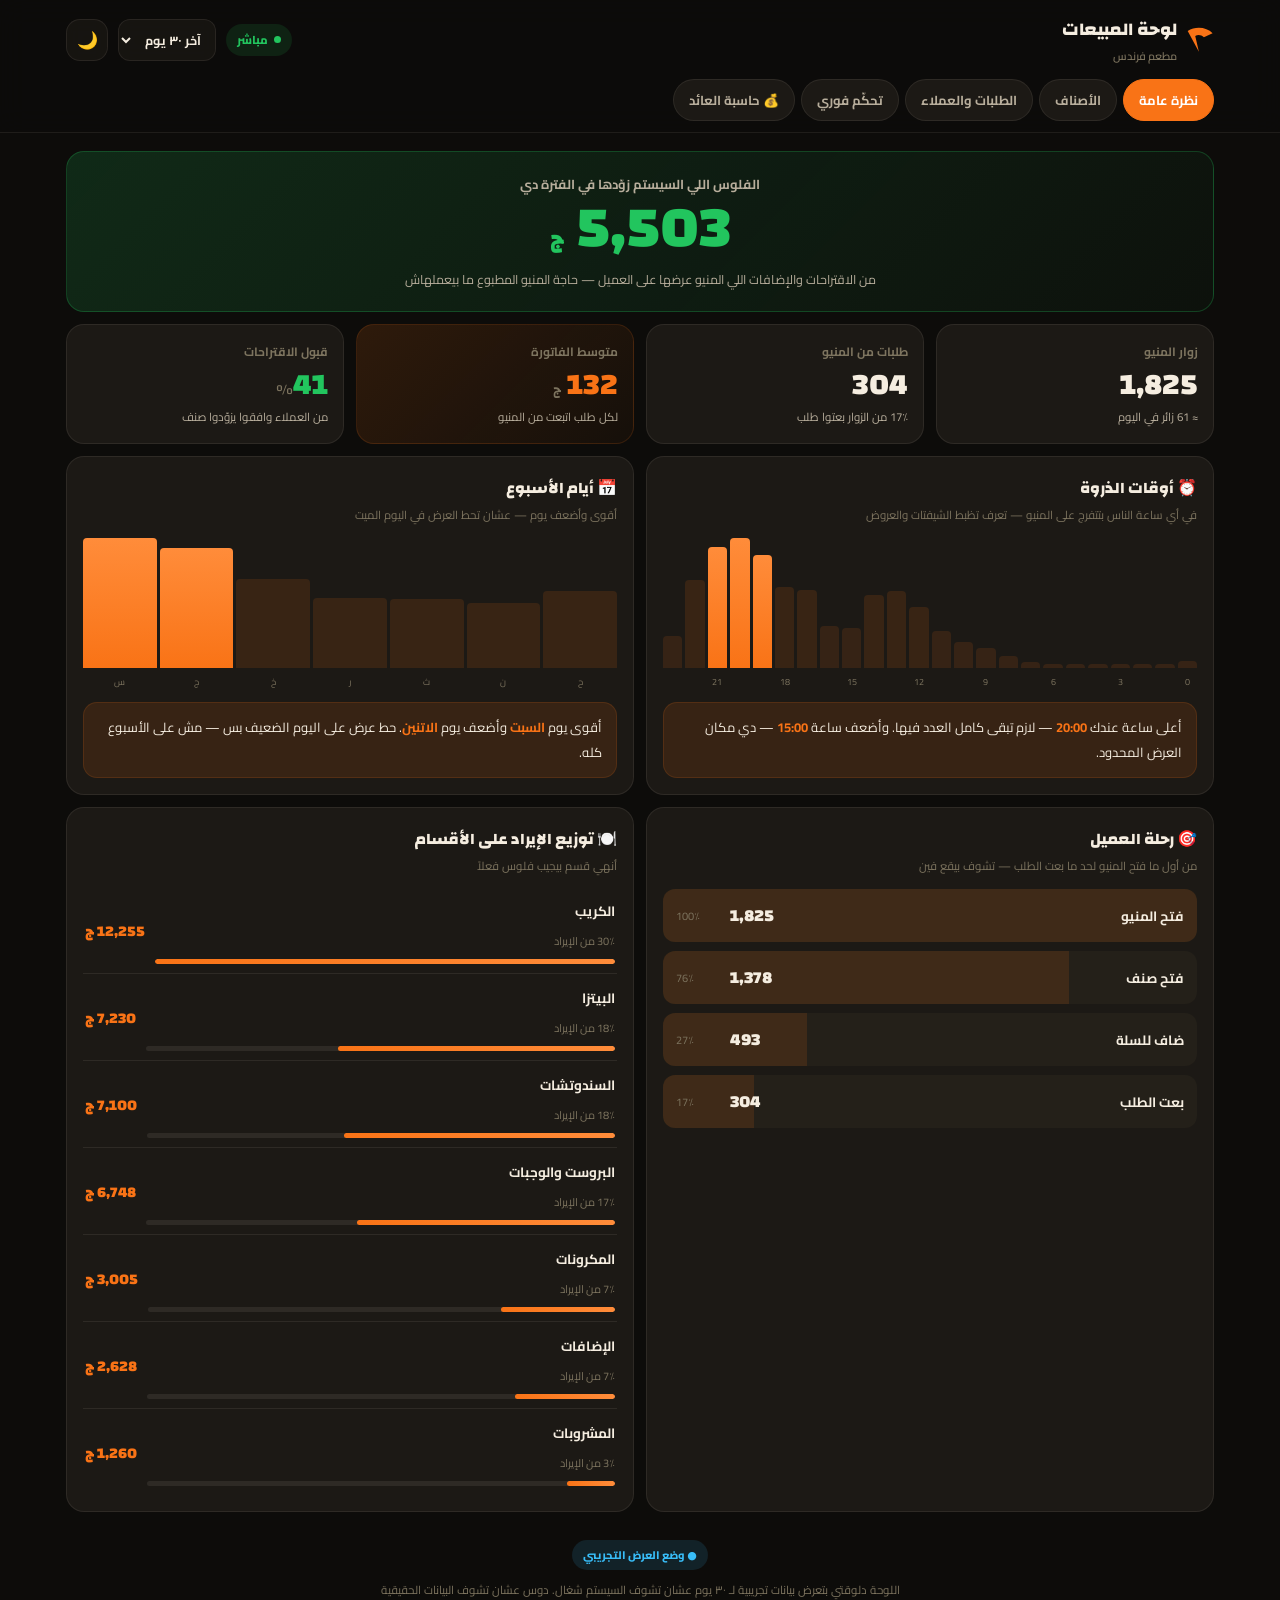
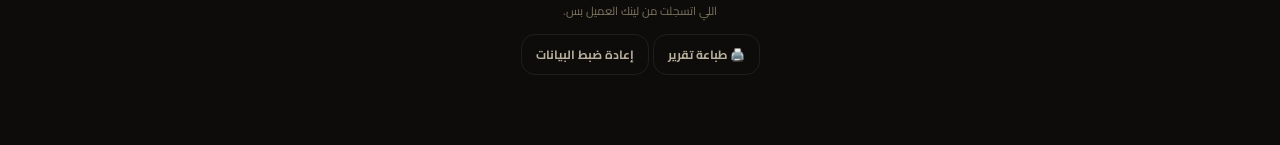
==== owner.html @ 40025d06 "سيستم مبيعات المطاعم — نسخة عرض بهوية مطعم فرندس منيو العميل (اقتراحات + إضافات + كومبو + طلب واتساب" ====
<!DOCTYPE html>
<html lang="ar" dir="rtl">
<head>
<meta charset="UTF-8">
<meta name="viewport" content="width=device-width, initial-scale=1.0, viewport-fit=cover">
<meta name="robots" content="noindex,nofollow">
<title>لوحة المبيعات — مطعم فرندس</title>
<meta name="theme-color" content="#0D0C0A">
<link rel="icon" href="data:image/svg+xml,%3Csvg xmlns='http://www.w3.org/2000/svg' viewBox='0 0 100 92'%3E%3Cpath d='M6 14 C34 -4 74 0 95 22 L64 36 C54 27 42 26 33 32 L46 88 Z' fill='%2322C55E'/%3E%3C/svg%3E">
<link rel="preconnect" href="https://fonts.googleapis.com">
<link rel="preconnect" href="https://fonts.gstatic.com" crossorigin>
<link href="https://fonts.googleapis.com/css2?family=Changa:wght@400;600;700;800&family=Cairo:wght@400;600;700;900&display=swap" rel="stylesheet">
<link rel="stylesheet" href="assets/core.css">
<link rel="stylesheet" href="assets/owner.css">
</head>
<body>

<div id="ohead">
  <div class="wrap">
    <div class="in">
      <div class="lg">
        <svg viewBox="0 0 100 92"><path d="M6 14 C34 -4 74 0 95 22 L64 36 C54 27 42 26 33 32 L46 88 Z" fill="#F97316"/></svg>
        <div><b>لوحة المبيعات</b><span id="brandName">مطعم فرندس</span></div>
      </div>
      <div class="sp"></div>
      <span class="live"><i></i> مباشر</span>
      <select id="range" class="iconbtn" style="width:auto;padding:0 10px;font-size:12.5px;font-weight:700;border-radius:12px">
        <option value="7">آخر ٧ أيام</option>
        <option value="30" selected>آخر ٣٠ يوم</option>
        <option value="90">آخر ٩٠ يوم</option>
      </select>
      <button class="iconbtn" onclick="Own.theme()">🌙</button>
    </div>
    <div id="tabs2">
      <button class="on" onclick="Own.tab('ov',this)">نظرة عامة</button>
      <button onclick="Own.tab('it',this)">الأصناف</button>
      <button onclick="Own.tab('or',this)">الطلبات والعملاء</button>
      <button onclick="Own.tab('ct',this)">تحكّم فوري</button>
      <button onclick="Own.tab('roi',this)">💰 حاسبة العائد</button>
    </div>
  </div>
</div>

<div class="wrap">

<!-- ============ نظرة عامة ============ -->
<div class="pane on" id="pane-ov">

  <div class="hero-num" style="margin-bottom:12px">
    <div class="lb">الفلوس اللي السيستم زوّدها في الفترة دي</div>
    <div class="v"><span id="hAdd" class="mono">0</span> <small style="font-size:.4em">ج</small></div>
    <div class="d">من الاقتراحات والإضافات اللي المنيو عرضها على العميل —
      حاجة المنيو المطبوع ما بيعملهاش</div>
  </div>

  <div class="grid g4" style="margin-bottom:12px">
    <div class="kpi"><div class="lb">زوار المنيو</div><div class="v mono" id="kVis">0</div><div class="d" id="kVisD"></div></div>
    <div class="kpi"><div class="lb">طلبات من المنيو</div><div class="v mono" id="kOrd">0</div><div class="d" id="kOrdD"></div></div>
    <div class="kpi acc"><div class="lb">متوسط الفاتورة</div><div class="v"><span id="kAvg" class="mono">0</span> <small>ج</small></div><div class="d">لكل طلب اتبعت من المنيو</div></div>
    <div class="kpi gr"><div class="lb">قبول الاقتراحات</div><div class="v"><span id="kUp" class="mono">0</span><small>٪</small></div><div class="d">من العملاء وافقوا يزوّدوا صنف</div></div>
  </div>

  <div class="grid g2" style="margin-bottom:12px">
    <div class="card">
      <h3>⏰ أوقات الذروة</h3>
      <div class="sub">في أي ساعة الناس بتتفرج على المنيو — تعرف تظبط الشيفتات والعروض</div>
      <div class="bars" id="hourBars"></div>
      <div class="axis" id="hourAxis"></div>
      <div class="tagline" style="margin-top:12px" id="peakMsg"></div>
    </div>
    <div class="card">
      <h3>📅 أيام الأسبوع</h3>
      <div class="sub">أقوى وأضعف يوم — عشان تحط العرض في اليوم الميت</div>
      <div class="bars" id="dowBars"></div>
      <div class="axis" id="dowAxis"></div>
      <div class="tagline" style="margin-top:12px" id="dowMsg"></div>
    </div>
  </div>

  <div class="grid g2">
    <div class="card">
      <h3>🎯 رحلة العميل</h3>
      <div class="sub">من أول ما فتح المنيو لحد ما بعت الطلب — تشوف بيقع فين</div>
      <div class="funnel" id="funnel"></div>
    </div>
    <div class="card">
      <h3>🍽️ توزيع الإيراد على الأقسام</h3>
      <div class="sub">أنهي قسم بيجيب فلوس فعلاً</div>
      <div class="rowlist" id="secRev"></div>
    </div>
  </div>
</div>

<!-- ============ الأصناف ============ -->
<div class="pane" id="pane-it">
  <div class="grid g2" style="margin-bottom:12px">
    <div class="card">
      <h3>🔝 أكتر ١٢ صنف اتشاف</h3>
      <div class="sub">دي اللي تستاهل صورة أحسن ومكان أعلى في المنيو</div>
      <div class="rowlist" id="topItems"></div>
    </div>
    <div class="card">
      <h3>💸 أكتر ١٢ صنف جاب فلوس</h3>
      <div class="sub">مش دايمًا نفس اللي بيتشاف — الفرق بينهم فرصة</div>
      <div class="rowlist" id="topRev"></div>
    </div>
  </div>

  <div class="card" style="margin-bottom:12px">
    <h3>⚠️ اتشاف كتير… ومحدش طلبه</h3>
    <div class="sub">الصنف ده جاذب في الاسم بس بيخسر عند لحظة القرار — يعني السعر عالي أو الوصف/الصورة ضعيفة</div>
    <div class="rowlist" id="leak"></div>
  </div>

  <div class="card">
    <h3>🪦 الأصناف الميتة — <span id="deadN" style="color:var(--red)">0</span> صنف</h3>
    <div class="sub">ولا حد فتحها ولا مرة في الفترة دي. دي بتاكل مخزون ومساحة في المنيو وذهن العميل.</div>
    <div class="dead" id="deadList"></div>
    <div class="tagline" style="margin-top:13px">
      قرار سريع: <b>شيل نص دول</b> من المنيو، والمنيو يقصر ← العميل بيقرر أسرع ومتوسط الفاتورة بيعلى.
    </div>
  </div>
</div>

<!-- ============ الطلبات والعملاء ============ -->
<div class="pane" id="pane-or">
  <div class="grid g4" style="margin-bottom:12px">
    <div class="kpi"><div class="lb">إجمالي مبيعات المنيو</div><div class="v"><span id="kRev" class="mono">0</span> <small>ج</small></div></div>
    <div class="kpi"><div class="lb">إيراد الاقتراحات</div><div class="v"><span id="kUpRev" class="mono">0</span> <small>ج</small></div></div>
    <div class="kpi"><div class="lb">إيراد الإضافات</div><div class="v"><span id="kAdRev" class="mono">0</span> <small>ج</small></div></div>
    <div class="kpi gr"><div class="lb">متوسط التقييم</div><div class="v"><span id="kStars" class="mono">0</span><small>/5</small></div><div class="d" id="kStarsD"></div></div>
  </div>

  <div class="grid g2" style="margin-bottom:12px">
    <div class="card">
      <h3>🧾 آخر الطلبات</h3>
      <div class="sub">كل طلب اتبعت من المنيو — بالترابيزة والقيمة</div>
      <div id="orders"></div>
    </div>
    <div class="card">
      <h3>⭐ التقييمات</h3>
      <div class="sub">اللي فوق ٤ نجوم بيروح لجوجل — واللي تحت كده بيوصلك انت بس قبل ما يتنشر</div>
      <div id="reviews"></div>
    </div>
  </div>

  <div class="card">
    <h3>📇 قاعدة عملائك <span id="cusN" style="color:var(--orange)"></span></h3>
    <div class="sub">أرقام اتجمعت من المنيو — دي أصل بيملكه المطعم، تقدر تبعتلهم عروض في أي وقت</div>
    <div id="customers"></div>
    <button class="btn btn-s no-print" style="margin-top:12px" onclick="Own.exportCsv()">⬇️ تنزيل الأرقام (CSV)</button>
  </div>
</div>

<!-- ============ تحكّم فوري ============ -->
<div class="pane" id="pane-ct">
  <div class="grid g2" style="margin-bottom:12px">
    <div class="card">
      <h3>🔴 خلص الصنف</h3>
      <div class="sub">اقفل أي صنف نفد — بيختفي من منيو العميل في ثانية، من غير ما تعيد طباعة حاجة</div>
      <input class="searchbox" id="soSearch" placeholder="دوّر على الصنف…">
      <div id="soList" style="max-height:330px;overflow-y:auto"></div>
    </div>
    <div>
      <div class="card" style="margin-bottom:12px">
        <h3>🔥 عرض النهاردة</h3>
        <div class="sub">بيظهر فوق المنيو بعدّاد وقت — الاستعجال بيرفع الطلب</div>
        <div class="ctlrow"><div class="nm">تشغيل العرض</div><div class="sw" id="swOffer" onclick="Own.tglOffer()"><i></i></div></div>
        <div style="margin-top:12px">
          <label style="font-size:12px;color:var(--txt3);font-weight:700">عنوان العرض</label>
          <input class="searchbox" id="offT2" style="margin-top:6px">
          <label style="font-size:12px;color:var(--txt3);font-weight:700">تفاصيل العرض</label>
          <input class="searchbox" id="offB2" style="margin-top:6px">
          <button class="btn btn-p" style="width:100%" onclick="Own.saveOffer()">حفظ وتحديث المنيو</button>
        </div>
      </div>
      <div class="card">
        <h3>💵 تغيير سعر</h3>
        <div class="sub">السعر بيتغيّر عند العميل فورًا</div>
        <input class="searchbox" id="prSearch" placeholder="دوّر على الصنف…">
        <div id="prList" style="max-height:230px;overflow-y:auto"></div>
      </div>
    </div>
  </div>
  <div class="card no-print">
    <h3>🔗 اللينكات</h3>
    <div class="sub">لينك واحد للعميل على الترابيزة، ولينك تاني ليك انت بس</div>
    <div class="rowlist" id="links"></div>
  </div>
</div>

<!-- ============ حاسبة العائد ============ -->
<div class="pane" id="pane-roi">
  <div class="card" style="margin-bottom:12px">
    <h3>💰 السيستم ده بيرجّع فلوسه في كام يوم؟</h3>
    <div class="sub">غيّر الأرقام بأرقام مطعمك انت — الحساب بيتظبط لحظيًا</div>
    <div class="calcrow"><label>عدد الطلبات في اليوم</label><input id="rOrd" type="number" value="60"></div>
    <div class="calcrow"><label>متوسط الفاتورة الحالي (ج)</label><input id="rAvg" type="number" value="118"></div>
    <div class="calcrow"><label>الزيادة المتوقعة في الفاتورة (ج)</label><input id="rUp" type="number" value="14"></div>
    <div class="calcrow"><label>سعر السيستم في السنة (ج)</label><input id="rPrice" type="number" value="7900"></div>

    <div class="calcout">
      <div class="lb">الزيادة في المبيعات شهريًا</div>
      <div class="v"><span id="oMonth" class="mono">0</span> ج</div>
      <div class="d">
        سنويًا: <b id="oYear" class="mono">0</b> ج ·
        بيرجّع تكلفته في <b id="oDays" class="mono">0</b> يوم ·
        العائد <b id="oRoi" class="mono">0</b>×
      </div>
      <div class="d" style="border-top:1px solid rgba(255,255,255,.09);margin-top:12px;padding-top:10px">
        وحتى لو الزيادة طلعت <b>نص</b> الرقم ده بس:
        <b id="oHalf" class="mono">0</b> ج شهريًا — وبرضه بترجّع تكلفته في <b id="oHalfD" class="mono">0</b> يوم
      </div>
    </div>
    <div class="note">الحساب مبني على زيادة متوسط الفاتورة فقط. مش محسوب فيه: الأصناف الميتة اللي هتوفّرها،
      ولا العملاء اللي هيرجعوا بالكوبون والولاء، ولا تقييمات جوجل اللي هتجيب زباين جدد.</div>
  </div>

  <div class="grid g3">
    <div class="card"><h3>📉 قبل السيستم</h3>
      <div class="rowlist">
        <div class="rw"><div class="nm"><b>الأصناف الميتة</b><span>مش معروفة</span></div></div>
        <div class="rw"><div class="nm"><b>أوقات الذروة</b><span>بالإحساس</span></div></div>
        <div class="rw"><div class="nm"><b>الاقتراح للعميل</b><span>على مزاج الويتر</span></div></div>
        <div class="rw"><div class="nm"><b>أرقام العملاء</b><span>صفر</span></div></div>
        <div class="rw"><div class="nm"><b>الشكوى</b><span>بتروح جوجل على طول</span></div></div>
        <div class="rw"><div class="nm"><b>تغيير سعر</b><span>إعادة طباعة</span></div></div>
      </div>
    </div>
    <div class="card"><h3>📈 بعد السيستم</h3>
      <div class="rowlist">
        <div class="rw"><div class="nm"><b>الأصناف الميتة</b><span style="color:var(--green)">بالاسم والرقم</span></div></div>
        <div class="rw"><div class="nm"><b>أوقات الذروة</b><span style="color:var(--green)">رسم بياني بالساعة</span></div></div>
        <div class="rw"><div class="nm"><b>الاقتراح للعميل</b><span style="color:var(--green)">تلقائي مع كل صنف</span></div></div>
        <div class="rw"><div class="nm"><b>أرقام العملاء</b><span style="color:var(--green)">قاعدة بيانات بتكبر</span></div></div>
        <div class="rw"><div class="nm"><b>الشكوى</b><span style="color:var(--green)">بتوصلك انت الأول</span></div></div>
        <div class="rw"><div class="nm"><b>تغيير سعر</b><span style="color:var(--green)">ثانية واحدة</span></div></div>
      </div>
    </div>
    <div class="card"><h3>🧾 اللي بتاخده</h3>
      <div class="rowlist">
        <div class="rw"><div class="nm"><b>منيو QR كامل</b><span>بهوية مطعمك</span></div></div>
        <div class="rw"><div class="nm"><b>لوحة أرقام</b><span>الصفحة اللي انت فيها</span></div></div>
        <div class="rw"><div class="nm"><b>محرّك اقتراحات</b><span>أب-سيل + إضافات + كومبو</span></div></div>
        <div class="rw"><div class="nm"><b>استقبال الطلبات</b><span>واتساب برقم الترابيزة</span></div></div>
        <div class="rw"><div class="nm"><b>فلتر تقييمات</b><span>يحمي تقييمك على جوجل</span></div></div>
        <div class="rw"><div class="nm"><b>ولاء وكوبونات</b><span>بترجّع العميل</span></div></div>
      </div>
    </div>
  </div>
</div>

<div style="text-align:center;padding:26px 0 10px" class="no-print">
  <span class="demo-chip" id="demoChip" onclick="Own.tglDemo()">● وضع العرض التجريبي</span>
  <div class="note" style="max-width:520px;margin:10px auto 0" id="demoNote"></div>
  <button class="btn btn-ghost" style="margin-top:12px;font-size:12px;padding:8px 14px" onclick="Own.print()">🖨️ طباعة تقرير</button>
  <button class="btn btn-ghost" style="margin-top:12px;font-size:12px;padding:8px 14px" onclick="Own.reset()">إعادة ضبط البيانات</button>
</div>
</div>

<script src="data/menu.js"></script>
<script src="data/sales.js"></script>
<script src="assets/sys.js"></script>
<script src="assets/owner.js"></script>
</body>
</html>
---- assets/core.css ----
/* ===== توكنز الهوية — مشتركة بين المنيو ولوحة الأونر ===== */
:root{
  --bg:#0D0C0A; --bg2:#161411; --card:#1C1915; --card2:#242019;
  --line:rgba(249,115,22,.14); --line2:rgba(245,237,224,.08);
  --txt:#F5EDE0; --txt2:#B8AE9C; --txt3:#7d745f;
  --orange:#F97316; --orange2:#FF8C3A; --orange-soft:rgba(249,115,22,.12);
  --green:#22C55E; --green-soft:rgba(34,197,94,.12);
  --red:#EF4444; --red-soft:rgba(239,68,68,.12);
  --blue:#38BDF8; --blue-soft:rgba(56,189,248,.12);
  --gold:#FACC15;
  --ink:#141210;
  --r:18px; --r2:14px;
  --shadow:0 10px 30px rgba(0,0,0,.4);
  --glow:0 0 40px rgba(249,115,22,.25);
}
html[data-theme="light"]{
  --bg:#FAF5EC; --bg2:#F3ECDE; --card:#FFFFFF; --card2:#FFF8EE;
  --line:rgba(234,88,12,.18); --line2:rgba(20,18,16,.08);
  --txt:#1E1A14; --txt2:#6B6250; --txt3:#9a8f78;
  --orange:#EA580C; --orange2:#F97316; --orange-soft:rgba(234,88,12,.09);
  --green:#16A34A; --red:#DC2626; --blue:#0284C7;
  --shadow:0 10px 30px rgba(160,120,60,.14);
  --glow:0 0 40px rgba(234,88,12,.12);
}
*{margin:0;padding:0;box-sizing:border-box;-webkit-tap-highlight-color:transparent}
html{scroll-behavior:smooth}
body{
  font-family:'Cairo',system-ui,sans-serif;background:var(--bg);color:var(--txt);
  min-height:100vh;overflow-x:hidden;transition:background .4s,color .4s;
}
h1,h2,h3,h4,.display{font-family:'Changa',sans-serif}
button,input,select,textarea{font-family:inherit;color:inherit}
::-webkit-scrollbar{width:8px;height:8px}
::-webkit-scrollbar-thumb{background:var(--line);border-radius:9px}

.iconbtn{
  width:42px;height:42px;border-radius:14px;border:1px solid var(--line2);
  background:color-mix(in srgb,var(--card) 70%,transparent);backdrop-filter:blur(8px);
  color:var(--txt);display:grid;place-items:center;cursor:pointer;font-size:17px;
  transition:transform .15s,border-color .2s,background .2s;position:relative;flex:none;
}
.iconbtn:active{transform:scale(.92)}
.iconbtn:hover{border-color:var(--orange)}

.btn{
  border:none;border-radius:14px;padding:13px 20px;font-weight:700;font-size:15px;
  cursor:pointer;transition:transform .15s,filter .2s,box-shadow .2s;
  display:inline-flex;align-items:center;justify-content:center;gap:8px;
}
.btn:active{transform:scale(.97)}
.btn-p{background:linear-gradient(135deg,var(--orange),var(--orange2));color:#fff;box-shadow:0 8px 22px rgba(249,115,22,.3)}
.btn-g{background:linear-gradient(135deg,#16A34A,#22C55E);color:#fff;box-shadow:0 8px 22px rgba(34,197,94,.25)}
.btn-s{background:var(--card2);color:var(--txt);border:1px solid var(--line2)}
.btn-ghost{background:transparent;color:var(--txt2);border:1px solid var(--line2)}
.btn:disabled{opacity:.45;pointer-events:none}

.chip{
  display:inline-flex;align-items:center;gap:5px;border-radius:999px;padding:4px 10px;
  font-size:11px;font-weight:700;line-height:1.6;white-space:nowrap;
}
.chip-hot{background:var(--red-soft);color:#F87171}
.chip-chef{background:var(--orange-soft);color:var(--orange2)}
.chip-new{background:var(--green-soft);color:var(--green)}
.chip-off{background:var(--blue-soft);color:var(--blue)}
.chip-out{background:rgba(120,120,120,.16);color:var(--txt3)}

.sheet-back{
  position:fixed;inset:0;z-index:90;background:rgba(0,0,0,.62);backdrop-filter:blur(3px);
  opacity:0;pointer-events:none;transition:opacity .28s;
}
.sheet-back.show{opacity:1;pointer-events:auto}
.sheet{
  position:fixed;z-index:91;left:0;right:0;bottom:0;max-height:92vh;overflow-y:auto;
  background:var(--bg2);border-radius:24px 24px 0 0;border-top:1px solid var(--line);
  transform:translateY(102%);transition:transform .34s cubic-bezier(.4,1.2,.4,1);
  padding-bottom:calc(18px + env(safe-area-inset-bottom));
}
.sheet.show{transform:none}
.sheet .grab{width:44px;height:4px;border-radius:9px;background:var(--line2);margin:10px auto 4px}
@media(min-width:760px){
  .sheet{max-width:560px;margin:0 auto;border-radius:24px;bottom:auto;top:50%;
    transform:translateY(-42%) scale(.96);opacity:0;pointer-events:none;max-height:86vh}
  .sheet.show{transform:translateY(-50%) scale(1);opacity:1;pointer-events:auto}
}
.hidden{display:none !important}
.mono{font-variant-numeric:tabular-nums;direction:ltr;display:inline-block}
---- assets/owner.css ----
/* ===== لوحة الأونر ===== */
body{background:var(--bg);padding-bottom:60px}
.wrap{max-width:1180px;margin:0 auto;padding:0 16px}

#ohead{position:sticky;top:0;z-index:40;background:color-mix(in srgb,var(--bg) 90%,transparent);
  backdrop-filter:blur(14px);border-bottom:1px solid var(--line2)}
#ohead .in{display:flex;align-items:center;gap:10px;padding:13px 0}
#ohead .lg{display:flex;align-items:center;gap:9px}
#ohead .lg svg{width:28px;height:26px}
#ohead .lg b{font-family:'Changa';font-size:18px;font-weight:800}
#ohead .lg span{font-size:11px;color:var(--txt3);display:block;font-weight:600}
#ohead .sp{flex:1}
.live{display:inline-flex;align-items:center;gap:6px;background:var(--green-soft);color:var(--green);
  border-radius:99px;padding:5px 11px;font-size:11.5px;font-weight:800}
.live i{width:7px;height:7px;border-radius:50%;background:var(--green);animation:blink 1.6s infinite}
@keyframes blink{0%,100%{opacity:1}50%{opacity:.25}}

#tabs2{display:flex;gap:6px;overflow-x:auto;padding:0 0 11px;scrollbar-width:none}
#tabs2::-webkit-scrollbar{display:none}
#tabs2 button{flex:none;border:1px solid var(--line2);background:var(--card);border-radius:99px;
  padding:8px 15px;font-size:13px;font-weight:700;cursor:pointer;color:var(--txt2);transition:all .2s}
#tabs2 button.on{background:var(--orange);border-color:var(--orange);color:#fff}

.pane{display:none;padding-top:18px}
.pane.on{display:block}

.grid{display:grid;gap:12px}
.g4{grid-template-columns:repeat(2,1fr)}
.g3{grid-template-columns:1fr}
.g2{grid-template-columns:1fr}
@media(min-width:780px){.g4{grid-template-columns:repeat(4,1fr)}.g3{grid-template-columns:repeat(3,1fr)}.g2{grid-template-columns:repeat(2,1fr)}}

.card{background:var(--card);border:1px solid var(--line2);border-radius:var(--r);padding:16px}
.card h3{font-size:16px;font-weight:800;margin-bottom:3px;display:flex;align-items:center;gap:8px}
.card .sub{font-size:11.5px;color:var(--txt3);margin-bottom:13px;line-height:1.7}

.kpi{background:var(--card);border:1px solid var(--line2);border-radius:var(--r);padding:15px}
.kpi .lb{font-size:12px;color:var(--txt3);font-weight:700}
.kpi .v{font-family:'Changa';font-size:30px;font-weight:800;line-height:1.25;margin-top:3px}
.kpi .v small{font-size:14px;color:var(--txt3);font-weight:600}
.kpi .d{font-size:11.5px;margin-top:2px;color:var(--txt2)}
.kpi.acc{background:linear-gradient(135deg,rgba(249,115,22,.14),rgba(249,115,22,.04));border-color:var(--line)}
.kpi.acc .v{color:var(--orange)}
.kpi.gr .v{color:var(--green)}

.hero-num{background:linear-gradient(135deg,rgba(34,197,94,.16),rgba(34,197,94,.03));
  border:1px solid rgba(34,197,94,.25);border-radius:var(--r);padding:20px;text-align:center}
.hero-num .lb{font-size:13px;color:var(--txt2);font-weight:700}
.hero-num .v{font-family:'Changa';font-size:clamp(38px,10vw,58px);font-weight:800;color:var(--green);line-height:1.15}
.hero-num .d{font-size:12.5px;color:var(--txt2);margin-top:6px;line-height:1.8}

/* bars */
.bars{display:flex;align-items:flex-end;gap:3px;height:130px;margin-top:6px}
.bars .b{flex:1;background:var(--orange-soft);border-radius:4px 4px 0 0;position:relative;min-height:3px;
  transition:height .5s}
.bars .b.pk{background:linear-gradient(to top,var(--orange),var(--orange2))}
.bars .b:hover::after{content:attr(data-v);position:absolute;bottom:100%;right:50%;transform:translateX(50%);
  background:var(--ink);color:#F5EDE0;font-size:10px;padding:3px 6px;border-radius:6px;white-space:nowrap}
.axis{display:flex;gap:3px;margin-top:5px}
.axis span{flex:1;text-align:center;font-size:9px;color:var(--txt3);direction:ltr}

.rowlist{display:flex;flex-direction:column;gap:2px}
.rw{display:flex;align-items:center;gap:10px;padding:9px 2px;border-bottom:1px solid var(--line2)}
.rw:last-child{border:none}
.rw .rk{width:22px;font-family:'Changa';font-weight:800;color:var(--txt3);font-size:13px}
.rw .nm{flex:1;min-width:0}
.rw .nm b{font-size:13.5px;font-weight:700;display:block}
.rw .nm span{font-size:11px;color:var(--txt3)}
.rw .mt{text-align:left;font-family:'Changa';font-weight:800;font-size:15px;color:var(--orange);white-space:nowrap}
.rw .mt small{display:block;font-size:10px;color:var(--txt3);font-weight:600;font-family:'Cairo'}
.trk{height:5px;background:var(--line2);border-radius:9px;overflow:hidden;margin-top:5px}
.trk i{display:block;height:100%;background:linear-gradient(90deg,var(--orange),var(--orange2));border-radius:9px}

.funnel{display:flex;flex-direction:column;gap:9px}
.fst{background:var(--card2);border-radius:12px;padding:11px 13px;position:relative;overflow:hidden}
.fst .fill{position:absolute;inset:0 auto 0 0;background:var(--orange-soft);transition:width .6s}
.fst .ct{position:relative;display:flex;align-items:center;gap:10px}
.fst .ct b{font-size:13.5px;flex:1}
.fst .ct .n{font-family:'Changa';font-weight:800;font-size:17px}
.fst .ct .pc{font-size:11px;color:var(--txt3);width:44px;text-align:left}

.tagline{background:var(--orange-soft);border:1px solid var(--line);border-radius:14px;padding:12px 14px;
  font-size:13px;line-height:1.9;color:var(--txt)}
.tagline b{color:var(--orange)}

.dead{display:flex;flex-wrap:wrap;gap:6px;max-height:210px;overflow-y:auto}
.dead span{background:var(--card2);border:1px solid var(--line2);border-radius:9px;padding:6px 10px;font-size:12px;color:var(--txt2)}

.ordrow{display:flex;align-items:center;gap:10px;padding:11px 0;border-bottom:1px solid var(--line2)}
.ordrow .id{font-family:'Changa';font-weight:800;font-size:13px;color:var(--txt3);width:60px;direction:ltr}
.ordrow .nm{flex:1;min-width:0;font-size:12.5px;color:var(--txt2);line-height:1.7}
.ordrow .nm b{color:var(--txt);font-size:13.5px;display:block}
.ordrow .v{font-family:'Changa';font-weight:800;color:var(--orange);font-size:15px}

.stars-s{color:var(--gold);font-size:13px;direction:ltr}
.revrow{display:flex;gap:10px;align-items:flex-start;padding:10px 0;border-bottom:1px solid var(--line2)}
.revrow .bd{flex:1;font-size:12.5px;color:var(--txt2);line-height:1.7}
.revrow .tg{font-size:10px;font-weight:800;border-radius:7px;padding:3px 7px;white-space:nowrap}
.tg.g{background:var(--green-soft);color:var(--green)}
.tg.o{background:var(--red-soft);color:#F87171}

.ctlrow{display:flex;align-items:center;gap:10px;padding:9px 0;border-bottom:1px solid var(--line2)}
.ctlrow .nm{flex:1;font-size:13.5px}
.sw{width:46px;height:26px;border-radius:99px;background:var(--line2);position:relative;cursor:pointer;flex:none;transition:background .25s}
.sw i{position:absolute;top:3px;right:3px;width:20px;height:20px;border-radius:50%;background:var(--txt3);transition:all .25s}
.sw.on{background:var(--orange)}
.sw.on i{right:23px;background:#fff}
.searchbox{width:100%;background:var(--card2);border:1px solid var(--line2);border-radius:12px;padding:11px 13px;
  font-size:14px;outline:none;margin-bottom:10px}
.searchbox:focus{border-color:var(--orange)}

.calcrow{display:flex;align-items:center;gap:12px;margin-bottom:12px}
.calcrow label{flex:1;font-size:13.5px;font-weight:600}
.calcrow input{width:110px;background:var(--card2);border:1px solid var(--line2);border-radius:11px;
  padding:10px;font-size:15px;text-align:center;font-family:'Changa';font-weight:800;outline:none;direction:ltr}
.calcrow input:focus{border-color:var(--orange)}
.calcout{background:var(--ink);border-radius:16px;padding:18px;text-align:center;margin-top:6px}
html[data-theme="light"] .calcout{background:#241C15}
.calcout .lb{font-size:12.5px;color:#B8AE9C}
.calcout .v{font-family:'Changa';font-size:clamp(32px,9vw,50px);font-weight:800;color:#4ADE80;line-height:1.2}
.calcout .d{font-size:12px;color:#B8AE9C;margin-top:6px;line-height:1.9}

.note{font-size:11.5px;color:var(--txt3);line-height:1.8;margin-top:10px}
.demo-chip{display:inline-flex;align-items:center;gap:6px;background:var(--blue-soft);color:var(--blue);
  border-radius:99px;padding:5px 11px;font-size:11px;font-weight:800;cursor:pointer}
@media print{
  #ohead,#tabs2,.no-print{display:none!important}
  .pane{display:block!important}
  body{background:#fff;color:#000}
}
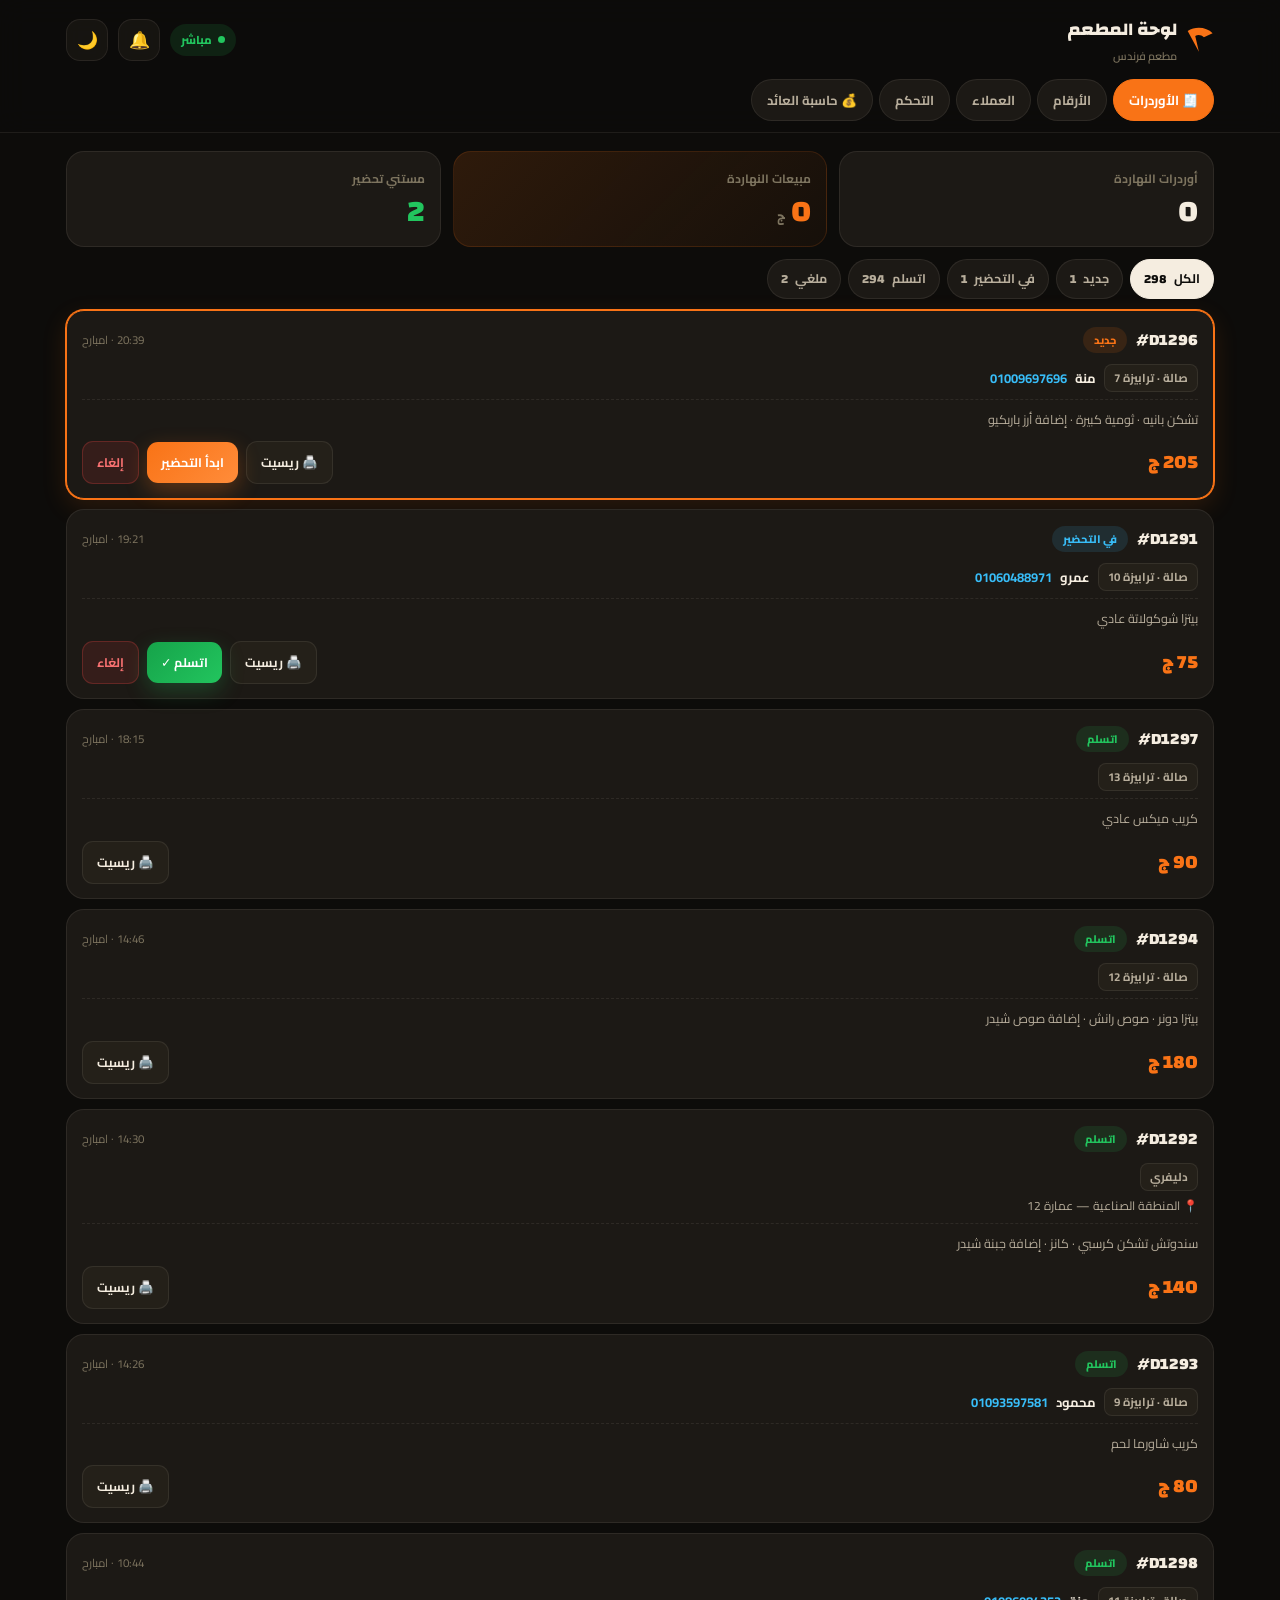
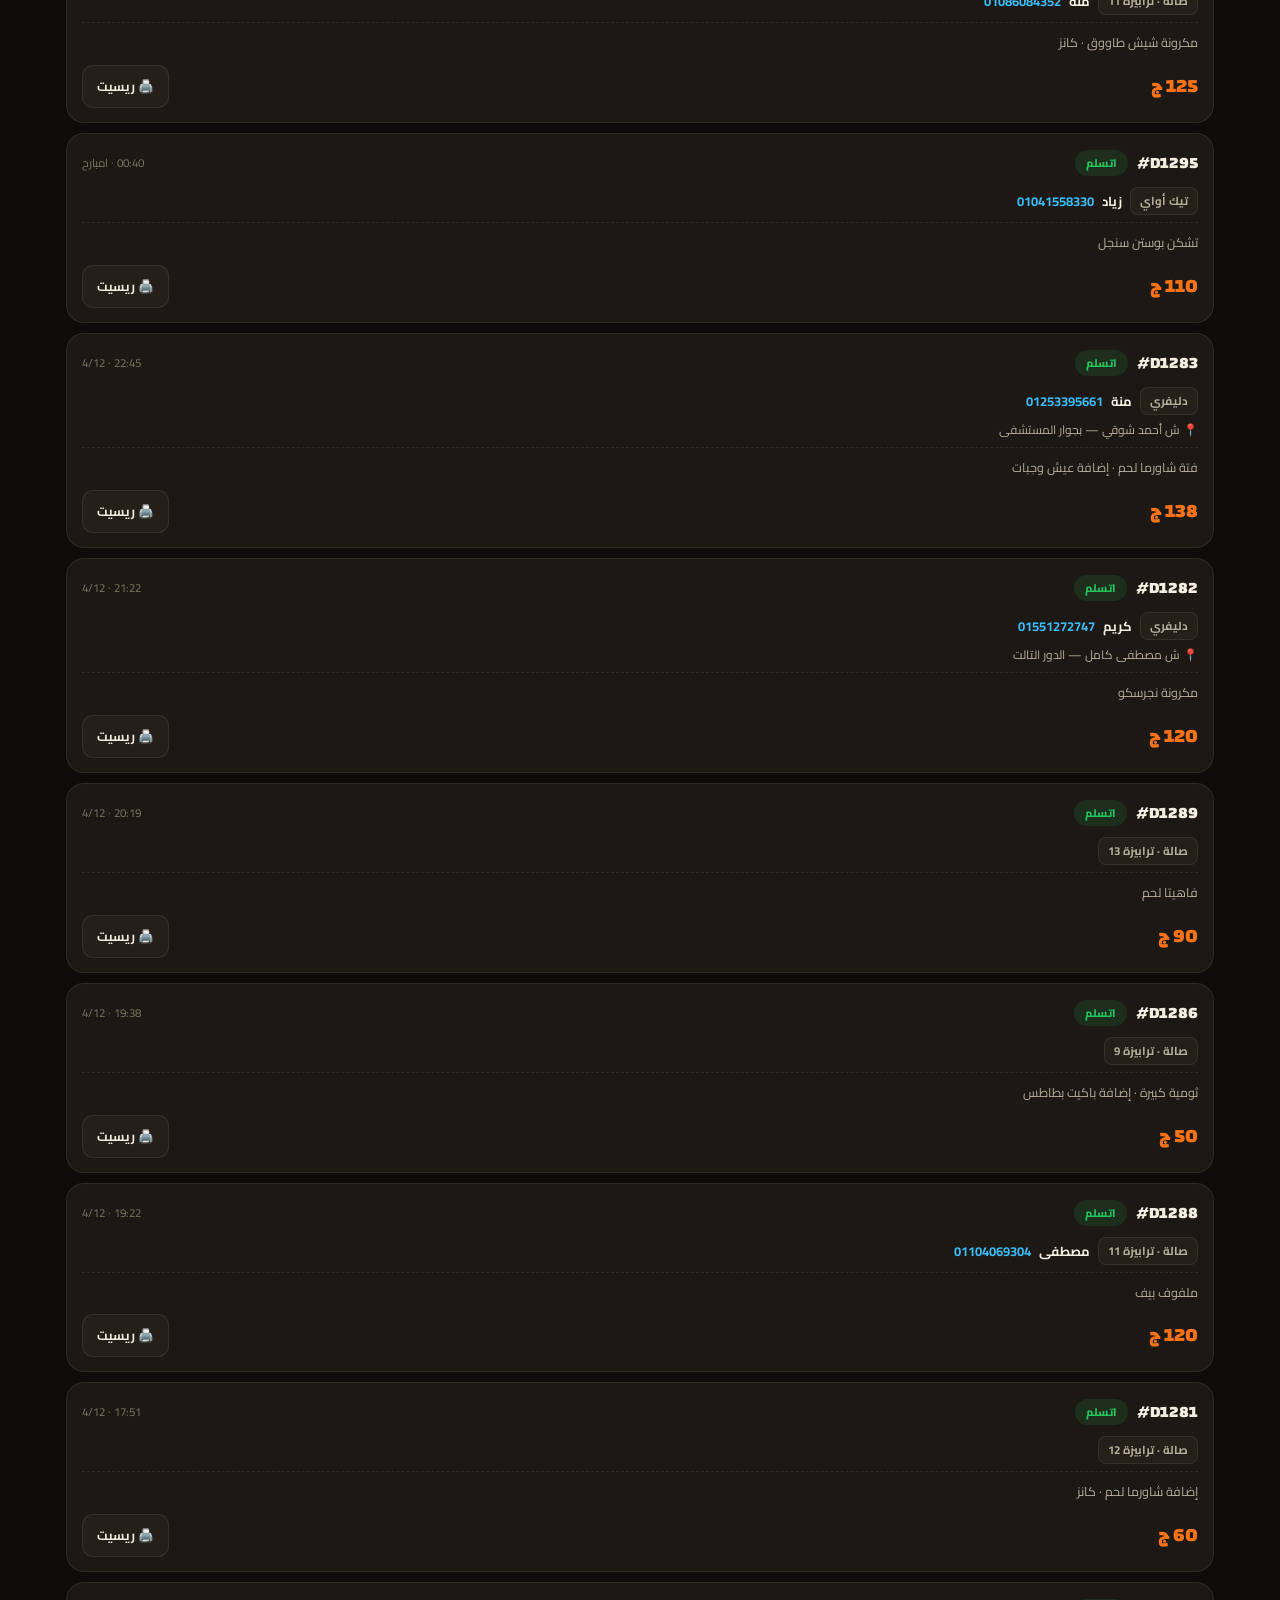
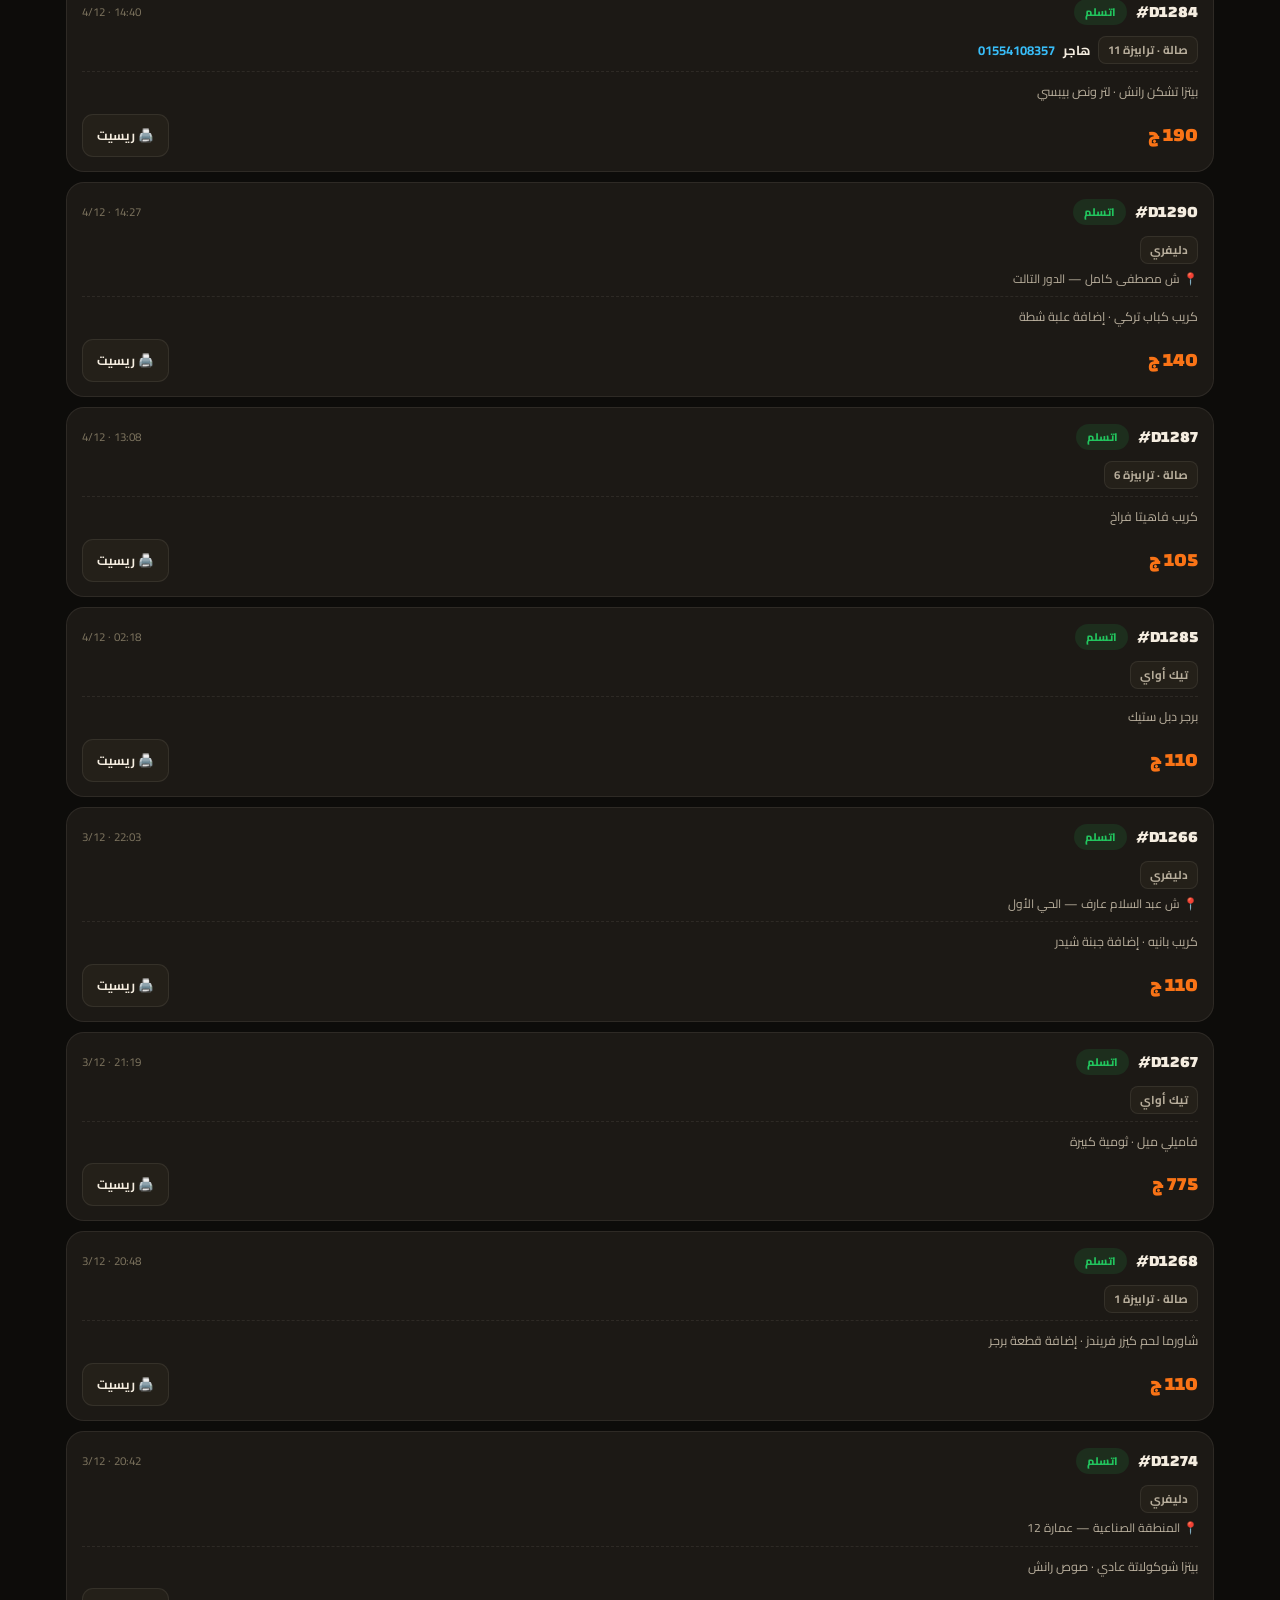
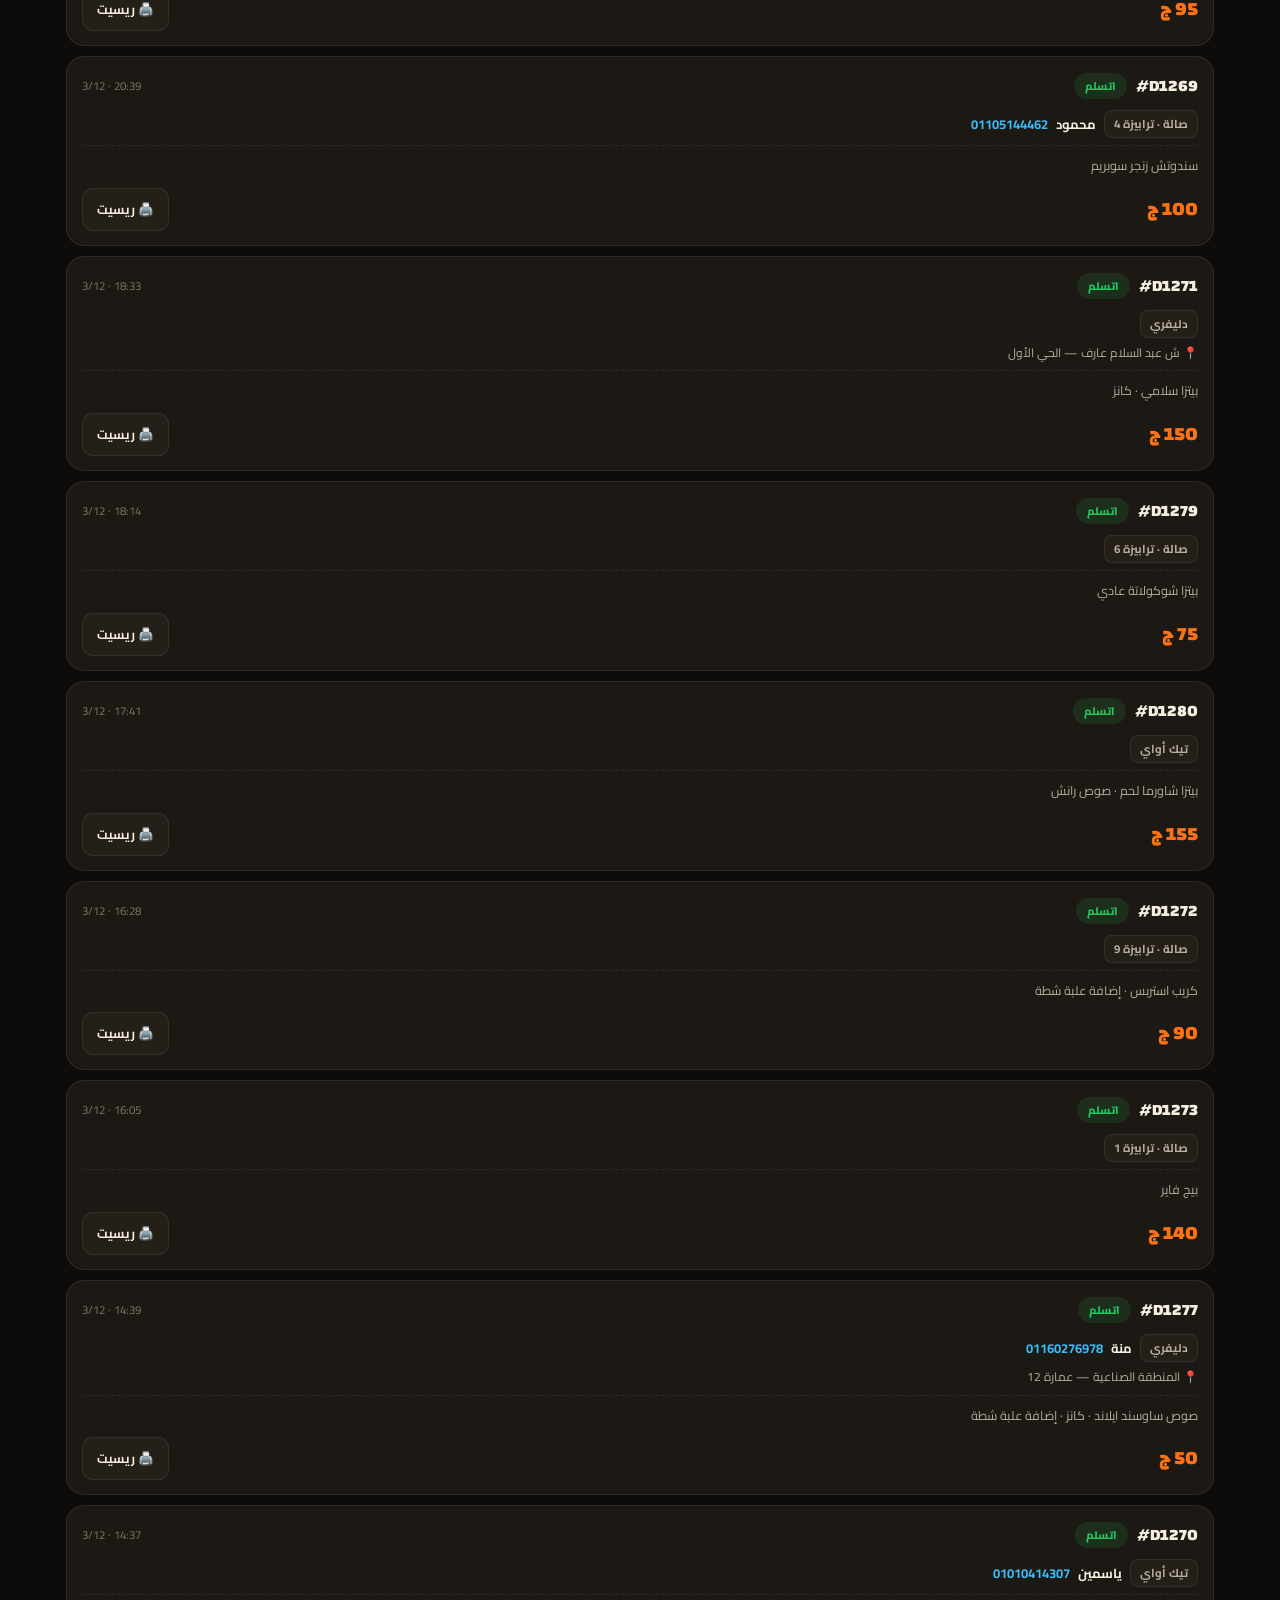
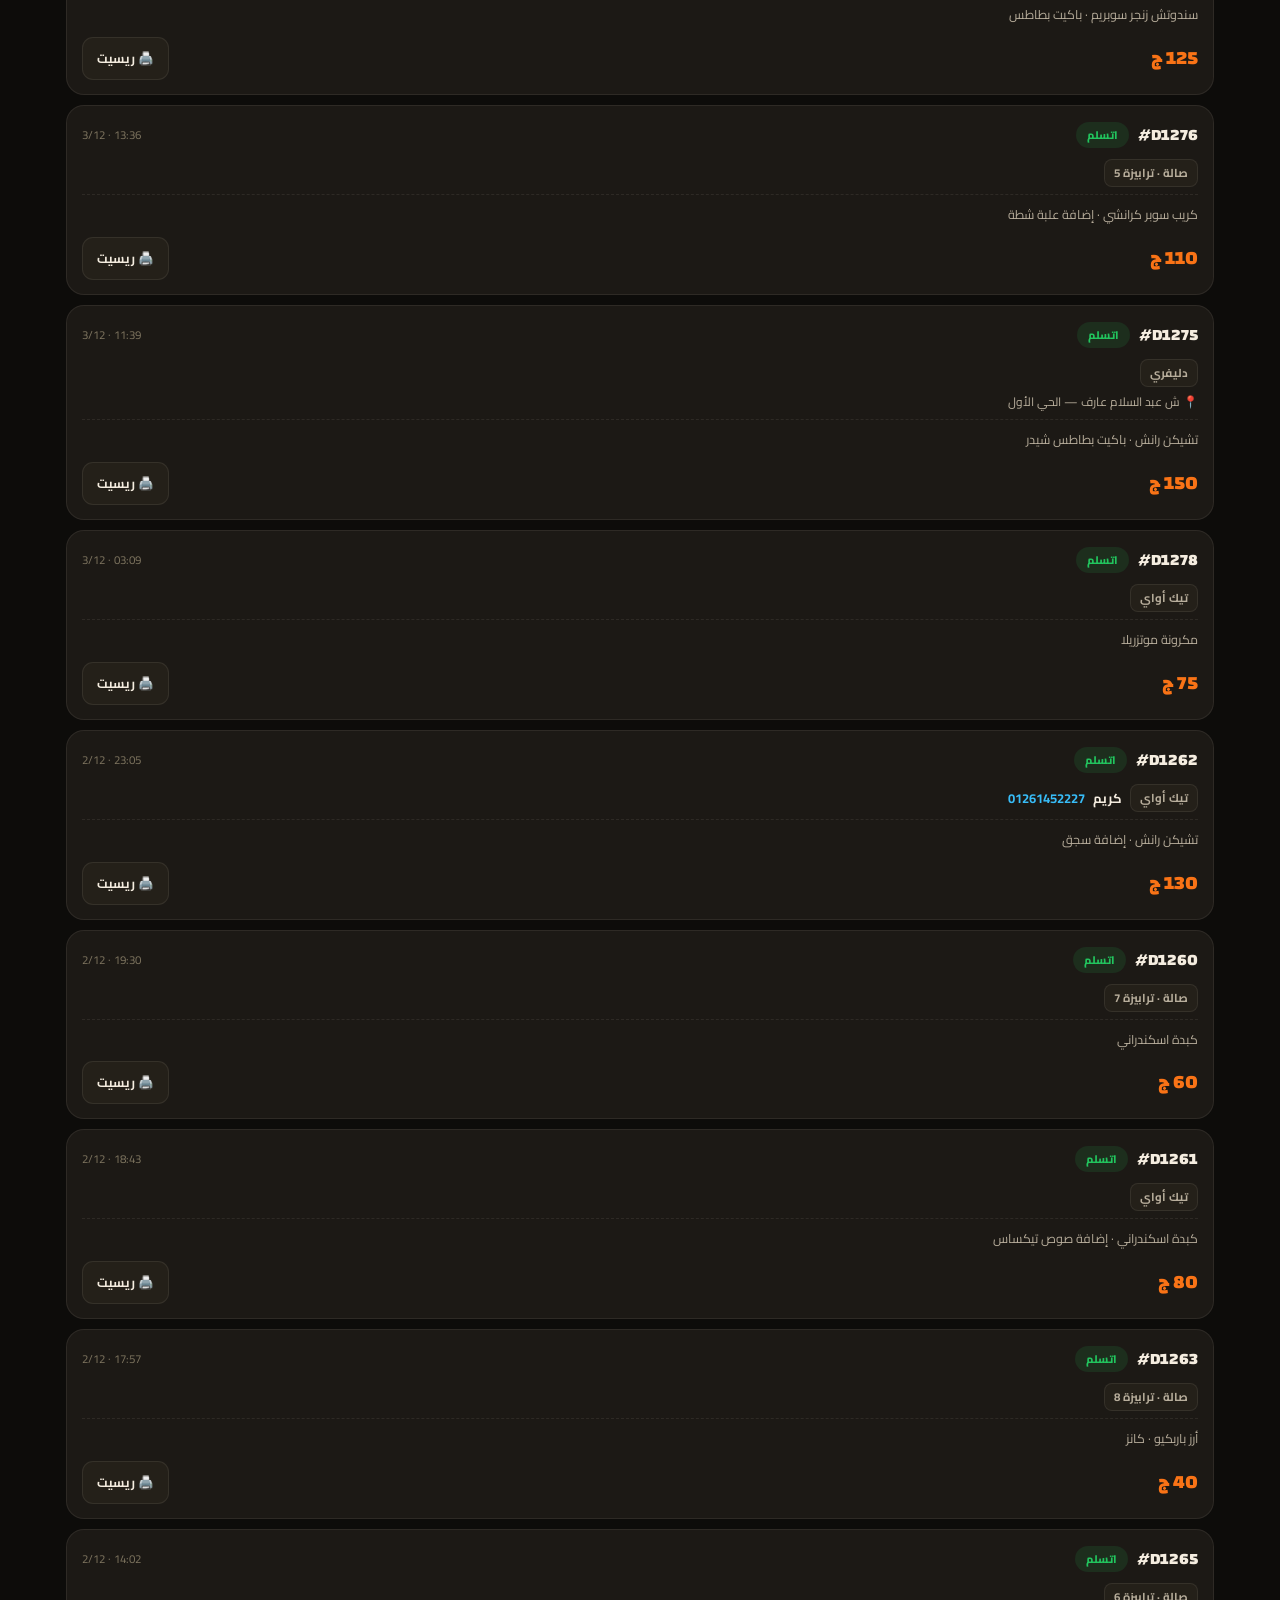
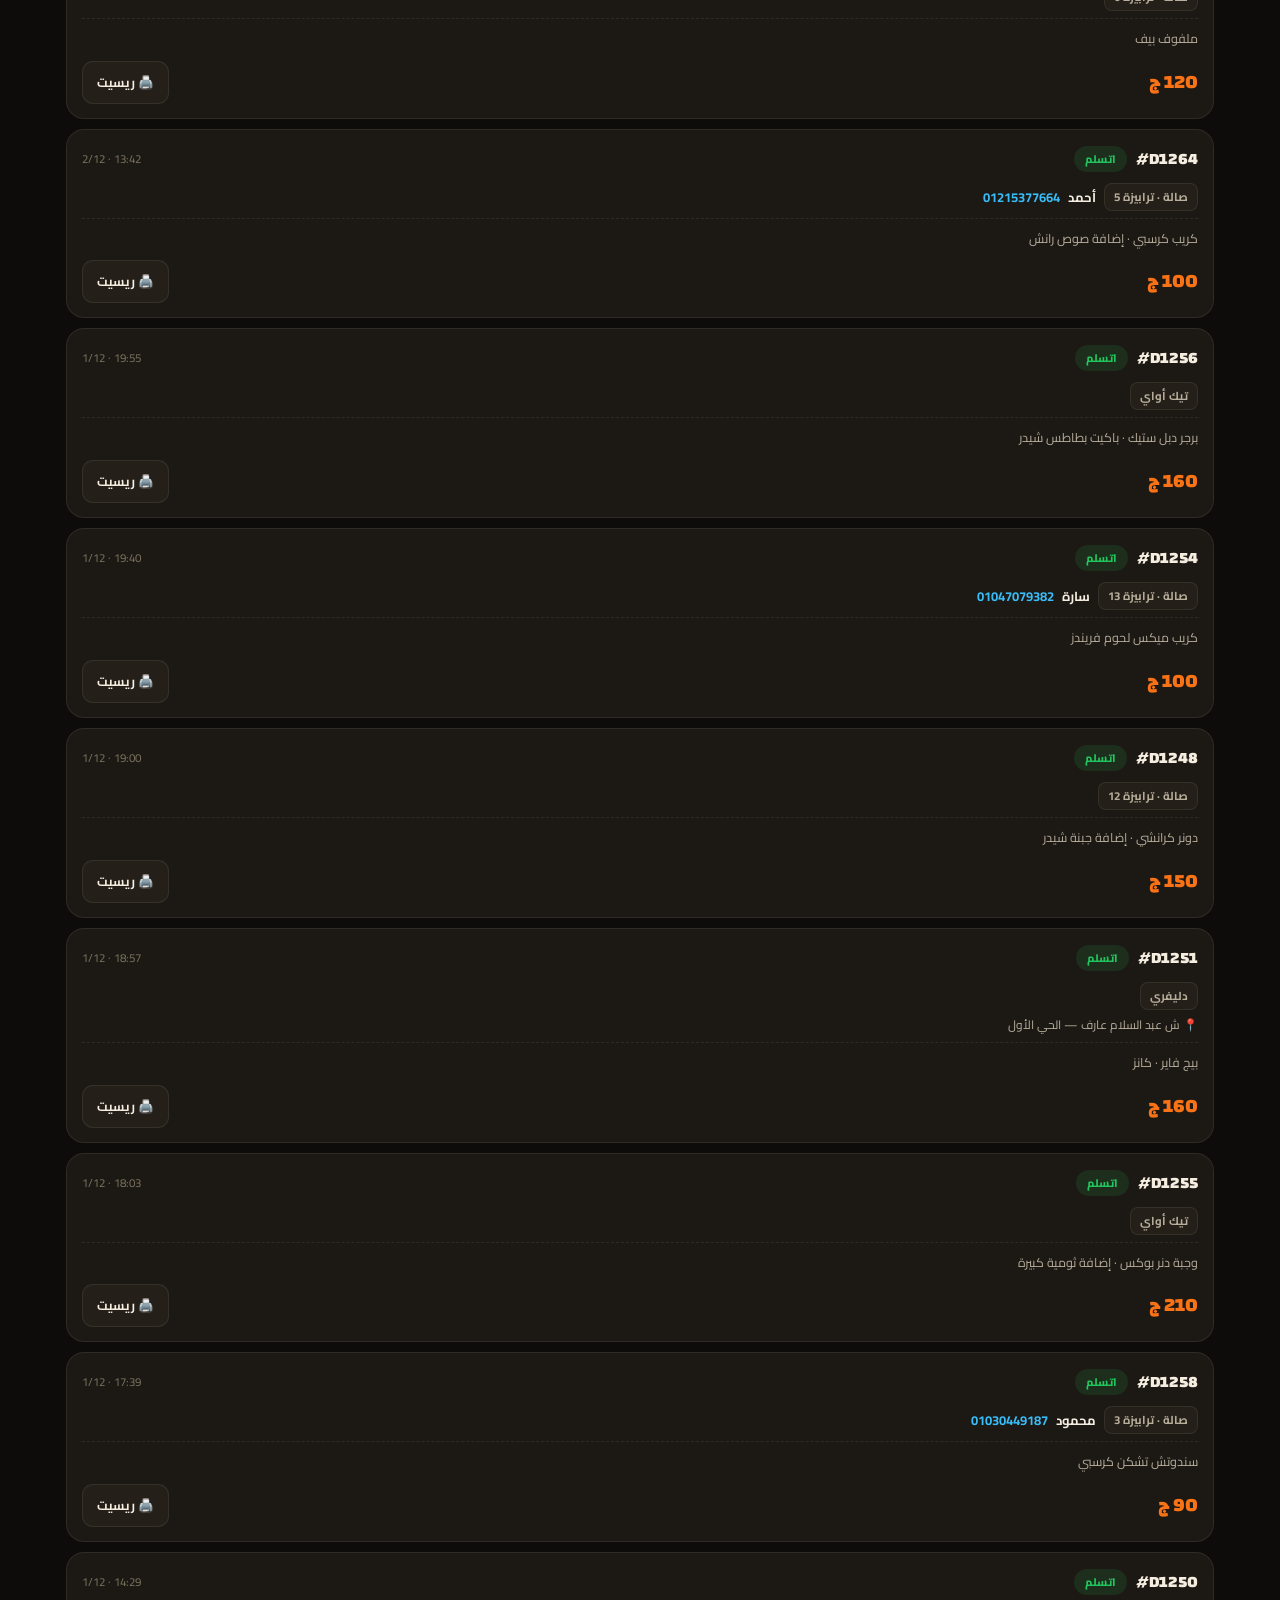
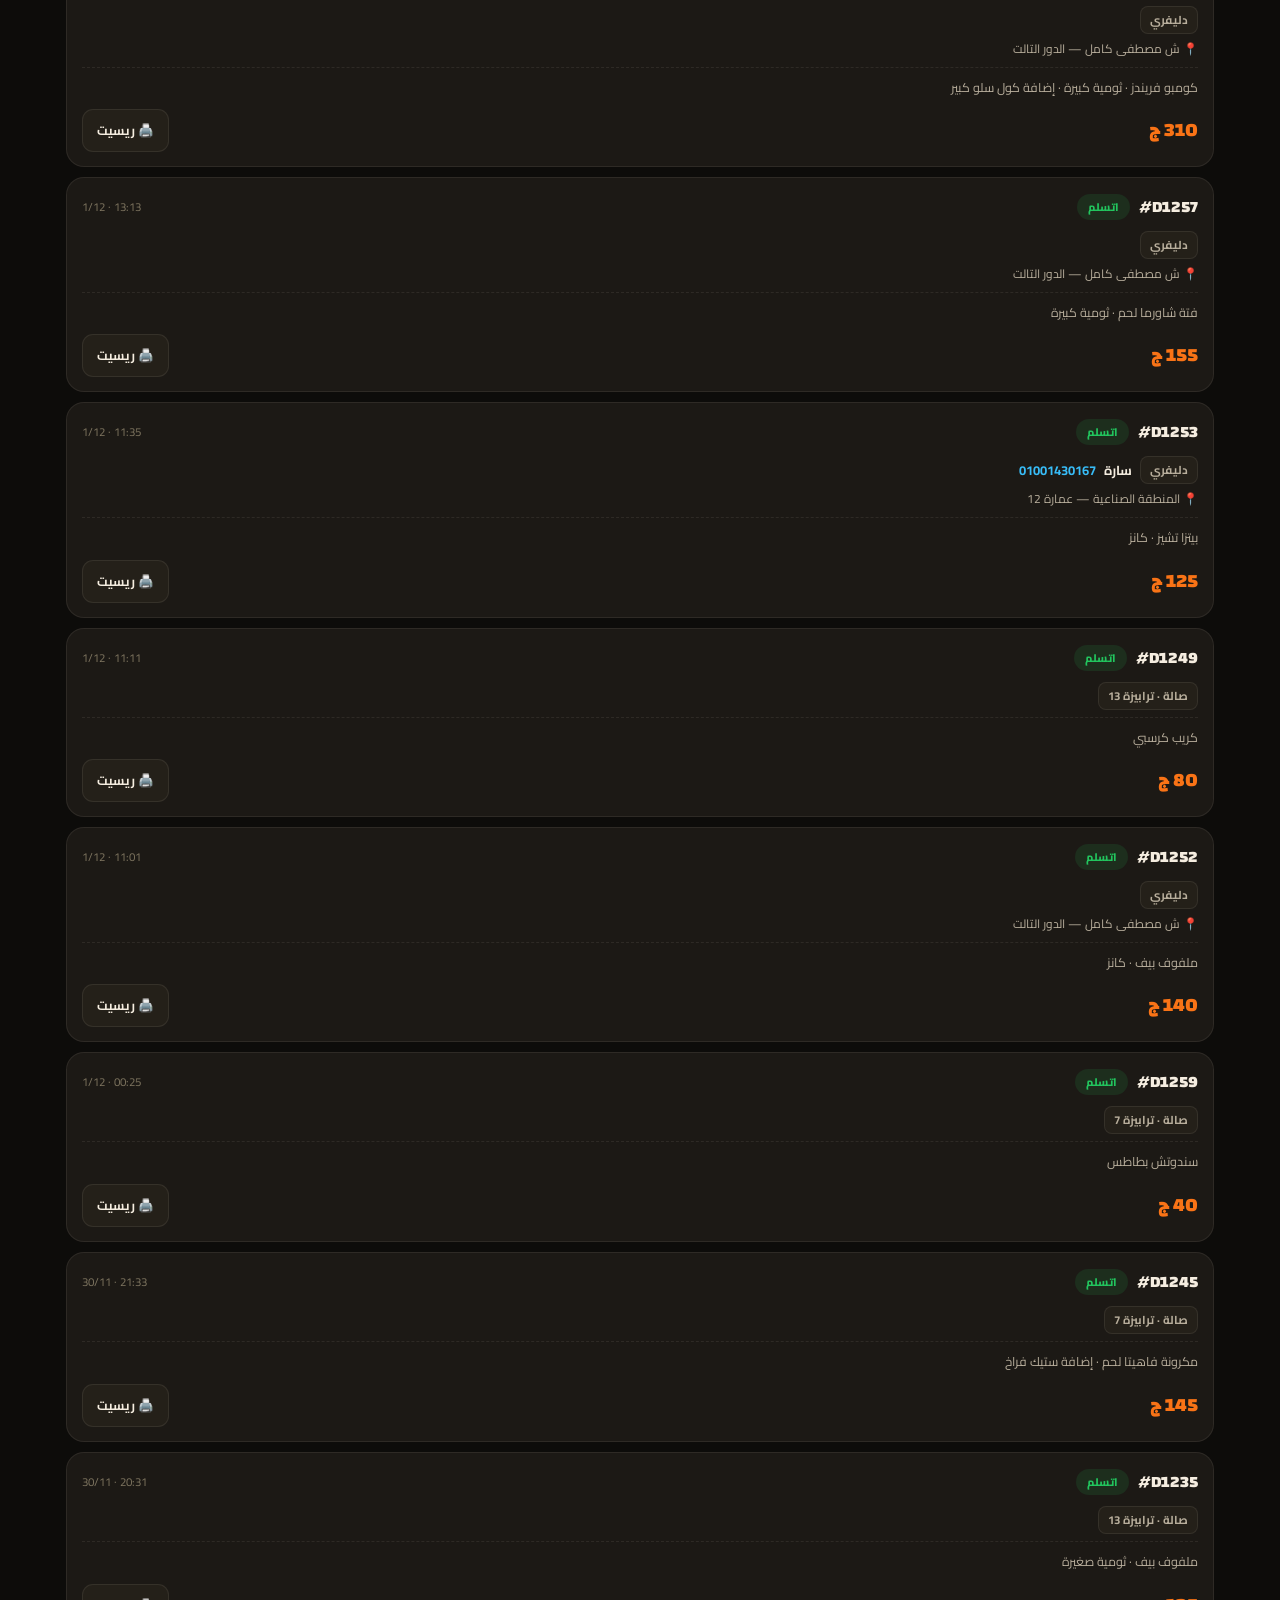
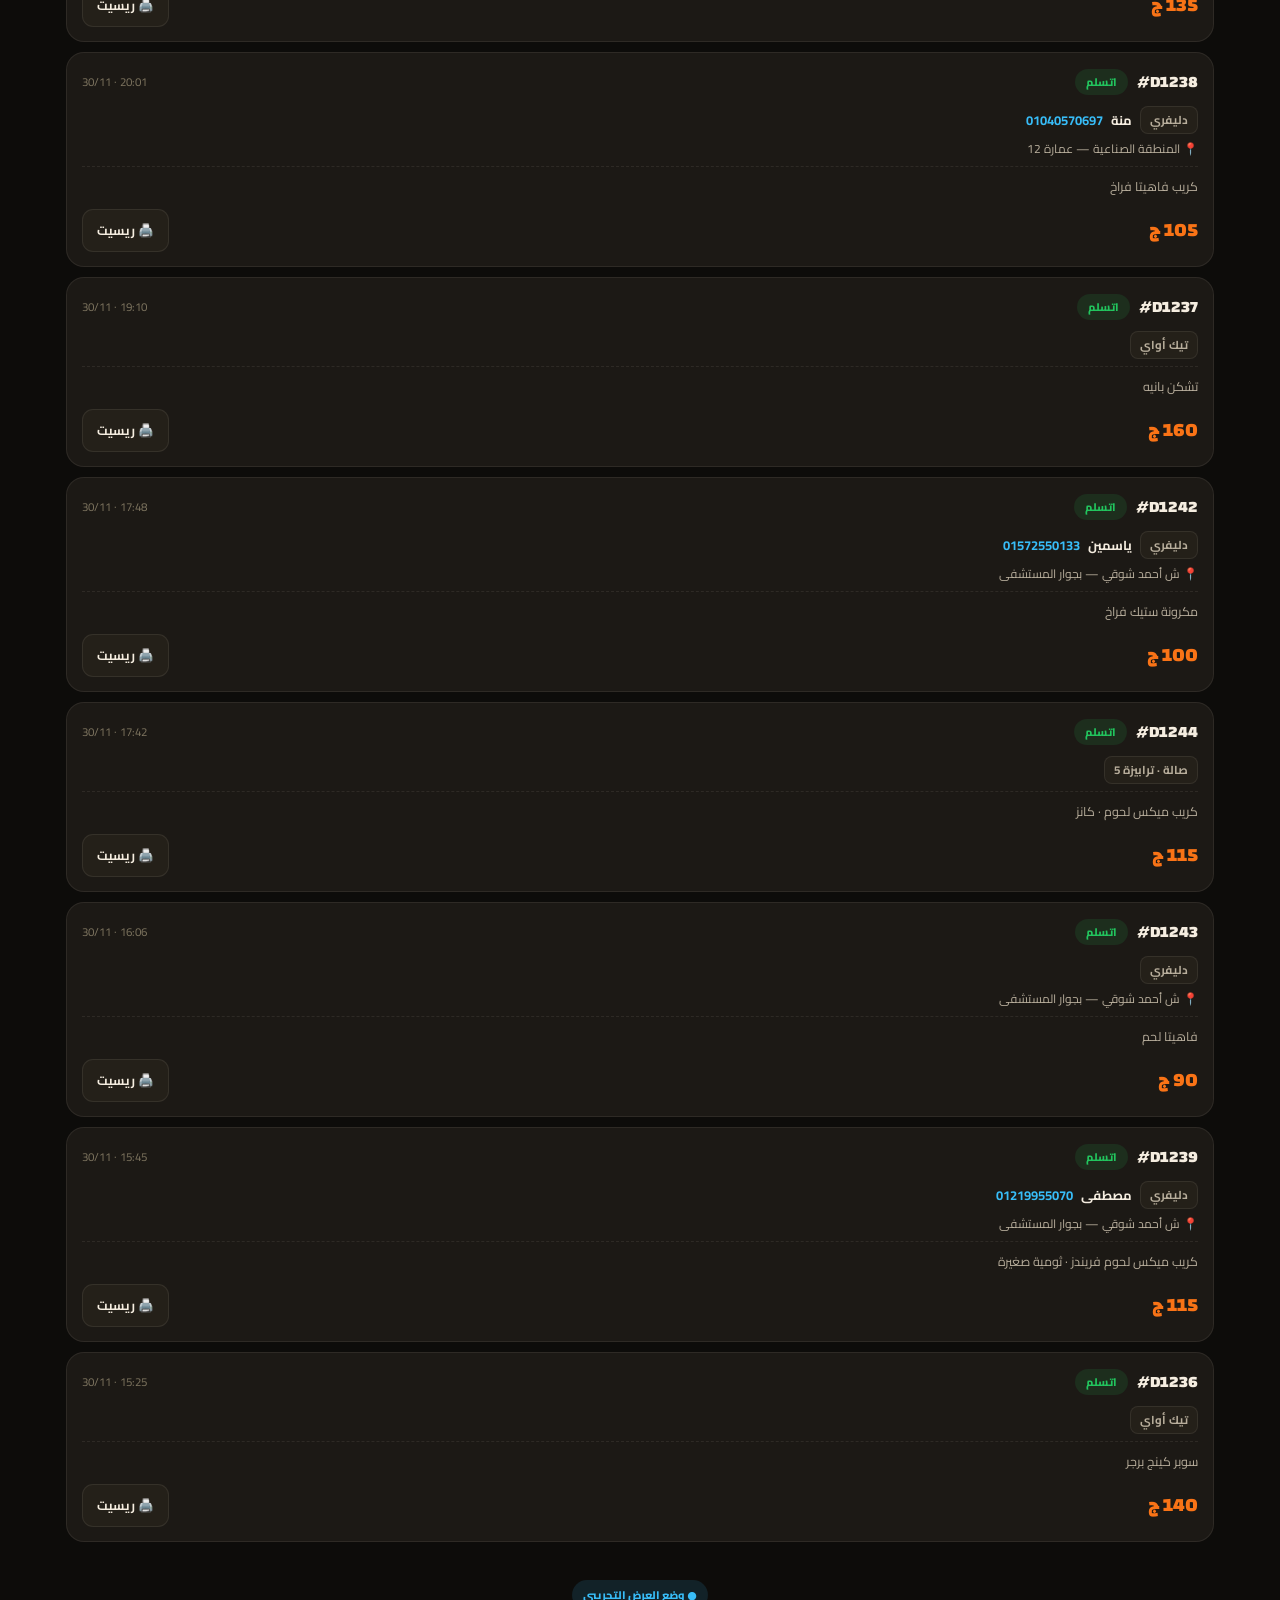
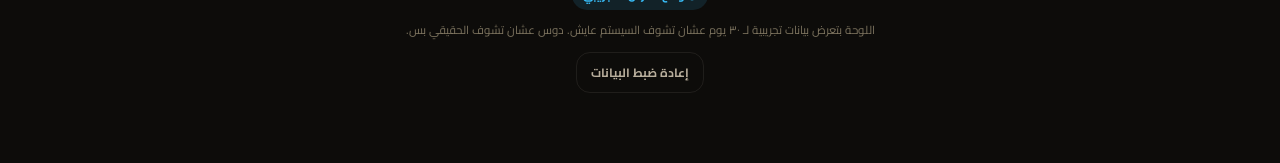
==== commit 9d2da5cc: "الأوردرات صفحة أساسية في لوحة المطعم + ريسيت طباعة + تنبيه صوتي - الأوردر بيروح للسيستم مباشرة (مش و" ====
--- a/owner.html
+++ b/owner.html
@@ -4,7 +4,7 @@
 <meta charset="UTF-8">
 <meta name="viewport" content="width=device-width, initial-scale=1.0, viewport-fit=cover">
 <meta name="robots" content="noindex,nofollow">
-<title>لوحة المبيعات — مطعم فرندس</title>
+<title>لوحة المطعم — مطعم فرندس</title>
 <meta name="theme-color" content="#0D0C0A">
 <link rel="icon" href="data:image/svg+xml,%3Csvg xmlns='http://www.w3.org/2000/svg' viewBox='0 0 100 92'%3E%3Cpath d='M6 14 C34 -4 74 0 95 22 L64 36 C54 27 42 26 33 32 L46 88 Z' fill='%2322C55E'/%3E%3C/svg%3E">
 <link rel="preconnect" href="https://fonts.googleapis.com">
@@ -20,22 +20,18 @@
     <div class="in">
       <div class="lg">
         <svg viewBox="0 0 100 92"><path d="M6 14 C34 -4 74 0 95 22 L64 36 C54 27 42 26 33 32 L46 88 Z" fill="#F97316"/></svg>
-        <div><b>لوحة المبيعات</b><span id="brandName">مطعم فرندس</span></div>
+        <div><b>لوحة المطعم</b><span id="brandName">مطعم فرندس</span></div>
       </div>
       <div class="sp"></div>
       <span class="live"><i></i> مباشر</span>
-      <select id="range" class="iconbtn" style="width:auto;padding:0 10px;font-size:12.5px;font-weight:700;border-radius:12px">
-        <option value="7">آخر ٧ أيام</option>
-        <option value="30" selected>آخر ٣٠ يوم</option>
-        <option value="90">آخر ٩٠ يوم</option>
-      </select>
-      <button class="iconbtn" onclick="Own.theme()">🌙</button>
+      <button class="iconbtn" id="sndBtn" onclick="Own.tglSound()" title="صوت التنبيه">🔔</button>
+      <button class="iconbtn" onclick="Own.theme()" title="الوضع">🌙</button>
     </div>
     <div id="tabs2">
-      <button class="on" onclick="Own.tab('ov',this)">نظرة عامة</button>
-      <button onclick="Own.tab('it',this)">الأصناف</button>
-      <button onclick="Own.tab('or',this)">الطلبات والعملاء</button>
-      <button onclick="Own.tab('ct',this)">تحكّم فوري</button>
+      <button class="on" id="tb-or" onclick="Own.tab('or',this)">🧾 الأوردرات<span class="tbadge hidden" id="ordBadge">0</span></button>
+      <button onclick="Own.tab('st',this)">الأرقام</button>
+      <button onclick="Own.tab('cu',this)">العملاء</button>
+      <button onclick="Own.tab('ct',this)">التحكم</button>
       <button onclick="Own.tab('roi',this)">💰 حاسبة العائد</button>
     </div>
   </div>
@@ -43,27 +39,51 @@
 
 <div class="wrap">
 
-<!-- ============ نظرة عامة ============ -->
-<div class="pane on" id="pane-ov">
+<!-- ============ الأوردرات (الصفحة الأساسية) ============ -->
+<div class="pane on" id="pane-or">
+  <div class="grid g3" style="margin-bottom:12px">
+    <div class="kpi"><div class="lb">أوردرات النهاردة</div><div class="v mono" id="tOrd">0</div></div>
+    <div class="kpi acc"><div class="lb">مبيعات النهاردة</div><div class="v"><span id="tRev" class="mono">0</span> <small>ج</small></div></div>
+    <div class="kpi gr"><div class="lb">مستني تحضير</div><div class="v mono" id="tNew">0</div></div>
+  </div>
+
+  <div class="fchips" id="fchips"></div>
+  <div id="ordList"></div>
+</div>
+
+<!-- ============ الأرقام ============ -->
+<div class="pane" id="pane-st">
+  <div style="display:flex;justify-content:flex-start;margin-bottom:12px">
+    <select id="range" class="rangesel">
+      <option value="7">آخر ٧ أيام</option>
+      <option value="30" selected>آخر ٣٠ يوم</option>
+      <option value="90">آخر ٩٠ يوم</option>
+    </select>
+  </div>
 
   <div class="hero-num" style="margin-bottom:12px">
     <div class="lb">الفلوس اللي السيستم زوّدها في الفترة دي</div>
     <div class="v"><span id="hAdd" class="mono">0</span> <small style="font-size:.4em">ج</small></div>
-    <div class="d">من الاقتراحات والإضافات اللي المنيو عرضها على العميل —
-      حاجة المنيو المطبوع ما بيعملهاش</div>
+    <div class="d">من الاقتراحات والإضافات اللي المنيو عرضها على العميل — حاجة المنيو المطبوع ما بيعملهاش</div>
   </div>
 
   <div class="grid g4" style="margin-bottom:12px">
     <div class="kpi"><div class="lb">زوار المنيو</div><div class="v mono" id="kVis">0</div><div class="d" id="kVisD"></div></div>
-    <div class="kpi"><div class="lb">طلبات من المنيو</div><div class="v mono" id="kOrd">0</div><div class="d" id="kOrdD"></div></div>
-    <div class="kpi acc"><div class="lb">متوسط الفاتورة</div><div class="v"><span id="kAvg" class="mono">0</span> <small>ج</small></div><div class="d">لكل طلب اتبعت من المنيو</div></div>
-    <div class="kpi gr"><div class="lb">قبول الاقتراحات</div><div class="v"><span id="kUp" class="mono">0</span><small>٪</small></div><div class="d">من العملاء وافقوا يزوّدوا صنف</div></div>
+    <div class="kpi"><div class="lb">أوردرات من المنيو</div><div class="v mono" id="kOrd">0</div><div class="d" id="kOrdD"></div></div>
+    <div class="kpi acc"><div class="lb">متوسط الفاتورة</div><div class="v"><span id="kAvg" class="mono">0</span> <small>ج</small></div><div class="d">لكل أوردر</div></div>
+    <div class="kpi gr"><div class="lb">قبول الاقتراحات</div><div class="v"><span id="kUp" class="mono">0</span><small>٪</small></div><div class="d">وافقوا يزوّدوا صنف</div></div>
+  </div>
+  <div class="grid g4" style="margin-bottom:12px">
+    <div class="kpi"><div class="lb">إجمالي مبيعات المنيو</div><div class="v"><span id="kRev" class="mono">0</span> <small>ج</small></div></div>
+    <div class="kpi"><div class="lb">إيراد الاقتراحات</div><div class="v"><span id="kUpRev" class="mono">0</span> <small>ج</small></div></div>
+    <div class="kpi"><div class="lb">إيراد الإضافات</div><div class="v"><span id="kAdRev" class="mono">0</span> <small>ج</small></div></div>
+    <div class="kpi"><div class="lb">أصناف ميتة</div><div class="v mono" style="color:var(--red)" id="kDead">0</div><div class="d">محدش فتحها خالص</div></div>
   </div>
 
   <div class="grid g2" style="margin-bottom:12px">
     <div class="card">
       <h3>⏰ أوقات الذروة</h3>
-      <div class="sub">في أي ساعة الناس بتتفرج على المنيو — تعرف تظبط الشيفتات والعروض</div>
+      <div class="sub">في أي ساعة الناس بتتفرج على المنيو — تظبط عليها الشيفتات والعروض</div>
       <div class="bars" id="hourBars"></div>
       <div class="axis" id="hourAxis"></div>
       <div class="tagline" style="margin-top:12px" id="peakMsg"></div>
@@ -77,22 +97,6 @@
     </div>
   </div>
 
-  <div class="grid g2">
-    <div class="card">
-      <h3>🎯 رحلة العميل</h3>
-      <div class="sub">من أول ما فتح المنيو لحد ما بعت الطلب — تشوف بيقع فين</div>
-      <div class="funnel" id="funnel"></div>
-    </div>
-    <div class="card">
-      <h3>🍽️ توزيع الإيراد على الأقسام</h3>
-      <div class="sub">أنهي قسم بيجيب فلوس فعلاً</div>
-      <div class="rowlist" id="secRev"></div>
-    </div>
-  </div>
-</div>
-
-<!-- ============ الأصناف ============ -->
-<div class="pane" id="pane-it">
   <div class="grid g2" style="margin-bottom:12px">
     <div class="card">
       <h3>🔝 أكتر ١٢ صنف اتشاف</h3>
@@ -108,63 +112,56 @@
 
   <div class="card" style="margin-bottom:12px">
     <h3>⚠️ اتشاف كتير… ومحدش طلبه</h3>
-    <div class="sub">الصنف ده جاذب في الاسم بس بيخسر عند لحظة القرار — يعني السعر عالي أو الوصف/الصورة ضعيفة</div>
+    <div class="sub">جاذب في الاسم بس بيخسر عند لحظة القرار — يعني السعر عالي أو الوصف/الصورة ضعيفة</div>
     <div class="rowlist" id="leak"></div>
   </div>
 
   <div class="card">
     <h3>🪦 الأصناف الميتة — <span id="deadN" style="color:var(--red)">0</span> صنف</h3>
-    <div class="sub">ولا حد فتحها ولا مرة في الفترة دي. دي بتاكل مخزون ومساحة في المنيو وذهن العميل.</div>
+    <div class="sub">ولا حد فتحها ولا مرة في الفترة دي. بتاكل مخزون ومساحة في المنيو.</div>
     <div class="dead" id="deadList"></div>
     <div class="tagline" style="margin-top:13px">
-      قرار سريع: <b>شيل نص دول</b> من المنيو، والمنيو يقصر ← العميل بيقرر أسرع ومتوسط الفاتورة بيعلى.
-    </div>
-  </div>
-</div>
-
-<!-- ============ الطلبات والعملاء ============ -->
-<div class="pane" id="pane-or">
-  <div class="grid g4" style="margin-bottom:12px">
-    <div class="kpi"><div class="lb">إجمالي مبيعات المنيو</div><div class="v"><span id="kRev" class="mono">0</span> <small>ج</small></div></div>
-    <div class="kpi"><div class="lb">إيراد الاقتراحات</div><div class="v"><span id="kUpRev" class="mono">0</span> <small>ج</small></div></div>
-    <div class="kpi"><div class="lb">إيراد الإضافات</div><div class="v"><span id="kAdRev" class="mono">0</span> <small>ج</small></div></div>
+      قرار سريع: <b>شيل نص دول</b> — المنيو يقصر، العميل يقرر أسرع، ومتوسط الفاتورة يعلى.
+    </div>
+  </div>
+</div>
+
+<!-- ============ العملاء ============ -->
+<div class="pane" id="pane-cu">
+  <div class="grid g3" style="margin-bottom:12px">
+    <div class="kpi"><div class="lb">أرقام اتجمعت</div><div class="v mono" id="cKn">0</div><div class="d">أصل بيملكه المطعم</div></div>
     <div class="kpi gr"><div class="lb">متوسط التقييم</div><div class="v"><span id="kStars" class="mono">0</span><small>/5</small></div><div class="d" id="kStarsD"></div></div>
-  </div>
-
-  <div class="grid g2" style="margin-bottom:12px">
-    <div class="card">
-      <h3>🧾 آخر الطلبات</h3>
-      <div class="sub">كل طلب اتبعت من المنيو — بالترابيزة والقيمة</div>
-      <div id="orders"></div>
+    <div class="kpi"><div class="lb">شكاوى اتمسكت</div><div class="v mono" style="color:var(--red)" id="kLow">0</div><div class="d">قبل ما توصل جوجل</div></div>
+  </div>
+
+  <div class="grid g2">
+    <div class="card">
+      <h3>📇 قاعدة عملائك</h3>
+      <div class="sub">كل رقم بيتجمّع من الأوردرات — تقدر تبعتله عروضك في أي وقت</div>
+      <div class="rowlist" id="customers"></div>
+      <button class="btn btn-s no-print" style="margin-top:12px" onclick="Own.exportCsv()">⬇️ تنزيل الأرقام (CSV)</button>
     </div>
     <div class="card">
       <h3>⭐ التقييمات</h3>
-      <div class="sub">اللي فوق ٤ نجوم بيروح لجوجل — واللي تحت كده بيوصلك انت بس قبل ما يتنشر</div>
+      <div class="sub">٤ نجوم فأكتر بتتوجّه لجوجل — وأقل من كده بتوصلك هنا قبل ما تتنشر</div>
       <div id="reviews"></div>
     </div>
   </div>
-
-  <div class="card">
-    <h3>📇 قاعدة عملائك <span id="cusN" style="color:var(--orange)"></span></h3>
-    <div class="sub">أرقام اتجمعت من المنيو — دي أصل بيملكه المطعم، تقدر تبعتلهم عروض في أي وقت</div>
-    <div id="customers"></div>
-    <button class="btn btn-s no-print" style="margin-top:12px" onclick="Own.exportCsv()">⬇️ تنزيل الأرقام (CSV)</button>
-  </div>
-</div>
-
-<!-- ============ تحكّم فوري ============ -->
+</div>
+
+<!-- ============ التحكم ============ -->
 <div class="pane" id="pane-ct">
   <div class="grid g2" style="margin-bottom:12px">
     <div class="card">
       <h3>🔴 خلص الصنف</h3>
-      <div class="sub">اقفل أي صنف نفد — بيختفي من منيو العميل في ثانية، من غير ما تعيد طباعة حاجة</div>
+      <div class="sub">اقفل أي صنف نفد — بيختفي من منيو العميل في ثانية</div>
       <input class="searchbox" id="soSearch" placeholder="دوّر على الصنف…">
       <div id="soList" style="max-height:330px;overflow-y:auto"></div>
     </div>
     <div>
       <div class="card" style="margin-bottom:12px">
         <h3>🔥 عرض النهاردة</h3>
-        <div class="sub">بيظهر فوق المنيو بعدّاد وقت — الاستعجال بيرفع الطلب</div>
+        <div class="sub">بيظهر فوق المنيو بعدّاد وقت</div>
         <div class="ctlrow"><div class="nm">تشغيل العرض</div><div class="sw" id="swOffer" onclick="Own.tglOffer()"><i></i></div></div>
         <div style="margin-top:12px">
           <label style="font-size:12px;color:var(--txt3);font-weight:700">عنوان العرض</label>
@@ -176,7 +173,7 @@
       </div>
       <div class="card">
         <h3>💵 تغيير سعر</h3>
-        <div class="sub">السعر بيتغيّر عند العميل فورًا</div>
+        <div class="sub">بيتغيّر عند العميل فورًا</div>
         <input class="searchbox" id="prSearch" placeholder="دوّر على الصنف…">
         <div id="prList" style="max-height:230px;overflow-y:auto"></div>
       </div>
@@ -184,7 +181,7 @@
   </div>
   <div class="card no-print">
     <h3>🔗 اللينكات</h3>
-    <div class="sub">لينك واحد للعميل على الترابيزة، ولينك تاني ليك انت بس</div>
+    <div class="sub">لينك العميل يتحط على الترابيزة كـ QR — واللوحة دي ليك انت بس</div>
     <div class="rowlist" id="links"></div>
   </div>
 </div>
@@ -194,9 +191,9 @@
   <div class="card" style="margin-bottom:12px">
     <h3>💰 السيستم ده بيرجّع فلوسه في كام يوم؟</h3>
     <div class="sub">غيّر الأرقام بأرقام مطعمك انت — الحساب بيتظبط لحظيًا</div>
-    <div class="calcrow"><label>عدد الطلبات في اليوم</label><input id="rOrd" type="number" value="60"></div>
+    <div class="calcrow"><label>عدد الأوردرات في اليوم</label><input id="rOrd" type="number" value="60"></div>
     <div class="calcrow"><label>متوسط الفاتورة الحالي (ج)</label><input id="rAvg" type="number" value="118"></div>
-    <div class="calcrow"><label>الزيادة المتوقعة في الفاتورة (ج)</label><input id="rUp" type="number" value="14"></div>
+    <div class="calcrow"><label>الزيادة المتوقعة في الفاتورة (ج)</label><input id="rUp" type="number" value="9"></div>
     <div class="calcrow"><label>سعر السيستم في السنة (ج)</label><input id="rPrice" type="number" value="7900"></div>
 
     <div class="calcout">
@@ -209,42 +206,41 @@
       </div>
       <div class="d" style="border-top:1px solid rgba(255,255,255,.09);margin-top:12px;padding-top:10px">
         وحتى لو الزيادة طلعت <b>نص</b> الرقم ده بس:
-        <b id="oHalf" class="mono">0</b> ج شهريًا — وبرضه بترجّع تكلفته في <b id="oHalfD" class="mono">0</b> يوم
-      </div>
-    </div>
-    <div class="note">الحساب مبني على زيادة متوسط الفاتورة فقط. مش محسوب فيه: الأصناف الميتة اللي هتوفّرها،
-      ولا العملاء اللي هيرجعوا بالكوبون والولاء، ولا تقييمات جوجل اللي هتجيب زباين جدد.</div>
+        <b id="oHalf" class="mono">0</b> ج شهريًا — وبرضه بيرجّع تكلفته في <b id="oHalfD" class="mono">0</b> يوم
+      </div>
+    </div>
+    <div class="note">الحساب على زيادة الفاتورة بس. مش محسوب: الأصناف الميتة اللي هتوفّرها، ولا العملاء اللي بيرجعوا بالولاء، ولا تقييمات جوجل اللي بتجيب زباين جدد.</div>
   </div>
 
   <div class="grid g3">
     <div class="card"><h3>📉 قبل السيستم</h3>
       <div class="rowlist">
+        <div class="rw"><div class="nm"><b>الأوردر</b><span>الويتر يروح ويجي ويغلط</span></div></div>
         <div class="rw"><div class="nm"><b>الأصناف الميتة</b><span>مش معروفة</span></div></div>
         <div class="rw"><div class="nm"><b>أوقات الذروة</b><span>بالإحساس</span></div></div>
         <div class="rw"><div class="nm"><b>الاقتراح للعميل</b><span>على مزاج الويتر</span></div></div>
         <div class="rw"><div class="nm"><b>أرقام العملاء</b><span>صفر</span></div></div>
         <div class="rw"><div class="nm"><b>الشكوى</b><span>بتروح جوجل على طول</span></div></div>
-        <div class="rw"><div class="nm"><b>تغيير سعر</b><span>إعادة طباعة</span></div></div>
       </div>
     </div>
     <div class="card"><h3>📈 بعد السيستم</h3>
       <div class="rowlist">
+        <div class="rw"><div class="nm"><b>الأوردر</b><span style="color:var(--green)">بيرن عند الكاشير ببياناته كاملة</span></div></div>
         <div class="rw"><div class="nm"><b>الأصناف الميتة</b><span style="color:var(--green)">بالاسم والرقم</span></div></div>
         <div class="rw"><div class="nm"><b>أوقات الذروة</b><span style="color:var(--green)">رسم بياني بالساعة</span></div></div>
         <div class="rw"><div class="nm"><b>الاقتراح للعميل</b><span style="color:var(--green)">تلقائي مع كل صنف</span></div></div>
-        <div class="rw"><div class="nm"><b>أرقام العملاء</b><span style="color:var(--green)">قاعدة بيانات بتكبر</span></div></div>
+        <div class="rw"><div class="nm"><b>أرقام العملاء</b><span style="color:var(--green)">قاعدة بتكبر لوحدها</span></div></div>
         <div class="rw"><div class="nm"><b>الشكوى</b><span style="color:var(--green)">بتوصلك انت الأول</span></div></div>
-        <div class="rw"><div class="nm"><b>تغيير سعر</b><span style="color:var(--green)">ثانية واحدة</span></div></div>
       </div>
     </div>
     <div class="card"><h3>🧾 اللي بتاخده</h3>
       <div class="rowlist">
         <div class="rw"><div class="nm"><b>منيو QR كامل</b><span>بهوية مطعمك</span></div></div>
-        <div class="rw"><div class="nm"><b>لوحة أرقام</b><span>الصفحة اللي انت فيها</span></div></div>
+        <div class="rw"><div class="nm"><b>شاشة أوردرات للكاشير</b><span>بتنبيه صوتي + طباعة ريسيت</span></div></div>
+        <div class="rw"><div class="nm"><b>لوحة أرقام</b><span>ذروة + أصناف ميتة + إيرادات</span></div></div>
         <div class="rw"><div class="nm"><b>محرّك اقتراحات</b><span>أب-سيل + إضافات + كومبو</span></div></div>
-        <div class="rw"><div class="nm"><b>استقبال الطلبات</b><span>واتساب برقم الترابيزة</span></div></div>
         <div class="rw"><div class="nm"><b>فلتر تقييمات</b><span>يحمي تقييمك على جوجل</span></div></div>
-        <div class="rw"><div class="nm"><b>ولاء وكوبونات</b><span>بترجّع العميل</span></div></div>
+        <div class="rw"><div class="nm"><b>تحكّم فوري</b><span>خلص الصنف / سعر / عرض</span></div></div>
       </div>
     </div>
   </div>
@@ -253,10 +249,12 @@
 <div style="text-align:center;padding:26px 0 10px" class="no-print">
   <span class="demo-chip" id="demoChip" onclick="Own.tglDemo()">● وضع العرض التجريبي</span>
   <div class="note" style="max-width:520px;margin:10px auto 0" id="demoNote"></div>
-  <button class="btn btn-ghost" style="margin-top:12px;font-size:12px;padding:8px 14px" onclick="Own.print()">🖨️ طباعة تقرير</button>
   <button class="btn btn-ghost" style="margin-top:12px;font-size:12px;padding:8px 14px" onclick="Own.reset()">إعادة ضبط البيانات</button>
 </div>
 </div>
+
+<!-- ============ الريسيت (للطباعة بس) ============ -->
+<div id="printArea"></div>
 
 <script src="data/menu.js"></script>
 <script src="data/sales.js"></script>
--- a/assets/owner.css
+++ b/assets/owner.css
@@ -20,6 +20,46 @@
 #tabs2 button{flex:none;border:1px solid var(--line2);background:var(--card);border-radius:99px;
   padding:8px 15px;font-size:13px;font-weight:700;cursor:pointer;color:var(--txt2);transition:all .2s}
 #tabs2 button.on{background:var(--orange);border-color:var(--orange);color:#fff}
+#tabs2 button{position:relative}
+.tbadge{position:absolute;top:-7px;left:-7px;min-width:20px;height:20px;padding:0 5px;border-radius:99px;
+  background:var(--red);color:#fff;font-size:11px;font-weight:800;display:grid;place-items:center;
+  box-shadow:0 0 0 2px var(--bg);animation:pop .3s}
+@keyframes pop{0%{transform:scale(.3)}100%{transform:none}}
+.rangesel{background:var(--card);border:1px solid var(--line2);border-radius:12px;color:var(--txt);
+  padding:9px 12px;font-size:12.5px;font-weight:700;outline:none}
+
+/* ===== الأوردرات ===== */
+.fchips{display:flex;gap:7px;overflow-x:auto;padding-bottom:11px;scrollbar-width:none}
+.fchips::-webkit-scrollbar{display:none}
+.fchips button{flex:none;border:1px solid var(--line2);background:var(--card);border-radius:99px;
+  padding:7px 13px;font-size:12.5px;font-weight:700;cursor:pointer;color:var(--txt2);transition:all .2s}
+.fchips button.on{background:var(--txt);border-color:var(--txt);color:var(--bg)}
+.fchips button b{font-family:'Changa';margin-right:4px}
+
+.ordcard{background:var(--card);border:1px solid var(--line2);border-radius:var(--r);padding:14px 15px;margin-bottom:10px;
+  transition:border-color .2s}
+.ordcard.is-new{border-color:var(--orange);box-shadow:0 0 0 1px var(--orange),0 8px 26px rgba(249,115,22,.14);
+  animation:newPulse 1.6s ease-in-out infinite}
+@keyframes newPulse{0%,100%{box-shadow:0 0 0 1px var(--orange),0 8px 26px rgba(249,115,22,.10)}50%{box-shadow:0 0 0 2px var(--orange),0 8px 30px rgba(249,115,22,.28)}}
+.oc-top{display:flex;align-items:center;gap:9px;flex-wrap:wrap}
+.oc-id{font-family:'Changa';font-weight:800;font-size:16px;direction:ltr}
+.oc-time{margin-right:auto;font-size:11.5px;color:var(--txt3)}
+.stchip{border-radius:99px;padding:3px 11px;font-size:11px;font-weight:800;white-space:nowrap}
+.stchip.st-new{background:var(--orange-soft);color:var(--orange)}
+.stchip.st-prep{background:var(--blue-soft);color:var(--blue)}
+.stchip.st-done{background:var(--green-soft);color:var(--green)}
+.stchip.st-cancel{background:rgba(120,120,120,.15);color:var(--txt3)}
+.oc-who{font-size:13px;font-weight:700;margin-top:9px;display:flex;align-items:center;gap:8px;flex-wrap:wrap}
+.oc-who .md{background:var(--card2);border:1px solid var(--line2);border-radius:8px;padding:2px 9px;font-size:11.5px;color:var(--txt2)}
+.oc-who a{color:var(--blue);text-decoration:none;direction:ltr;font-weight:700}
+.oc-addr{font-size:12px;color:var(--txt2);margin-top:5px;line-height:1.7}
+.oc-lines{font-size:12.5px;color:var(--txt2);line-height:1.9;margin-top:7px;padding-top:8px;border-top:1px dashed var(--line2)}
+.oc-lines i{font-style:normal;color:var(--txt3);font-size:11px}
+.oc-foot{display:flex;align-items:center;gap:8px;margin-top:10px;flex-wrap:wrap}
+.oc-tot{font-family:'Changa';font-weight:800;font-size:19px;color:var(--orange)}
+.oc-foot .sp{flex:1}
+.oc-foot .btn{padding:9px 14px;font-size:12.5px;border-radius:11px}
+.btn-cancel{background:var(--red-soft);color:#F87171;border:1px solid rgba(239,68,68,.25)}
 
 .pane{display:none;padding-top:18px}
 .pane.on{display:block}
@@ -71,26 +111,12 @@
 .trk{height:5px;background:var(--line2);border-radius:9px;overflow:hidden;margin-top:5px}
 .trk i{display:block;height:100%;background:linear-gradient(90deg,var(--orange),var(--orange2));border-radius:9px}
 
-.funnel{display:flex;flex-direction:column;gap:9px}
-.fst{background:var(--card2);border-radius:12px;padding:11px 13px;position:relative;overflow:hidden}
-.fst .fill{position:absolute;inset:0 auto 0 0;background:var(--orange-soft);transition:width .6s}
-.fst .ct{position:relative;display:flex;align-items:center;gap:10px}
-.fst .ct b{font-size:13.5px;flex:1}
-.fst .ct .n{font-family:'Changa';font-weight:800;font-size:17px}
-.fst .ct .pc{font-size:11px;color:var(--txt3);width:44px;text-align:left}
-
 .tagline{background:var(--orange-soft);border:1px solid var(--line);border-radius:14px;padding:12px 14px;
   font-size:13px;line-height:1.9;color:var(--txt)}
 .tagline b{color:var(--orange)}
 
 .dead{display:flex;flex-wrap:wrap;gap:6px;max-height:210px;overflow-y:auto}
 .dead span{background:var(--card2);border:1px solid var(--line2);border-radius:9px;padding:6px 10px;font-size:12px;color:var(--txt2)}
-
-.ordrow{display:flex;align-items:center;gap:10px;padding:11px 0;border-bottom:1px solid var(--line2)}
-.ordrow .id{font-family:'Changa';font-weight:800;font-size:13px;color:var(--txt3);width:60px;direction:ltr}
-.ordrow .nm{flex:1;min-width:0;font-size:12.5px;color:var(--txt2);line-height:1.7}
-.ordrow .nm b{color:var(--txt);font-size:13.5px;display:block}
-.ordrow .v{font-family:'Changa';font-weight:800;color:var(--orange);font-size:15px}
 
 .stars-s{color:var(--gold);font-size:13px;direction:ltr}
 .revrow{display:flex;gap:10px;align-items:flex-start;padding:10px 0;border-bottom:1px solid var(--line2)}
@@ -123,8 +149,27 @@
 .note{font-size:11.5px;color:var(--txt3);line-height:1.8;margin-top:10px}
 .demo-chip{display:inline-flex;align-items:center;gap:6px;background:var(--blue-soft);color:var(--blue);
   border-radius:99px;padding:5px 11px;font-size:11px;font-weight:800;cursor:pointer}
+/* ===== الريسيت (طباعة حرارية 80mm) ===== */
+#printArea{display:none}
+.rc{width:72mm;background:#fff;color:#000;font-family:'Cairo',sans-serif;padding:2mm 1mm;direction:rtl}
+.rc-h{text-align:center;padding-bottom:6px}
+.rc-h svg{width:34px;height:31px}
+.rc-h b{display:block;font-family:'Changa';font-size:17px;font-weight:800}
+.rc-h span{font-size:10px;color:#333}
+.rc hr{border:none;border-top:1px dashed #000;margin:6px 0}
+.rc-meta{font-size:11px;line-height:2}
+.rc-meta b{font-family:'Changa';font-size:13px}
+.rc-meta .l{display:flex;justify-content:space-between;gap:8px}
+.rc-l{display:flex;justify-content:space-between;gap:8px;font-size:12px;font-weight:700;line-height:1.8}
+.rc-l b{font-variant-numeric:tabular-nums;white-space:nowrap}
+.rc-a{font-size:10px;color:#444;padding-right:12px;line-height:1.7}
+.rc-t{display:flex;justify-content:space-between;font-size:11.5px;line-height:2}
+.rc-t.big{font-size:15px;font-weight:800;font-family:'Changa'}
+.rc-f{text-align:center;font-size:10.5px;color:#333;line-height:1.9;padding-top:4px}
+
+@page{size:80mm auto;margin:4mm}
 @media print{
-  #ohead,#tabs2,.no-print{display:none!important}
-  .pane{display:block!important}
-  body{background:#fff;color:#000}
+  body.rcpt > *:not(#printArea){display:none!important}
+  body.rcpt #printArea{display:block!important}
+  body.rcpt{background:#fff!important}
 }
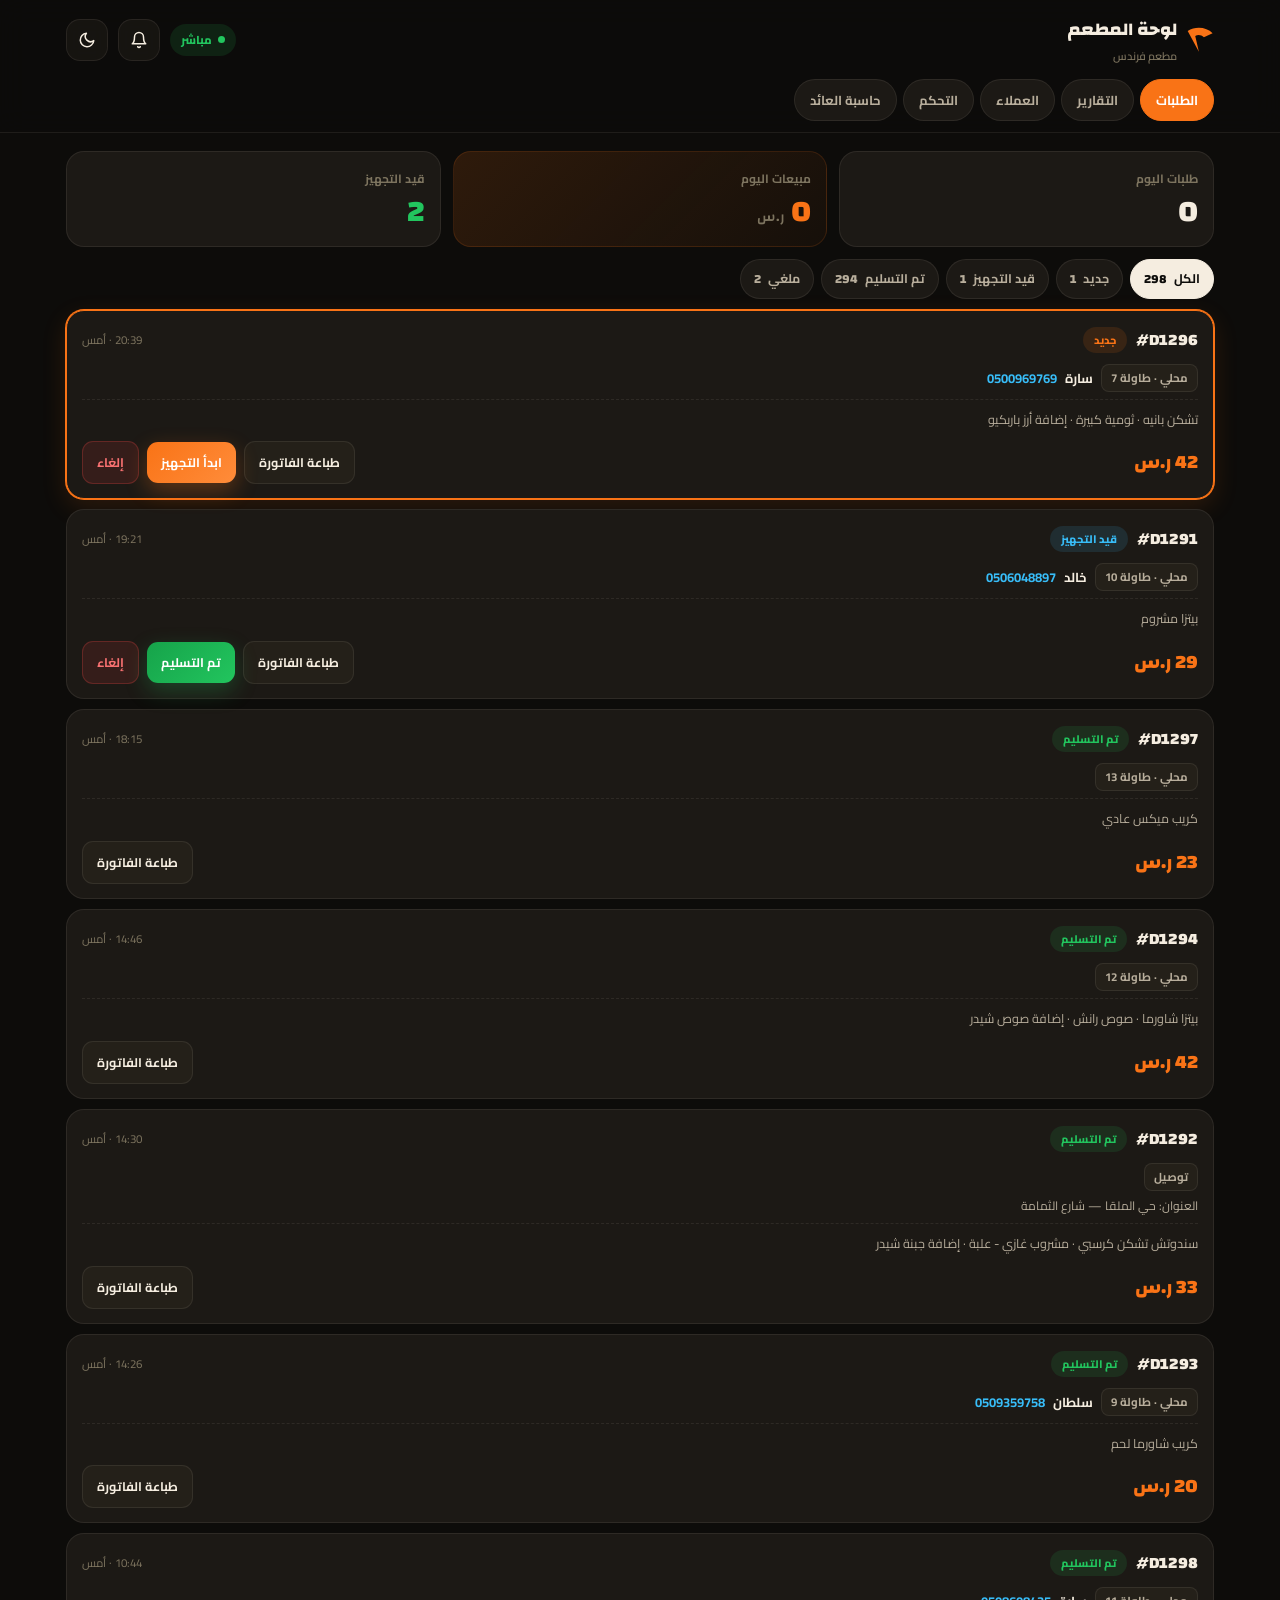
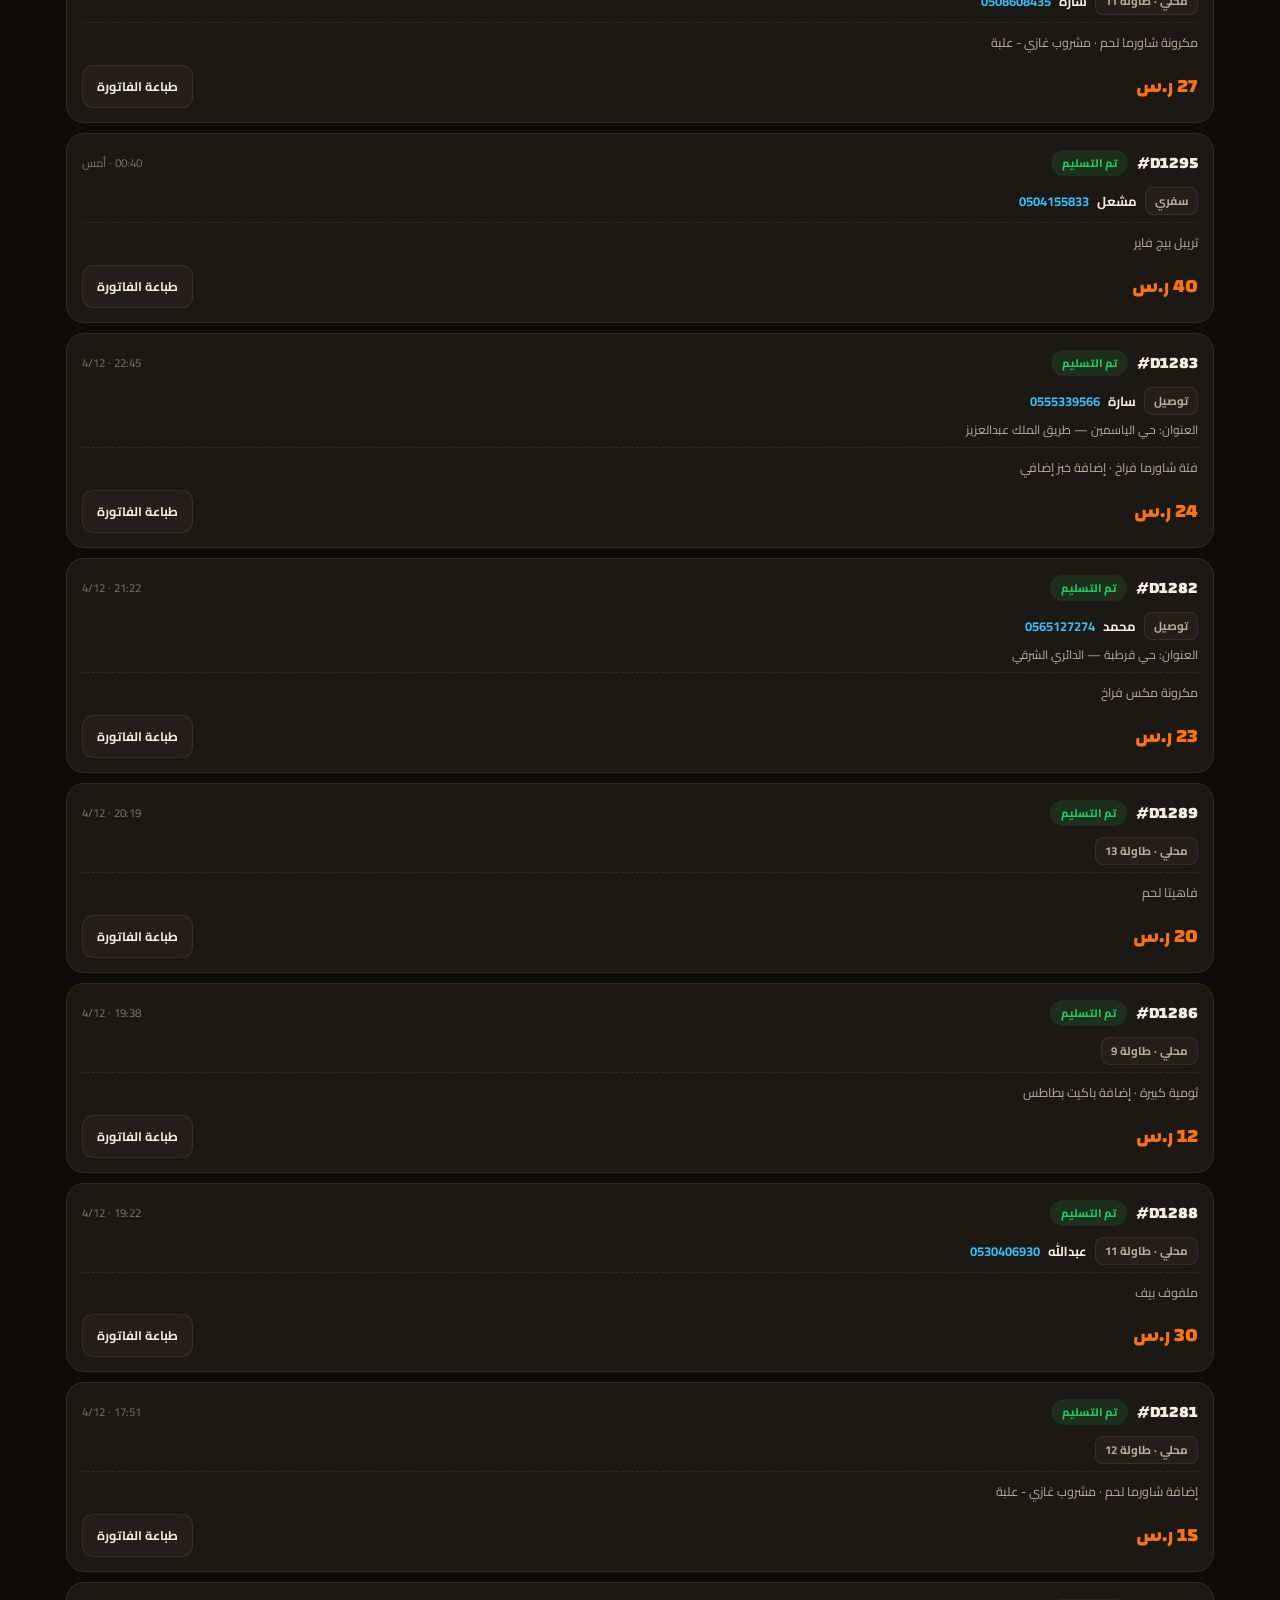
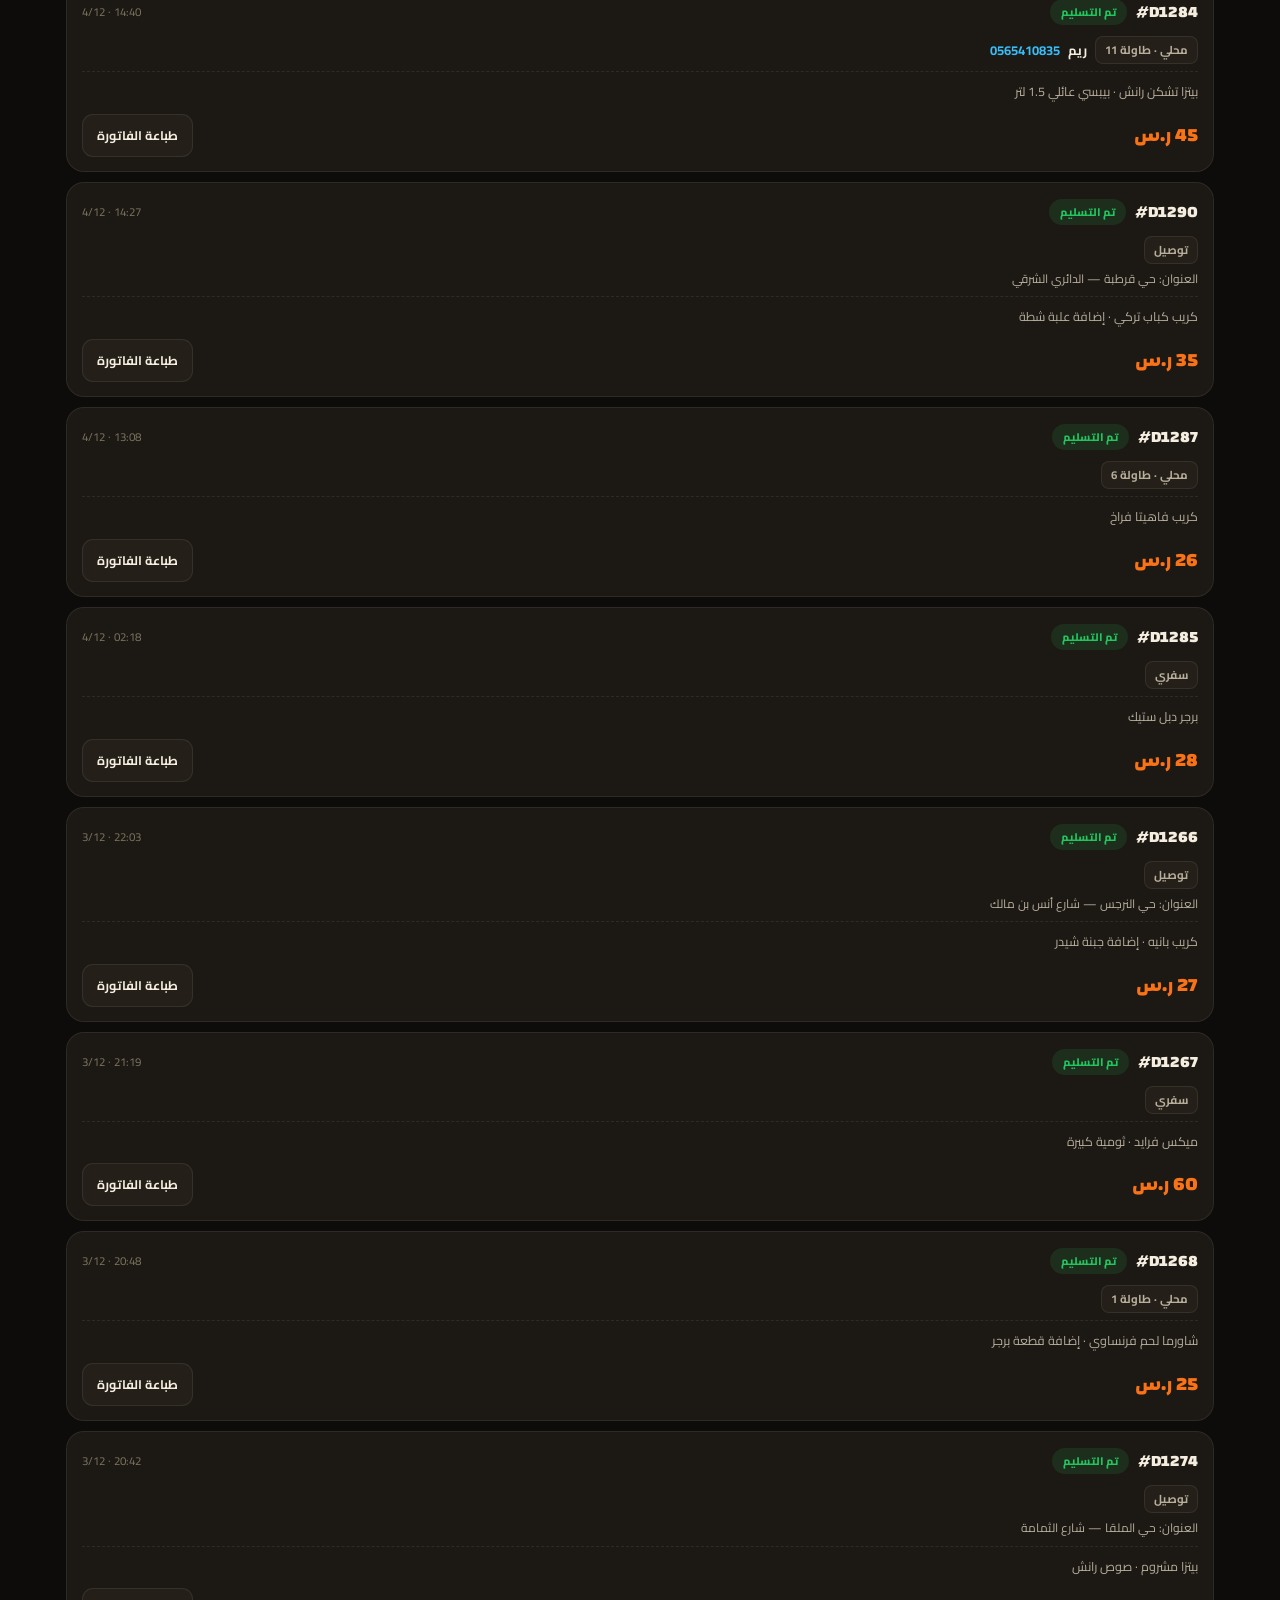
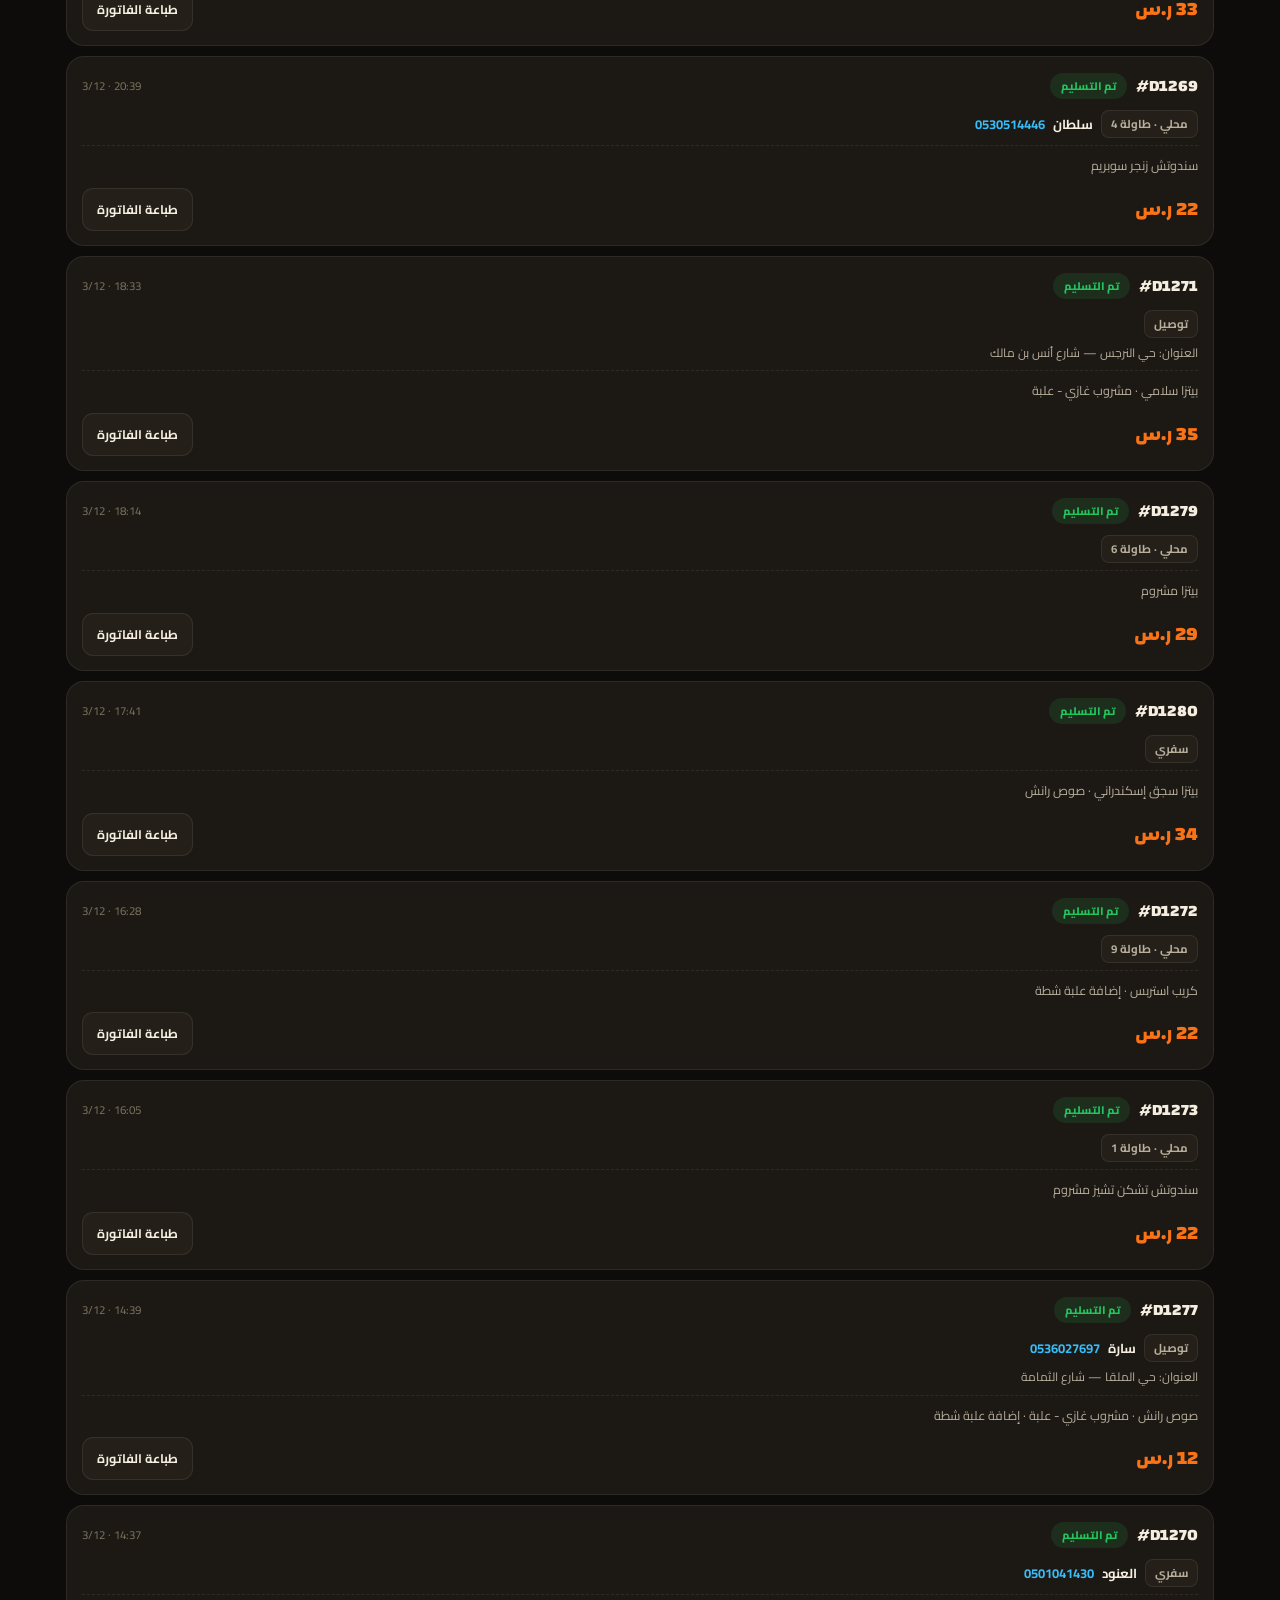
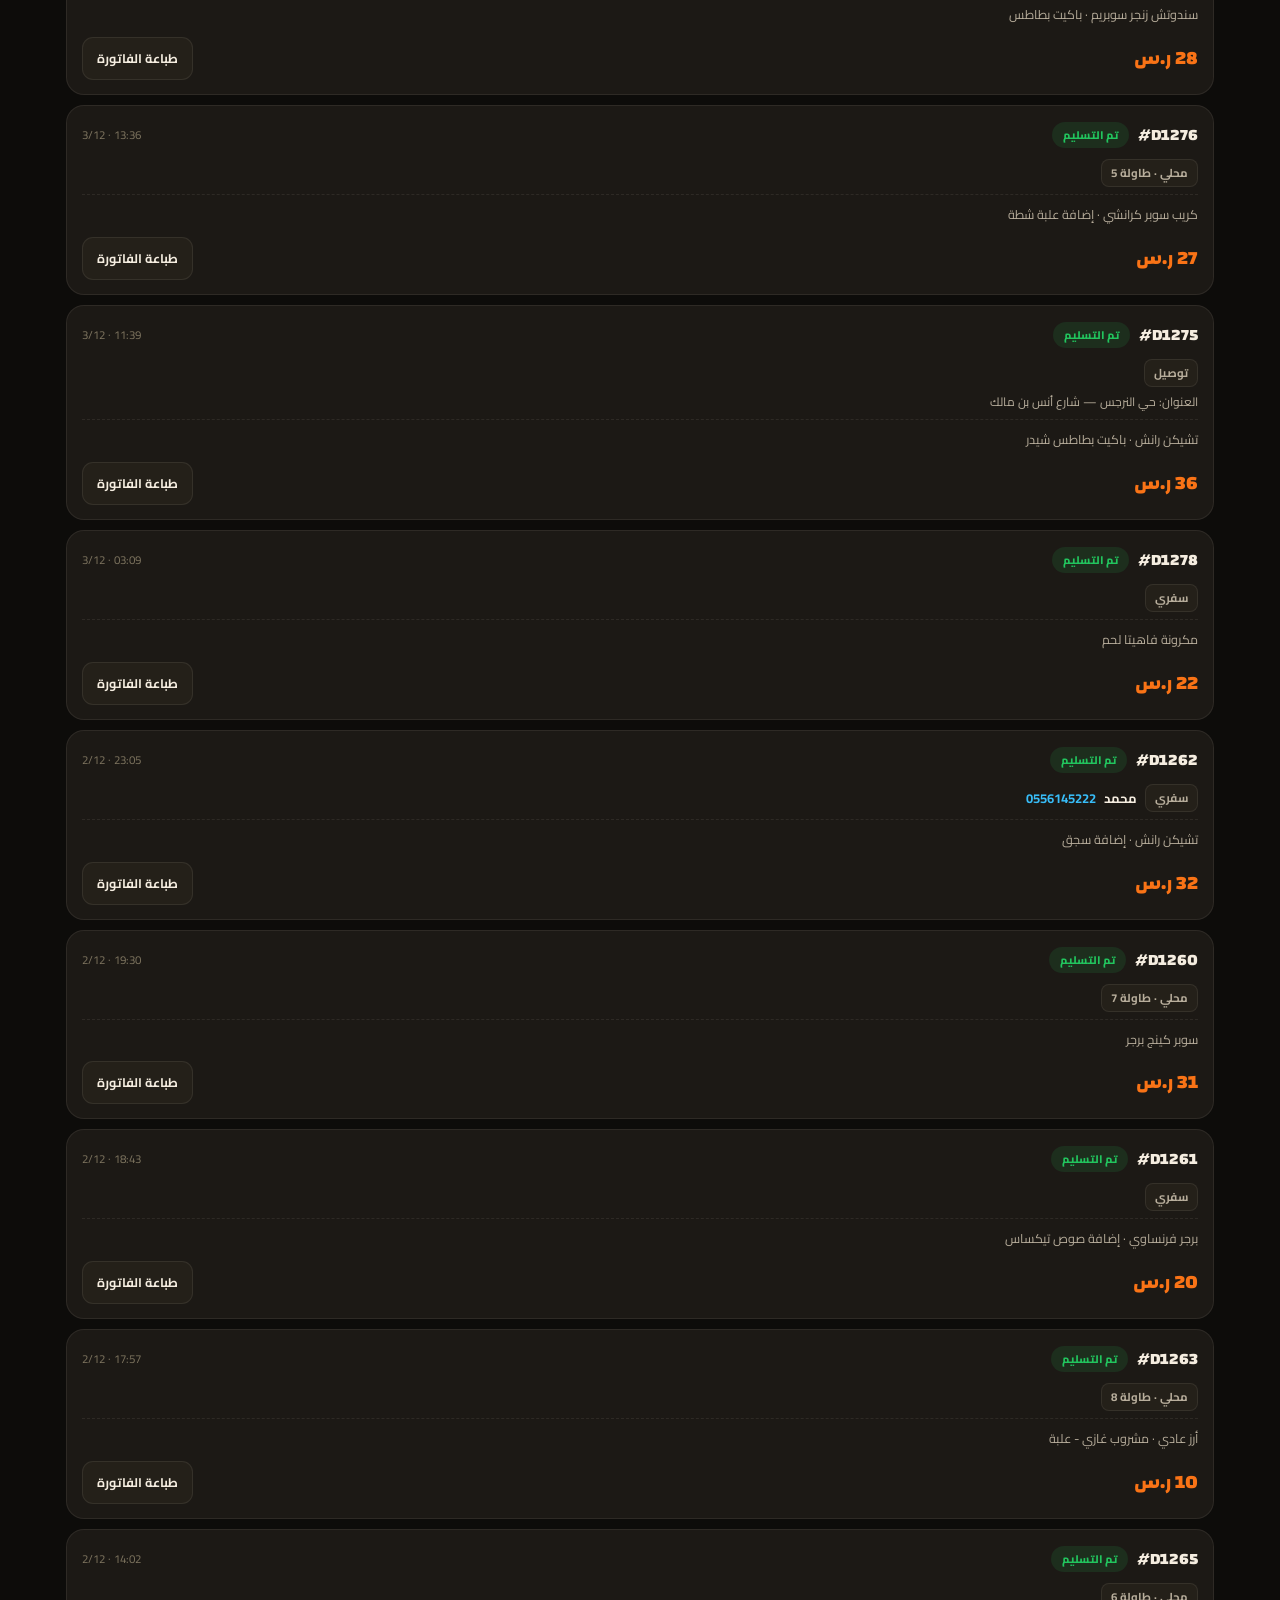
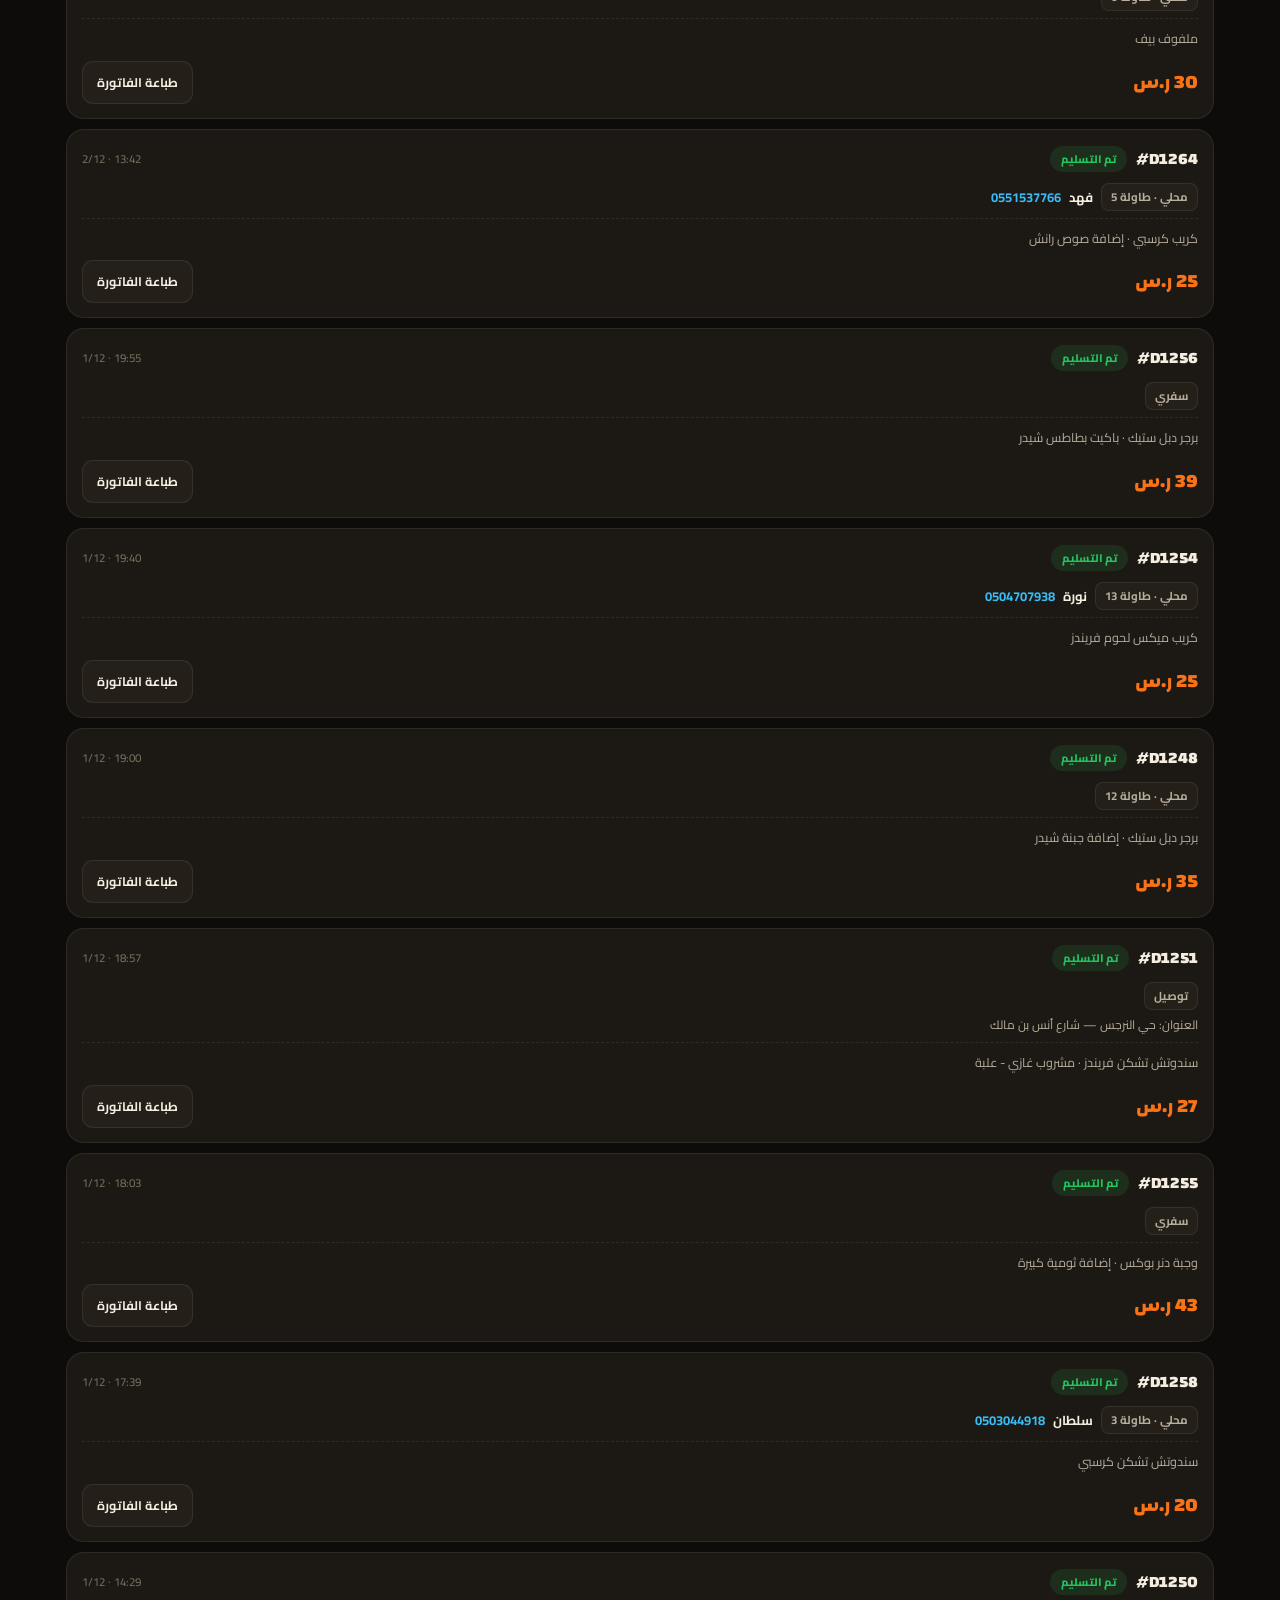
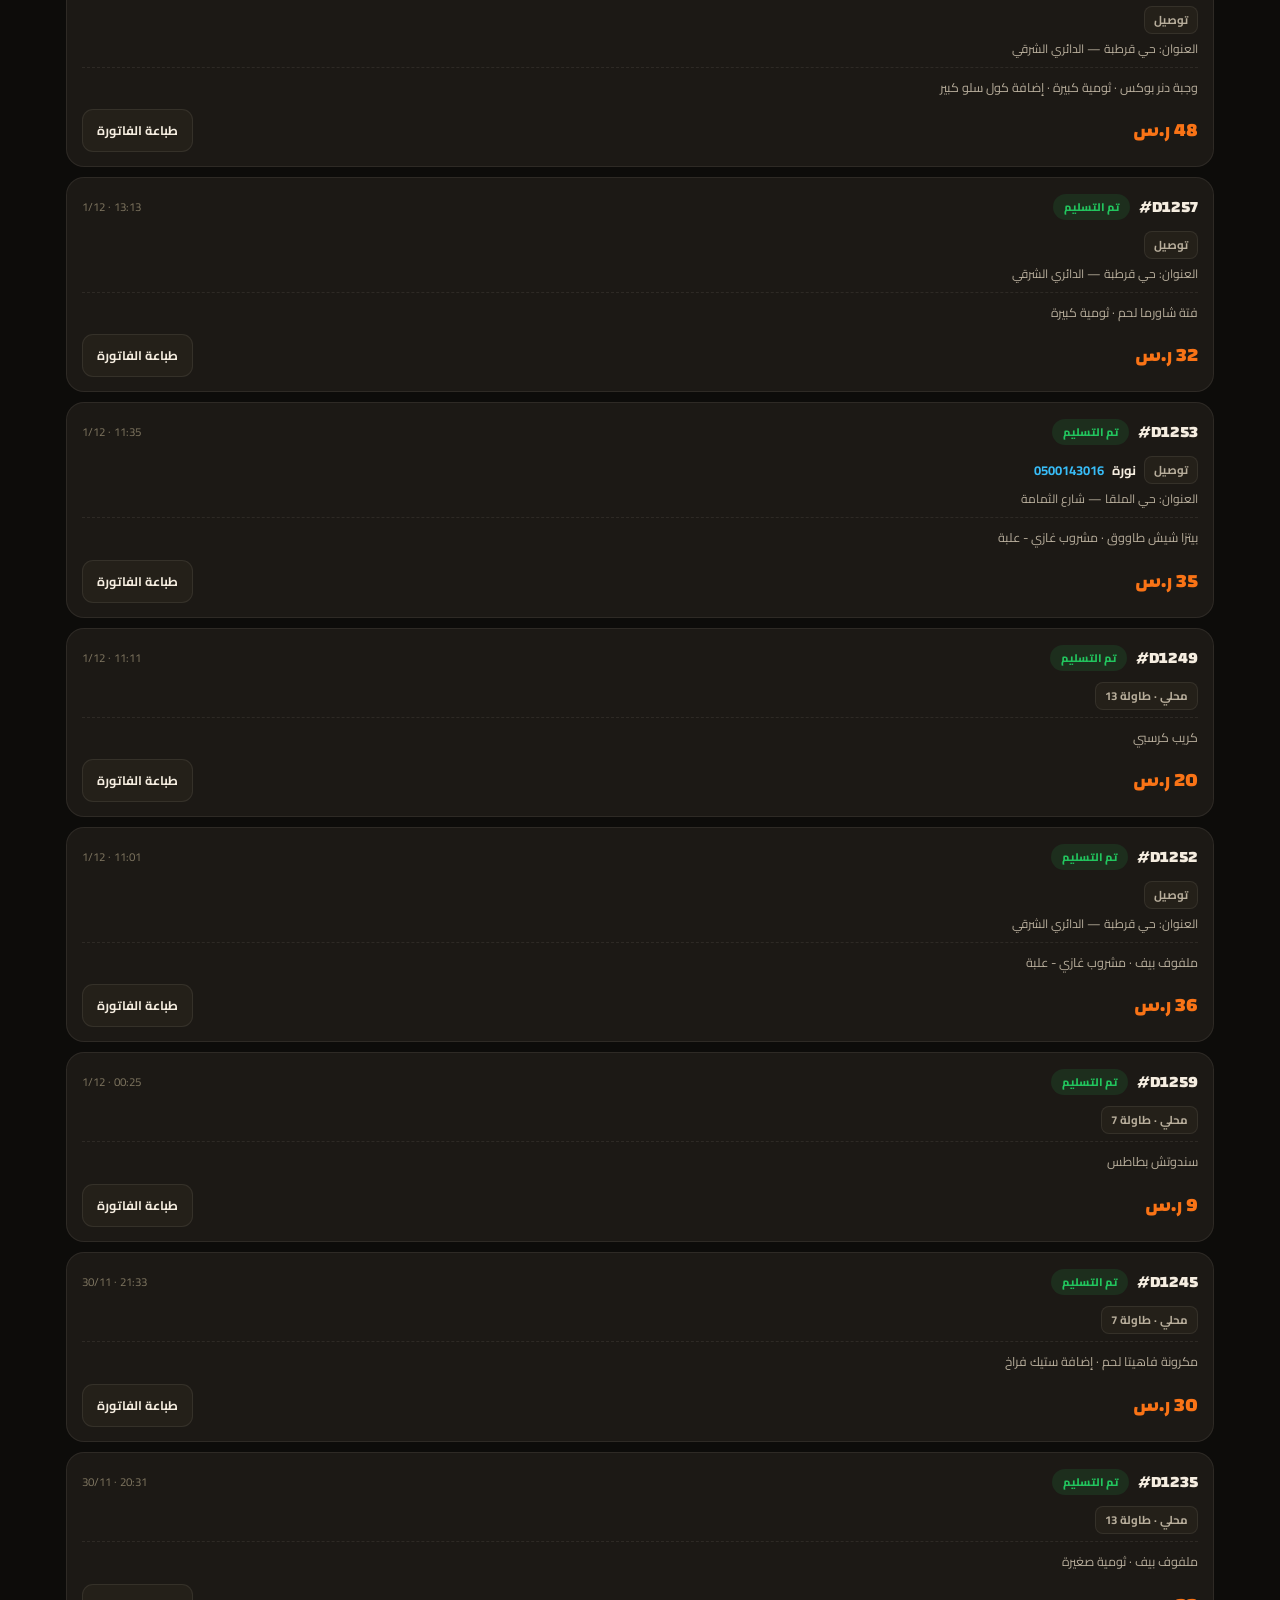
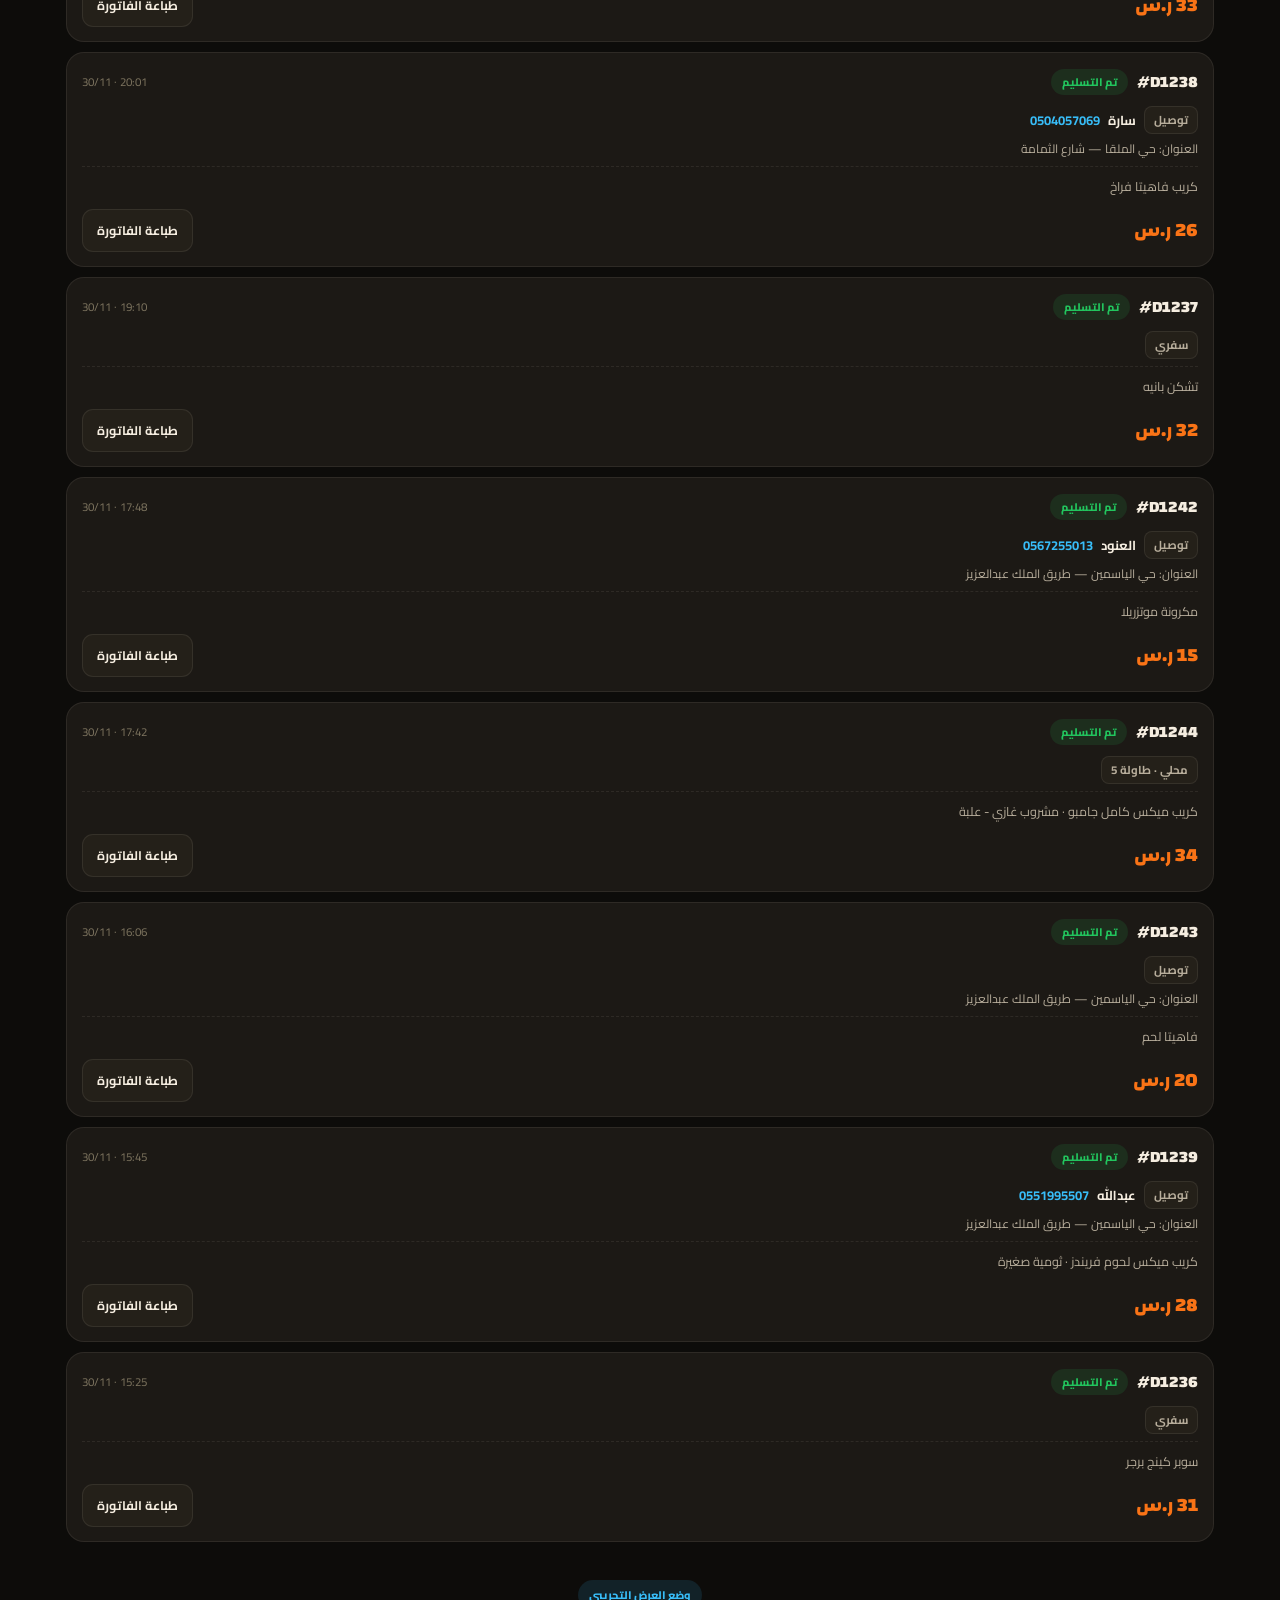
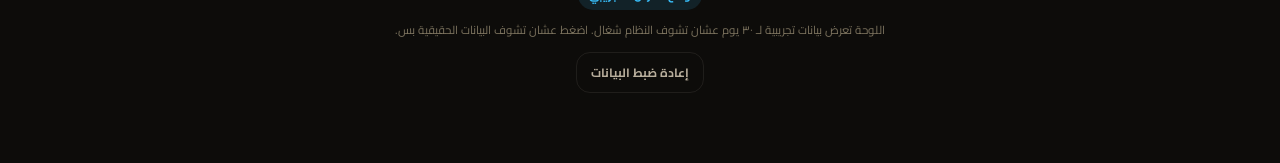
==== commit afde6262: "تحويل النظام لمطعم سعودي بالريال - الأسعار بالريال بمعاملات واقعية لكل قسم + مشروبات سعودية - اللهجة" ====
--- a/owner.html
+++ b/owner.html
@@ -4,14 +4,14 @@
 <meta charset="UTF-8">
 <meta name="viewport" content="width=device-width, initial-scale=1.0, viewport-fit=cover">
 <meta name="robots" content="noindex,nofollow">
-<title>لوحة المطعم — مطعم فرندس</title>
+<title>لوحة المطعم — فرندس</title>
 <meta name="theme-color" content="#0D0C0A">
 <link rel="icon" href="data:image/svg+xml,%3Csvg xmlns='http://www.w3.org/2000/svg' viewBox='0 0 100 92'%3E%3Cpath d='M6 14 C34 -4 74 0 95 22 L64 36 C54 27 42 26 33 32 L46 88 Z' fill='%2322C55E'/%3E%3C/svg%3E">
 <link rel="preconnect" href="https://fonts.googleapis.com">
 <link rel="preconnect" href="https://fonts.gstatic.com" crossorigin>
 <link href="https://fonts.googleapis.com/css2?family=Changa:wght@400;600;700;800&family=Cairo:wght@400;600;700;900&display=swap" rel="stylesheet">
-<link rel="stylesheet" href="assets/core.css">
-<link rel="stylesheet" href="assets/owner.css">
+<link rel="stylesheet" href="assets/core.css?v=3">
+<link rel="stylesheet" href="assets/owner.css?v=3">
 </head>
 <body>
 
@@ -24,15 +24,15 @@
       </div>
       <div class="sp"></div>
       <span class="live"><i></i> مباشر</span>
-      <button class="iconbtn" id="sndBtn" onclick="Own.tglSound()" title="صوت التنبيه">🔔</button>
-      <button class="iconbtn" onclick="Own.theme()" title="الوضع">🌙</button>
+      <button class="iconbtn" id="sndBtn" onclick="Own.tglSound()" title="صوت التنبيه" aria-label="صوت التنبيه"><svg width="18" height="18" viewBox="0 0 24 24" fill="none" stroke="currentColor" stroke-width="2" stroke-linecap="round" stroke-linejoin="round"><path d="M18 8a6 6 0 0 0-12 0c0 7-3 9-3 9h18s-3-2-3-9"/><path d="M13.7 21a2 2 0 0 1-3.4 0"/></svg><span id="sndOff" class="snd-off hidden"></span></button>
+      <button class="iconbtn" onclick="Own.theme()" title="الوضع الليلي" aria-label="الوضع الليلي"><svg width="18" height="18" viewBox="0 0 24 24" fill="none" stroke="currentColor" stroke-width="2" stroke-linecap="round" stroke-linejoin="round"><path d="M21 12.8A9 9 0 1 1 11.2 3 7 7 0 0 0 21 12.8z"/></svg></button>
     </div>
     <div id="tabs2">
-      <button class="on" id="tb-or" onclick="Own.tab('or',this)">🧾 الأوردرات<span class="tbadge hidden" id="ordBadge">0</span></button>
-      <button onclick="Own.tab('st',this)">الأرقام</button>
+      <button class="on" id="tb-or" onclick="Own.tab('or',this)">الطلبات<span class="tbadge hidden" id="ordBadge">0</span></button>
+      <button onclick="Own.tab('st',this)">التقارير</button>
       <button onclick="Own.tab('cu',this)">العملاء</button>
       <button onclick="Own.tab('ct',this)">التحكم</button>
-      <button onclick="Own.tab('roi',this)">💰 حاسبة العائد</button>
+      <button onclick="Own.tab('roi',this)">حاسبة العائد</button>
     </div>
   </div>
 </div>
@@ -42,9 +42,9 @@
 <!-- ============ الأوردرات (الصفحة الأساسية) ============ -->
 <div class="pane on" id="pane-or">
   <div class="grid g3" style="margin-bottom:12px">
-    <div class="kpi"><div class="lb">أوردرات النهاردة</div><div class="v mono" id="tOrd">0</div></div>
-    <div class="kpi acc"><div class="lb">مبيعات النهاردة</div><div class="v"><span id="tRev" class="mono">0</span> <small>ج</small></div></div>
-    <div class="kpi gr"><div class="lb">مستني تحضير</div><div class="v mono" id="tNew">0</div></div>
+    <div class="kpi"><div class="lb">طلبات اليوم</div><div class="v mono" id="tOrd">0</div></div>
+    <div class="kpi acc"><div class="lb">مبيعات اليوم</div><div class="v"><span id="tRev" class="mono">0</span> <small>ر.س</small></div></div>
+    <div class="kpi gr"><div class="lb">قيد التجهيز</div><div class="v mono" id="tNew">0</div></div>
   </div>
 
   <div class="fchips" id="fchips"></div>
@@ -62,35 +62,35 @@
   </div>
 
   <div class="hero-num" style="margin-bottom:12px">
-    <div class="lb">الفلوس اللي السيستم زوّدها في الفترة دي</div>
-    <div class="v"><span id="hAdd" class="mono">0</span> <small style="font-size:.4em">ج</small></div>
-    <div class="d">من الاقتراحات والإضافات اللي المنيو عرضها على العميل — حاجة المنيو المطبوع ما بيعملهاش</div>
+    <div class="lb">الإيراد الإضافي اللي حققه النظام في هذي الفترة</div>
+    <div class="v"><span id="hAdd" class="mono">0</span> <small style="font-size:.4em">ر.س</small></div>
+    <div class="d">من الاقتراحات والإضافات اللي عرضها المنيو على العميل — شي المنيو الورقي ما يسويه</div>
   </div>
 
   <div class="grid g4" style="margin-bottom:12px">
     <div class="kpi"><div class="lb">زوار المنيو</div><div class="v mono" id="kVis">0</div><div class="d" id="kVisD"></div></div>
-    <div class="kpi"><div class="lb">أوردرات من المنيو</div><div class="v mono" id="kOrd">0</div><div class="d" id="kOrdD"></div></div>
-    <div class="kpi acc"><div class="lb">متوسط الفاتورة</div><div class="v"><span id="kAvg" class="mono">0</span> <small>ج</small></div><div class="d">لكل أوردر</div></div>
-    <div class="kpi gr"><div class="lb">قبول الاقتراحات</div><div class="v"><span id="kUp" class="mono">0</span><small>٪</small></div><div class="d">وافقوا يزوّدوا صنف</div></div>
+    <div class="kpi"><div class="lb">طلبات من المنيو</div><div class="v mono" id="kOrd">0</div><div class="d" id="kOrdD"></div></div>
+    <div class="kpi acc"><div class="lb">متوسط الفاتورة</div><div class="v"><span id="kAvg" class="mono">0</span> <small>ر.س</small></div><div class="d">لكل طلب</div></div>
+    <div class="kpi gr"><div class="lb">قبول الاقتراحات</div><div class="v"><span id="kUp" class="mono">0</span><small>٪</small></div><div class="d">وافقوا يضيفون صنف</div></div>
   </div>
   <div class="grid g4" style="margin-bottom:12px">
-    <div class="kpi"><div class="lb">إجمالي مبيعات المنيو</div><div class="v"><span id="kRev" class="mono">0</span> <small>ج</small></div></div>
-    <div class="kpi"><div class="lb">إيراد الاقتراحات</div><div class="v"><span id="kUpRev" class="mono">0</span> <small>ج</small></div></div>
-    <div class="kpi"><div class="lb">إيراد الإضافات</div><div class="v"><span id="kAdRev" class="mono">0</span> <small>ج</small></div></div>
-    <div class="kpi"><div class="lb">أصناف ميتة</div><div class="v mono" style="color:var(--red)" id="kDead">0</div><div class="d">محدش فتحها خالص</div></div>
+    <div class="kpi"><div class="lb">إجمالي مبيعات المنيو</div><div class="v"><span id="kRev" class="mono">0</span> <small>ر.س</small></div></div>
+    <div class="kpi"><div class="lb">إيراد الاقتراحات</div><div class="v"><span id="kUpRev" class="mono">0</span> <small>ر.س</small></div></div>
+    <div class="kpi"><div class="lb">إيراد الإضافات</div><div class="v"><span id="kAdRev" class="mono">0</span> <small>ر.س</small></div></div>
+    <div class="kpi"><div class="lb">أصناف ميتة</div><div class="v mono" style="color:var(--red)" id="kDead">0</div><div class="d">ما فتحها أحد نهائيًا</div></div>
   </div>
 
   <div class="grid g2" style="margin-bottom:12px">
     <div class="card">
-      <h3>⏰ أوقات الذروة</h3>
-      <div class="sub">في أي ساعة الناس بتتفرج على المنيو — تظبط عليها الشيفتات والعروض</div>
+      <h3>أوقات الذروة</h3>
+      <div class="sub">بأي ساعة يتصفح الناس المنيو — ترتب عليها الشفتات والعروض</div>
       <div class="bars" id="hourBars"></div>
       <div class="axis" id="hourAxis"></div>
       <div class="tagline" style="margin-top:12px" id="peakMsg"></div>
     </div>
     <div class="card">
-      <h3>📅 أيام الأسبوع</h3>
-      <div class="sub">أقوى وأضعف يوم — عشان تحط العرض في اليوم الميت</div>
+      <h3>أيام الأسبوع</h3>
+      <div class="sub">أقوى وأضعف يوم — عشان تحط العرض في اليوم الهادي</div>
       <div class="bars" id="dowBars"></div>
       <div class="axis" id="dowAxis"></div>
       <div class="tagline" style="margin-top:12px" id="dowMsg"></div>
@@ -99,29 +99,29 @@
 
   <div class="grid g2" style="margin-bottom:12px">
     <div class="card">
-      <h3>🔝 أكتر ١٢ صنف اتشاف</h3>
-      <div class="sub">دي اللي تستاهل صورة أحسن ومكان أعلى في المنيو</div>
+      <h3>أكثر ١٢ صنف مشاهدة</h3>
+      <div class="sub">هذي تستاهل صورة أفضل ومكان أعلى في المنيو</div>
       <div class="rowlist" id="topItems"></div>
     </div>
     <div class="card">
-      <h3>💸 أكتر ١٢ صنف جاب فلوس</h3>
-      <div class="sub">مش دايمًا نفس اللي بيتشاف — الفرق بينهم فرصة</div>
+      <h3>أكثر ١٢ صنف إيرادًا</h3>
+      <div class="sub">مو دايم نفس اللي ينشاف — الفرق بينهم فرصة</div>
       <div class="rowlist" id="topRev"></div>
     </div>
   </div>
 
   <div class="card" style="margin-bottom:12px">
-    <h3>⚠️ اتشاف كتير… ومحدش طلبه</h3>
-    <div class="sub">جاذب في الاسم بس بيخسر عند لحظة القرار — يعني السعر عالي أو الوصف/الصورة ضعيفة</div>
+    <h3>انشاف كثير… وما أحد طلبه</h3>
+    <div class="sub">جذاب بالاسم لكنه يخسر عند القرار — يا السعر مرتفع يا الوصف/الصورة ضعيفة</div>
     <div class="rowlist" id="leak"></div>
   </div>
 
   <div class="card">
-    <h3>🪦 الأصناف الميتة — <span id="deadN" style="color:var(--red)">0</span> صنف</h3>
-    <div class="sub">ولا حد فتحها ولا مرة في الفترة دي. بتاكل مخزون ومساحة في المنيو.</div>
+    <h3>الأصناف الميتة — <span id="deadN" style="color:var(--red)">0</span> صنف</h3>
+    <div class="sub">ما فتحها أحد ولا مرة في هذي الفترة. تاكل مخزون ومساحة من المنيو.</div>
     <div class="dead" id="deadList"></div>
     <div class="tagline" style="margin-top:13px">
-      قرار سريع: <b>شيل نص دول</b> — المنيو يقصر، العميل يقرر أسرع، ومتوسط الفاتورة يعلى.
+      قرار سريع: <b>شِل نصهم</b> — المنيو يقصر والعميل يقرر أسرع.
     </div>
   </div>
 </div>
@@ -129,21 +129,21 @@
 <!-- ============ العملاء ============ -->
 <div class="pane" id="pane-cu">
   <div class="grid g3" style="margin-bottom:12px">
-    <div class="kpi"><div class="lb">أرقام اتجمعت</div><div class="v mono" id="cKn">0</div><div class="d">أصل بيملكه المطعم</div></div>
+    <div class="kpi"><div class="lb">أرقام العملاء</div><div class="v mono" id="cKn">0</div><div class="d">أصل يملكه المطعم</div></div>
     <div class="kpi gr"><div class="lb">متوسط التقييم</div><div class="v"><span id="kStars" class="mono">0</span><small>/5</small></div><div class="d" id="kStarsD"></div></div>
-    <div class="kpi"><div class="lb">شكاوى اتمسكت</div><div class="v mono" style="color:var(--red)" id="kLow">0</div><div class="d">قبل ما توصل جوجل</div></div>
+    <div class="kpi"><div class="lb">شكاوى انمسكت</div><div class="v mono" style="color:var(--red)" id="kLow">0</div><div class="d">قبل لا توصل قوقل</div></div>
   </div>
 
   <div class="grid g2">
     <div class="card">
-      <h3>📇 قاعدة عملائك</h3>
-      <div class="sub">كل رقم بيتجمّع من الأوردرات — تقدر تبعتله عروضك في أي وقت</div>
+      <h3>قاعدة عملائك</h3>
+      <div class="sub">كل رقم ينجمع من الطلبات — تقدر ترسل له عروضك بأي وقت</div>
       <div class="rowlist" id="customers"></div>
-      <button class="btn btn-s no-print" style="margin-top:12px" onclick="Own.exportCsv()">⬇️ تنزيل الأرقام (CSV)</button>
-    </div>
-    <div class="card">
-      <h3>⭐ التقييمات</h3>
-      <div class="sub">٤ نجوم فأكتر بتتوجّه لجوجل — وأقل من كده بتوصلك هنا قبل ما تتنشر</div>
+      <button class="btn btn-s no-print" style="margin-top:12px" onclick="Own.exportCsv()">تنزيل الأرقام (CSV)</button>
+    </div>
+    <div class="card">
+      <h3>التقييمات</h3>
+      <div class="sub">٤ نجوم وفوق تتوجه لقوقل — وأقل من كذا توصلك هنا قبل لا تنتشر</div>
       <div id="reviews"></div>
     </div>
   </div>
@@ -153,35 +153,23 @@
 <div class="pane" id="pane-ct">
   <div class="grid g2" style="margin-bottom:12px">
     <div class="card">
-      <h3>🔴 خلص الصنف</h3>
-      <div class="sub">اقفل أي صنف نفد — بيختفي من منيو العميل في ثانية</div>
-      <input class="searchbox" id="soSearch" placeholder="دوّر على الصنف…">
+      <h3>نفد الصنف</h3>
+      <div class="sub">قفل أي صنف خلص — يختفي من منيو العميل بثانية</div>
+      <input class="searchbox" id="soSearch" placeholder="ابحث عن الصنف">
       <div id="soList" style="max-height:330px;overflow-y:auto"></div>
     </div>
     <div>
-      <div class="card" style="margin-bottom:12px">
-        <h3>🔥 عرض النهاردة</h3>
-        <div class="sub">بيظهر فوق المنيو بعدّاد وقت</div>
-        <div class="ctlrow"><div class="nm">تشغيل العرض</div><div class="sw" id="swOffer" onclick="Own.tglOffer()"><i></i></div></div>
-        <div style="margin-top:12px">
-          <label style="font-size:12px;color:var(--txt3);font-weight:700">عنوان العرض</label>
-          <input class="searchbox" id="offT2" style="margin-top:6px">
-          <label style="font-size:12px;color:var(--txt3);font-weight:700">تفاصيل العرض</label>
-          <input class="searchbox" id="offB2" style="margin-top:6px">
-          <button class="btn btn-p" style="width:100%" onclick="Own.saveOffer()">حفظ وتحديث المنيو</button>
-        </div>
-      </div>
       <div class="card">
-        <h3>💵 تغيير سعر</h3>
-        <div class="sub">بيتغيّر عند العميل فورًا</div>
-        <input class="searchbox" id="prSearch" placeholder="دوّر على الصنف…">
+        <h3>تغيير سعر</h3>
+        <div class="sub">يتغير عند العميل فورًا</div>
+        <input class="searchbox" id="prSearch" placeholder="ابحث عن الصنف">
         <div id="prList" style="max-height:230px;overflow-y:auto"></div>
       </div>
     </div>
   </div>
   <div class="card no-print">
-    <h3>🔗 اللينكات</h3>
-    <div class="sub">لينك العميل يتحط على الترابيزة كـ QR — واللوحة دي ليك انت بس</div>
+    <h3>الروابط</h3>
+    <div class="sub">رابط العميل ينحط على الطاولة كـ QR — واللوحة هذي لك أنت بس</div>
     <div class="rowlist" id="links"></div>
   </div>
 </div>
@@ -189,65 +177,65 @@
 <!-- ============ حاسبة العائد ============ -->
 <div class="pane" id="pane-roi">
   <div class="card" style="margin-bottom:12px">
-    <h3>💰 السيستم ده بيرجّع فلوسه في كام يوم؟</h3>
-    <div class="sub">غيّر الأرقام بأرقام مطعمك انت — الحساب بيتظبط لحظيًا</div>
-    <div class="calcrow"><label>عدد الأوردرات في اليوم</label><input id="rOrd" type="number" value="60"></div>
-    <div class="calcrow"><label>متوسط الفاتورة الحالي (ج)</label><input id="rAvg" type="number" value="118"></div>
-    <div class="calcrow"><label>الزيادة المتوقعة في الفاتورة (ج)</label><input id="rUp" type="number" value="9"></div>
-    <div class="calcrow"><label>سعر السيستم في السنة (ج)</label><input id="rPrice" type="number" value="7900"></div>
+    <h3>النظام يرجع تكلفته في كم يوم؟</h3>
+    <div class="sub">غيّر الأرقام بأرقام مطعمك — الحساب يتحدث لحظيًا</div>
+    <div class="calcrow"><label>عدد الطلبات في اليوم</label><input id="rOrd" type="number" value="60"></div>
+    <div class="calcrow"><label>متوسط الفاتورة الحالي (ر.س)</label><input id="rAvg" type="number" value="42"></div>
+    <div class="calcrow"><label>الزيادة المتوقعة في الفاتورة (ر.س)</label><input id="rUp" type="number" value="4"></div>
+    <div class="calcrow"><label>سعر النظام في السنة (ر.س)</label><input id="rPrice" type="number" value="1200"></div>
 
     <div class="calcout">
       <div class="lb">الزيادة في المبيعات شهريًا</div>
-      <div class="v"><span id="oMonth" class="mono">0</span> ج</div>
+      <div class="v"><span id="oMonth" class="mono">0</span> ر.س</div>
       <div class="d">
-        سنويًا: <b id="oYear" class="mono">0</b> ج ·
-        بيرجّع تكلفته في <b id="oDays" class="mono">0</b> يوم ·
+        سنويًا: <b id="oYear" class="mono">0</b> ر.س ·
+        يرجع تكلفته في <b id="oDays" class="mono">0</b> يوم ·
         العائد <b id="oRoi" class="mono">0</b>×
       </div>
       <div class="d" style="border-top:1px solid rgba(255,255,255,.09);margin-top:12px;padding-top:10px">
-        وحتى لو الزيادة طلعت <b>نص</b> الرقم ده بس:
-        <b id="oHalf" class="mono">0</b> ج شهريًا — وبرضه بيرجّع تكلفته في <b id="oHalfD" class="mono">0</b> يوم
-      </div>
-    </div>
-    <div class="note">الحساب على زيادة الفاتورة بس. مش محسوب: الأصناف الميتة اللي هتوفّرها، ولا العملاء اللي بيرجعوا بالولاء، ولا تقييمات جوجل اللي بتجيب زباين جدد.</div>
+        وحتى لو الزيادة طلعت <b>نص</b> هذا الرقم:
+        <b id="oHalf" class="mono">0</b> ر.س شهريًا — وبعد يرجع تكلفته في <b id="oHalfD" class="mono">0</b> يوم
+      </div>
+    </div>
+    <div class="note">الحساب على زيادة الفاتورة بس. غير محسوب: توفير الأصناف الميتة، ولا العملاء اللي يرجعون بالولاء، ولا تقييمات قوقل اللي تجيب عملاء جدد.</div>
   </div>
 
   <div class="grid g3">
-    <div class="card"><h3>📉 قبل السيستم</h3>
+    <div class="card"><h3>قبل النظام</h3>
       <div class="rowlist">
-        <div class="rw"><div class="nm"><b>الأوردر</b><span>الويتر يروح ويجي ويغلط</span></div></div>
-        <div class="rw"><div class="nm"><b>الأصناف الميتة</b><span>مش معروفة</span></div></div>
+        <div class="rw"><div class="nm"><b>الطلب</b><span>شفهي ويصير فيه أخطاء</span></div></div>
+        <div class="rw"><div class="nm"><b>الأصناف الميتة</b><span>غير معروفة</span></div></div>
         <div class="rw"><div class="nm"><b>أوقات الذروة</b><span>بالإحساس</span></div></div>
-        <div class="rw"><div class="nm"><b>الاقتراح للعميل</b><span>على مزاج الويتر</span></div></div>
+        <div class="rw"><div class="nm"><b>الاقتراح للعميل</b><span>على مزاج الموظف</span></div></div>
         <div class="rw"><div class="nm"><b>أرقام العملاء</b><span>صفر</span></div></div>
-        <div class="rw"><div class="nm"><b>الشكوى</b><span>بتروح جوجل على طول</span></div></div>
-      </div>
-    </div>
-    <div class="card"><h3>📈 بعد السيستم</h3>
+        <div class="rw"><div class="nm"><b>الشكوى</b><span>تروح قوقل مباشرة</span></div></div>
+      </div>
+    </div>
+    <div class="card"><h3>بعد النظام</h3>
       <div class="rowlist">
-        <div class="rw"><div class="nm"><b>الأوردر</b><span style="color:var(--green)">بيرن عند الكاشير ببياناته كاملة</span></div></div>
+        <div class="rw"><div class="nm"><b>الطلب</b><span style="color:var(--green)">يوصل الكاشير بتنبيه وبياناته كاملة</span></div></div>
         <div class="rw"><div class="nm"><b>الأصناف الميتة</b><span style="color:var(--green)">بالاسم والرقم</span></div></div>
         <div class="rw"><div class="nm"><b>أوقات الذروة</b><span style="color:var(--green)">رسم بياني بالساعة</span></div></div>
         <div class="rw"><div class="nm"><b>الاقتراح للعميل</b><span style="color:var(--green)">تلقائي مع كل صنف</span></div></div>
-        <div class="rw"><div class="nm"><b>أرقام العملاء</b><span style="color:var(--green)">قاعدة بتكبر لوحدها</span></div></div>
-        <div class="rw"><div class="nm"><b>الشكوى</b><span style="color:var(--green)">بتوصلك انت الأول</span></div></div>
-      </div>
-    </div>
-    <div class="card"><h3>🧾 اللي بتاخده</h3>
+        <div class="rw"><div class="nm"><b>أرقام العملاء</b><span style="color:var(--green)">قاعدة تكبر لحالها</span></div></div>
+        <div class="rw"><div class="nm"><b>الشكوى</b><span style="color:var(--green)">توصلك أنت أول</span></div></div>
+      </div>
+    </div>
+    <div class="card"><h3>وش تاخذ</h3>
       <div class="rowlist">
         <div class="rw"><div class="nm"><b>منيو QR كامل</b><span>بهوية مطعمك</span></div></div>
-        <div class="rw"><div class="nm"><b>شاشة أوردرات للكاشير</b><span>بتنبيه صوتي + طباعة ريسيت</span></div></div>
-        <div class="rw"><div class="nm"><b>لوحة أرقام</b><span>ذروة + أصناف ميتة + إيرادات</span></div></div>
-        <div class="rw"><div class="nm"><b>محرّك اقتراحات</b><span>أب-سيل + إضافات + كومبو</span></div></div>
-        <div class="rw"><div class="nm"><b>فلتر تقييمات</b><span>يحمي تقييمك على جوجل</span></div></div>
-        <div class="rw"><div class="nm"><b>تحكّم فوري</b><span>خلص الصنف / سعر / عرض</span></div></div>
+        <div class="rw"><div class="nm"><b>شاشة طلبات للكاشير</b><span>بتنبيه صوتي وطباعة فاتورة</span></div></div>
+        <div class="rw"><div class="nm"><b>لوحة تقارير</b><span>ذروة وأصناف ميتة وإيرادات</span></div></div>
+        <div class="rw"><div class="nm"><b>محرك اقتراحات</b><span>اقتراحات وإضافات وكومبوهات</span></div></div>
+        <div class="rw"><div class="nm"><b>فلتر تقييمات</b><span>يحمي تقييمك في قوقل</span></div></div>
+        <div class="rw"><div class="nm"><b>تحكم فوري</b><span>نفد الصنف وتغيير الأسعار</span></div></div>
       </div>
     </div>
   </div>
 </div>
 
 <div style="text-align:center;padding:26px 0 10px" class="no-print">
-  <span class="demo-chip" id="demoChip" onclick="Own.tglDemo()">● وضع العرض التجريبي</span>
+  <span class="demo-chip" id="demoChip" onclick="Own.tglDemo()">وضع العرض التجريبي</span>
   <div class="note" style="max-width:520px;margin:10px auto 0" id="demoNote"></div>
   <button class="btn btn-ghost" style="margin-top:12px;font-size:12px;padding:8px 14px" onclick="Own.reset()">إعادة ضبط البيانات</button>
 </div>
@@ -256,9 +244,9 @@
 <!-- ============ الريسيت (للطباعة بس) ============ -->
 <div id="printArea"></div>
 
-<script src="data/menu.js"></script>
-<script src="data/sales.js"></script>
-<script src="assets/sys.js"></script>
-<script src="assets/owner.js"></script>
+<script src="data/menu.js?v=3"></script>
+<script src="data/sales.js?v=3"></script>
+<script src="assets/sys.js?v=3"></script>
+<script src="assets/owner.js?v=3"></script>
 </body>
 </html>
--- a/assets/owner.css
+++ b/assets/owner.css
@@ -166,6 +166,8 @@
 .rc-t{display:flex;justify-content:space-between;font-size:11.5px;line-height:2}
 .rc-t.big{font-size:15px;font-weight:800;font-family:'Changa'}
 .rc-f{text-align:center;font-size:10.5px;color:#333;line-height:1.9;padding-top:4px}
+.rc-vat{text-align:center;font-size:9.5px;color:#444;line-height:1.8}
+.snd-off{position:absolute;width:2px;height:24px;background:var(--red);transform:rotate(45deg);border-radius:2px}
 
 @page{size:80mm auto;margin:4mm}
 @media print{
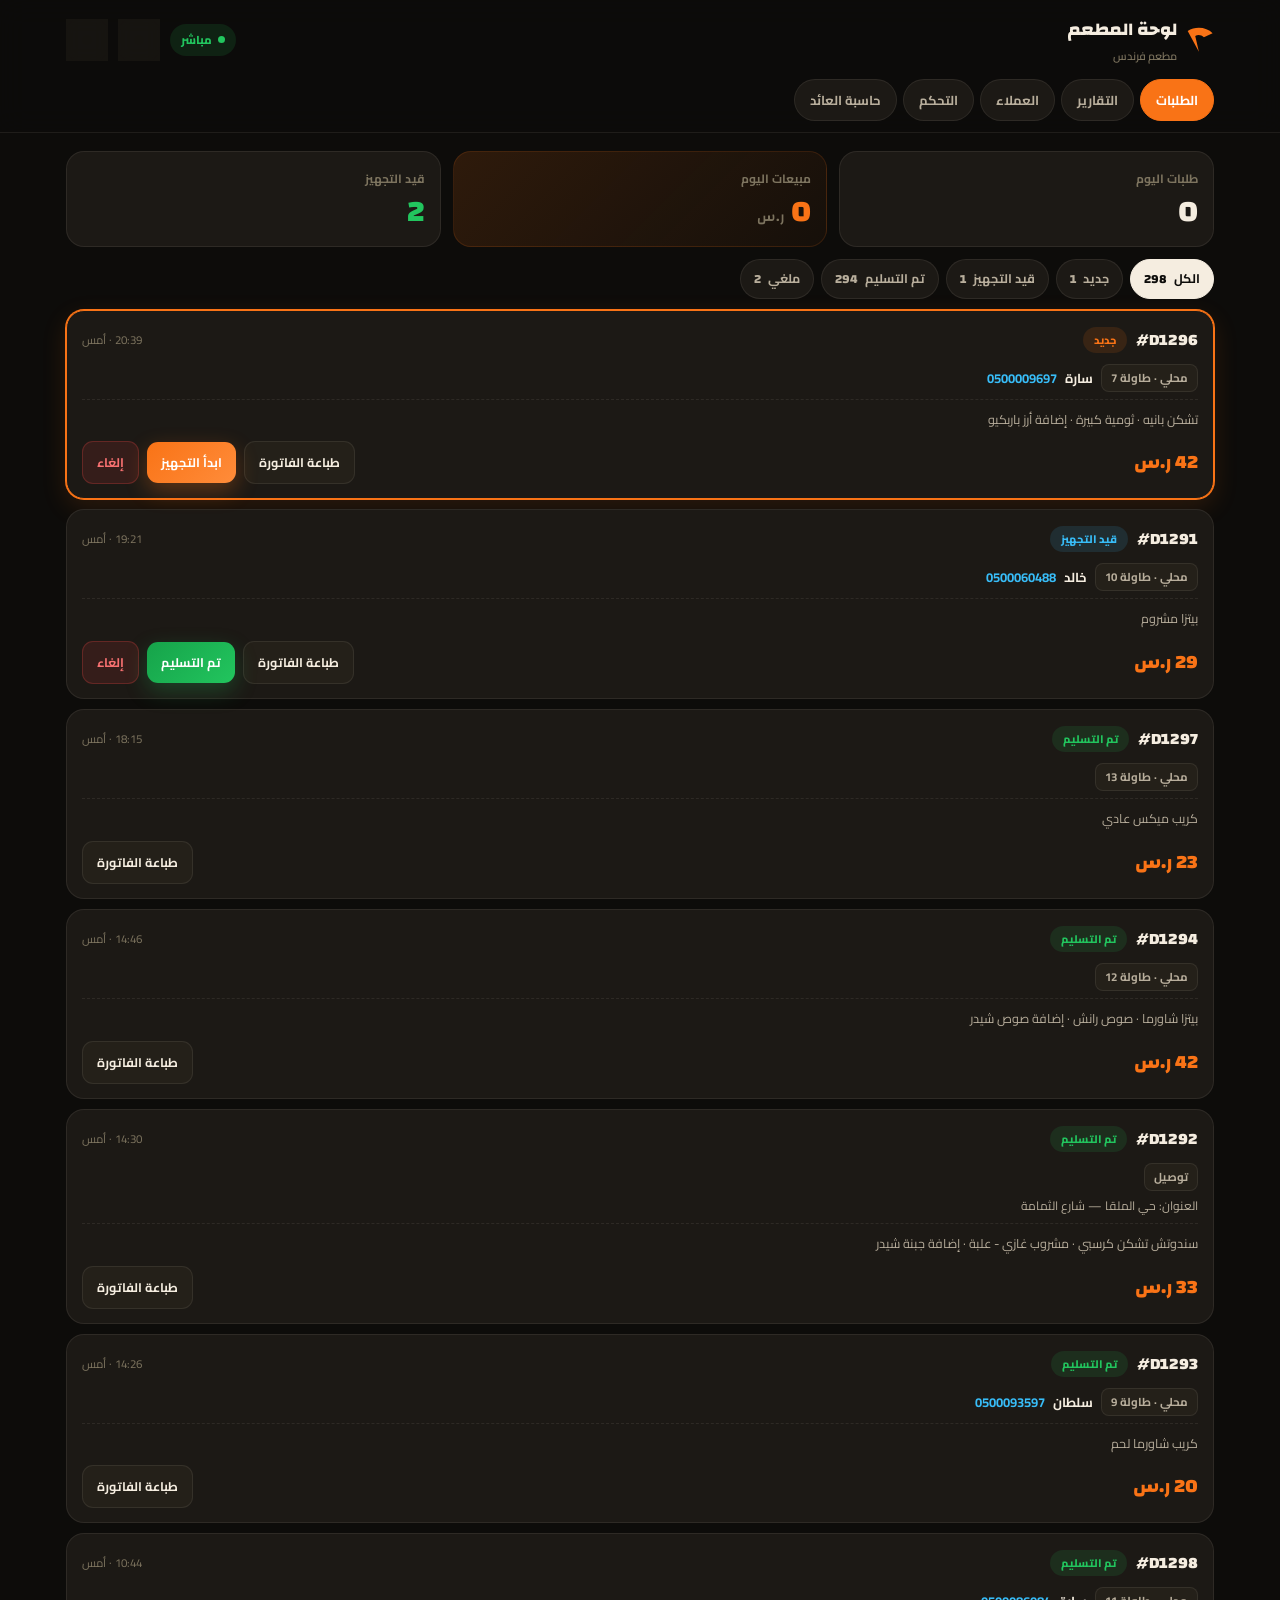
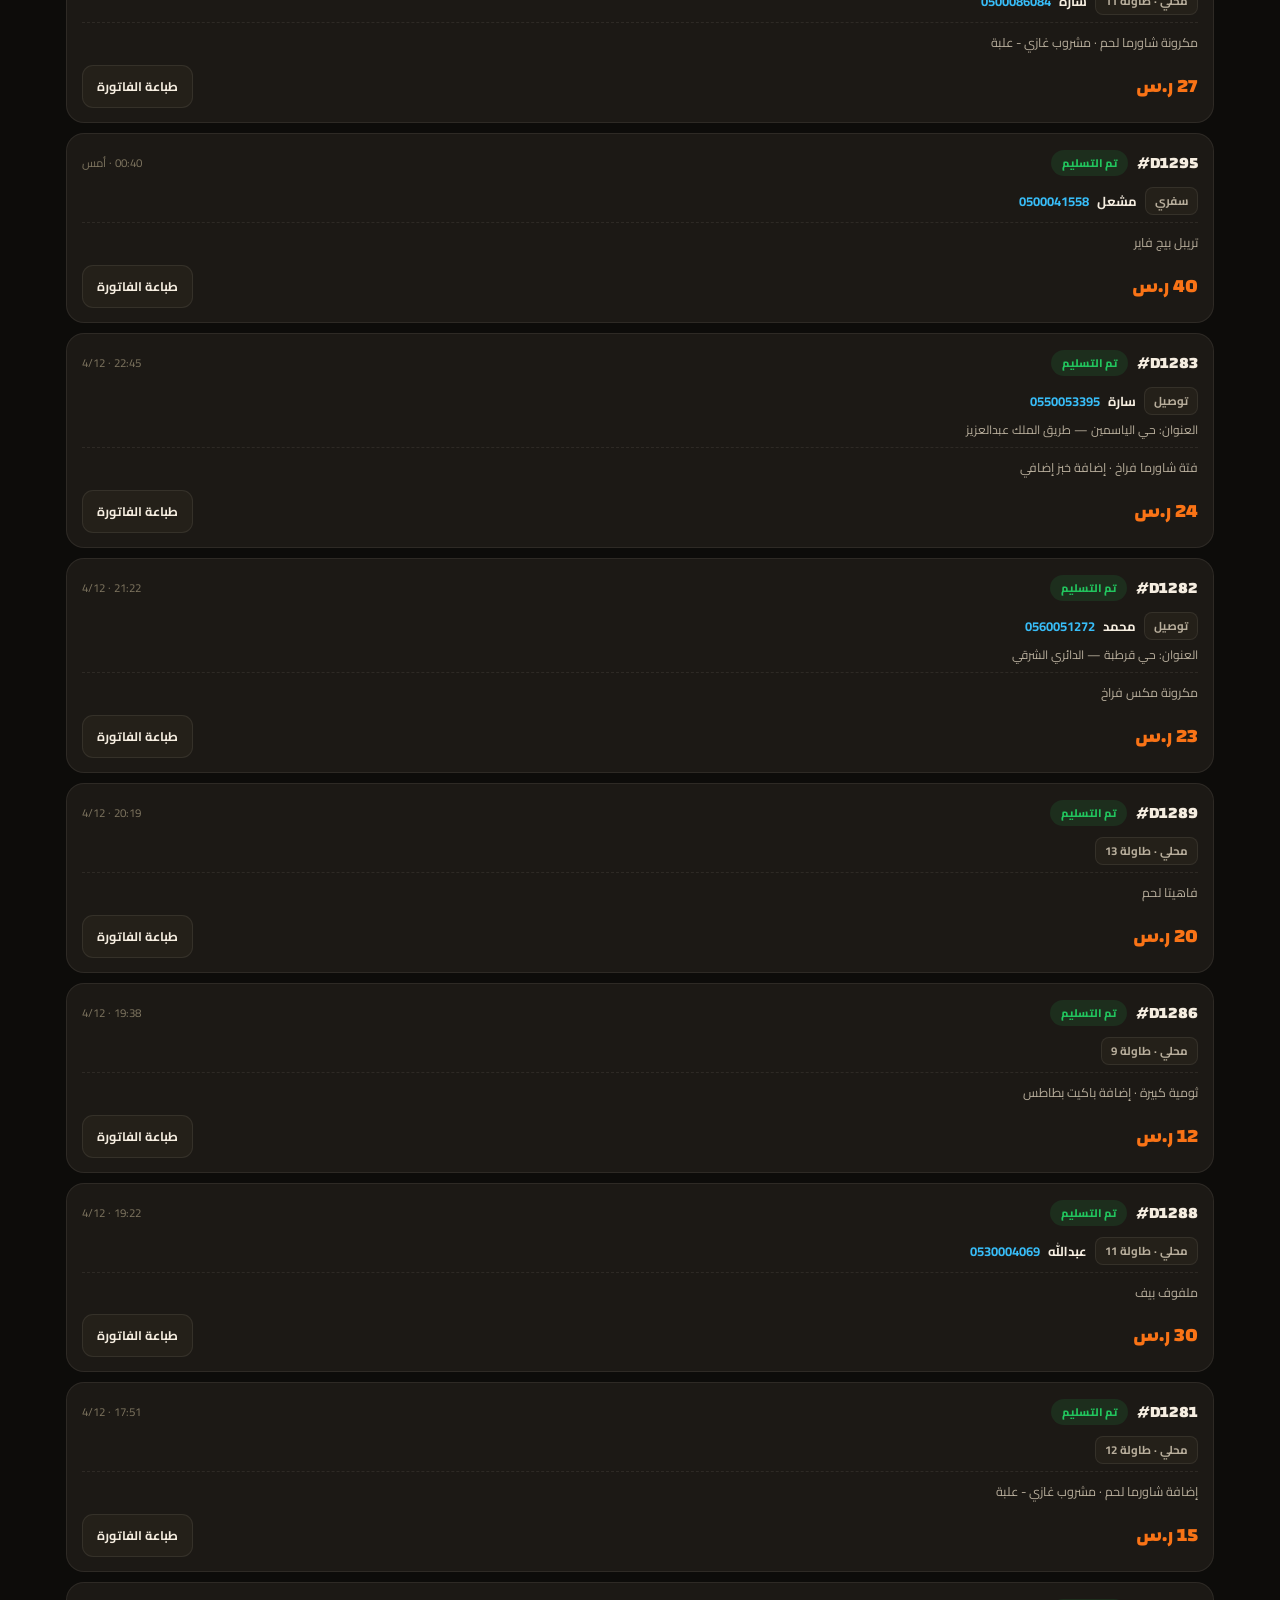
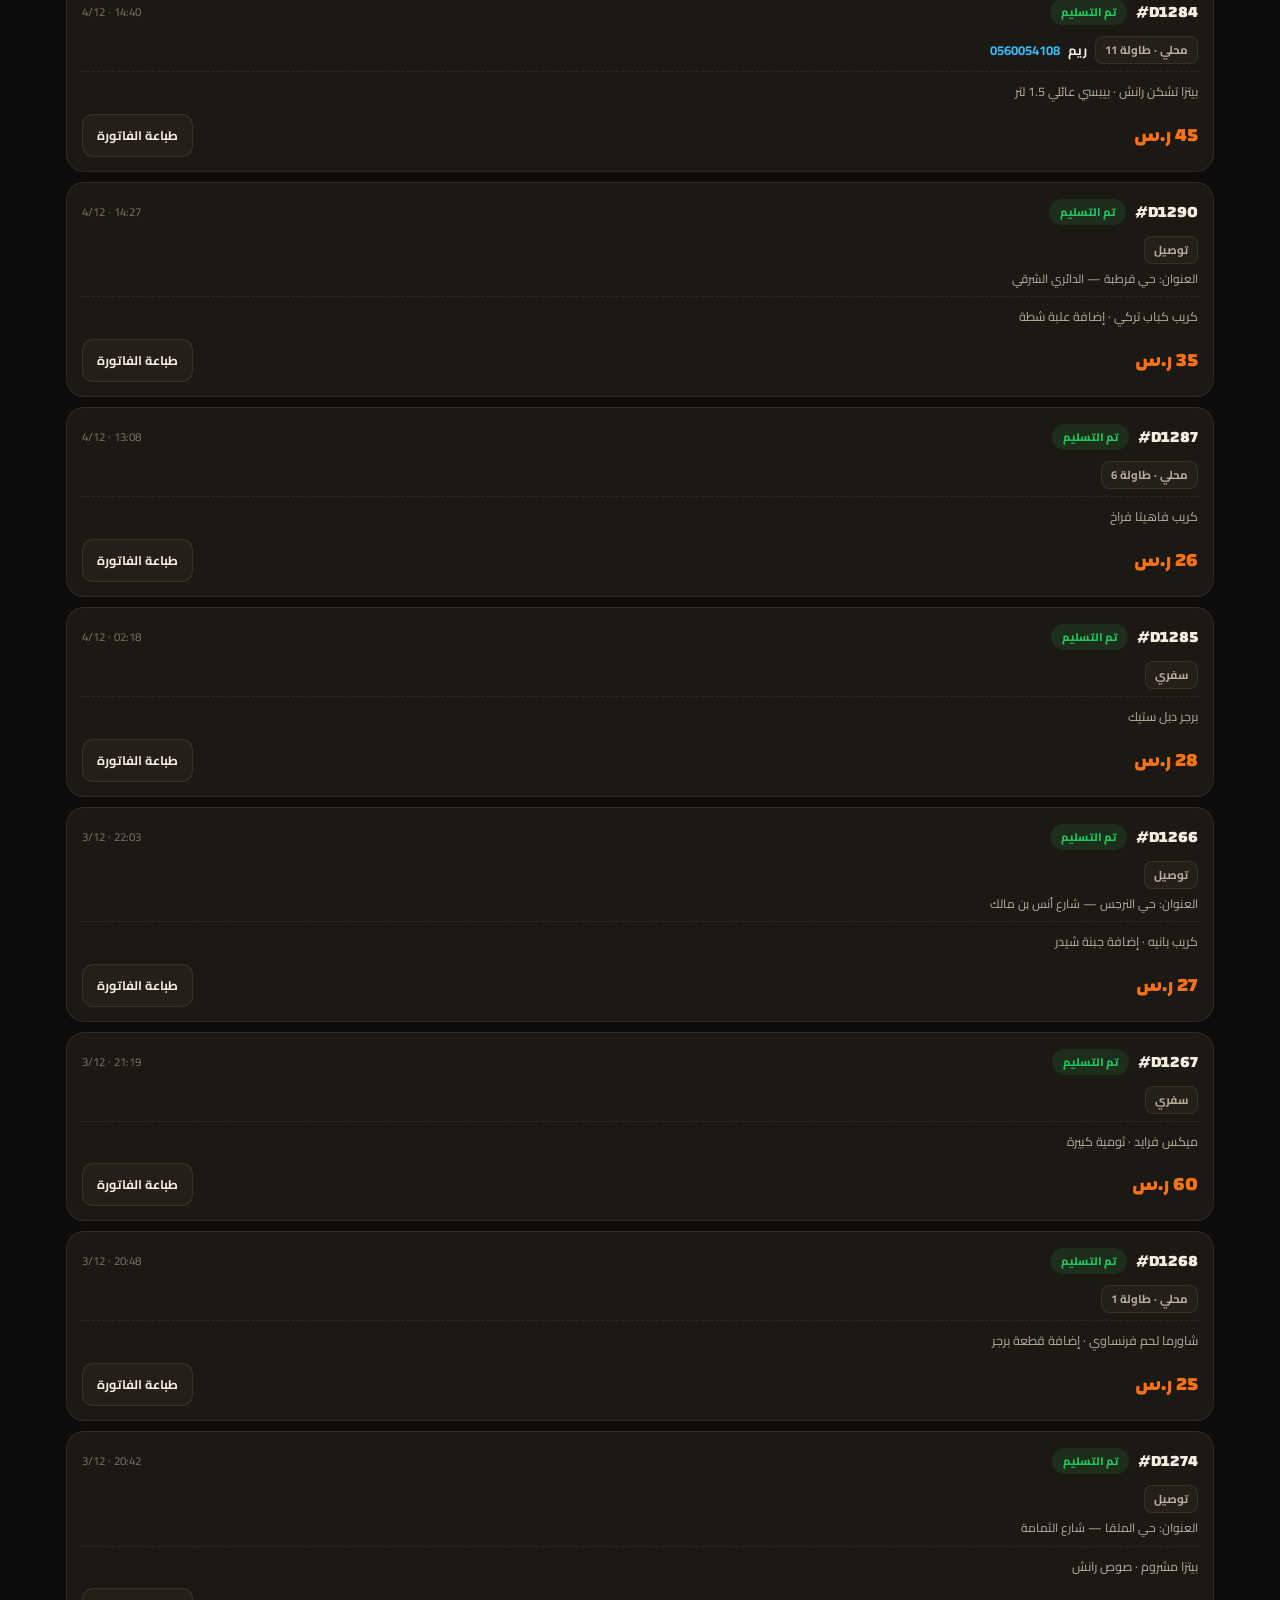
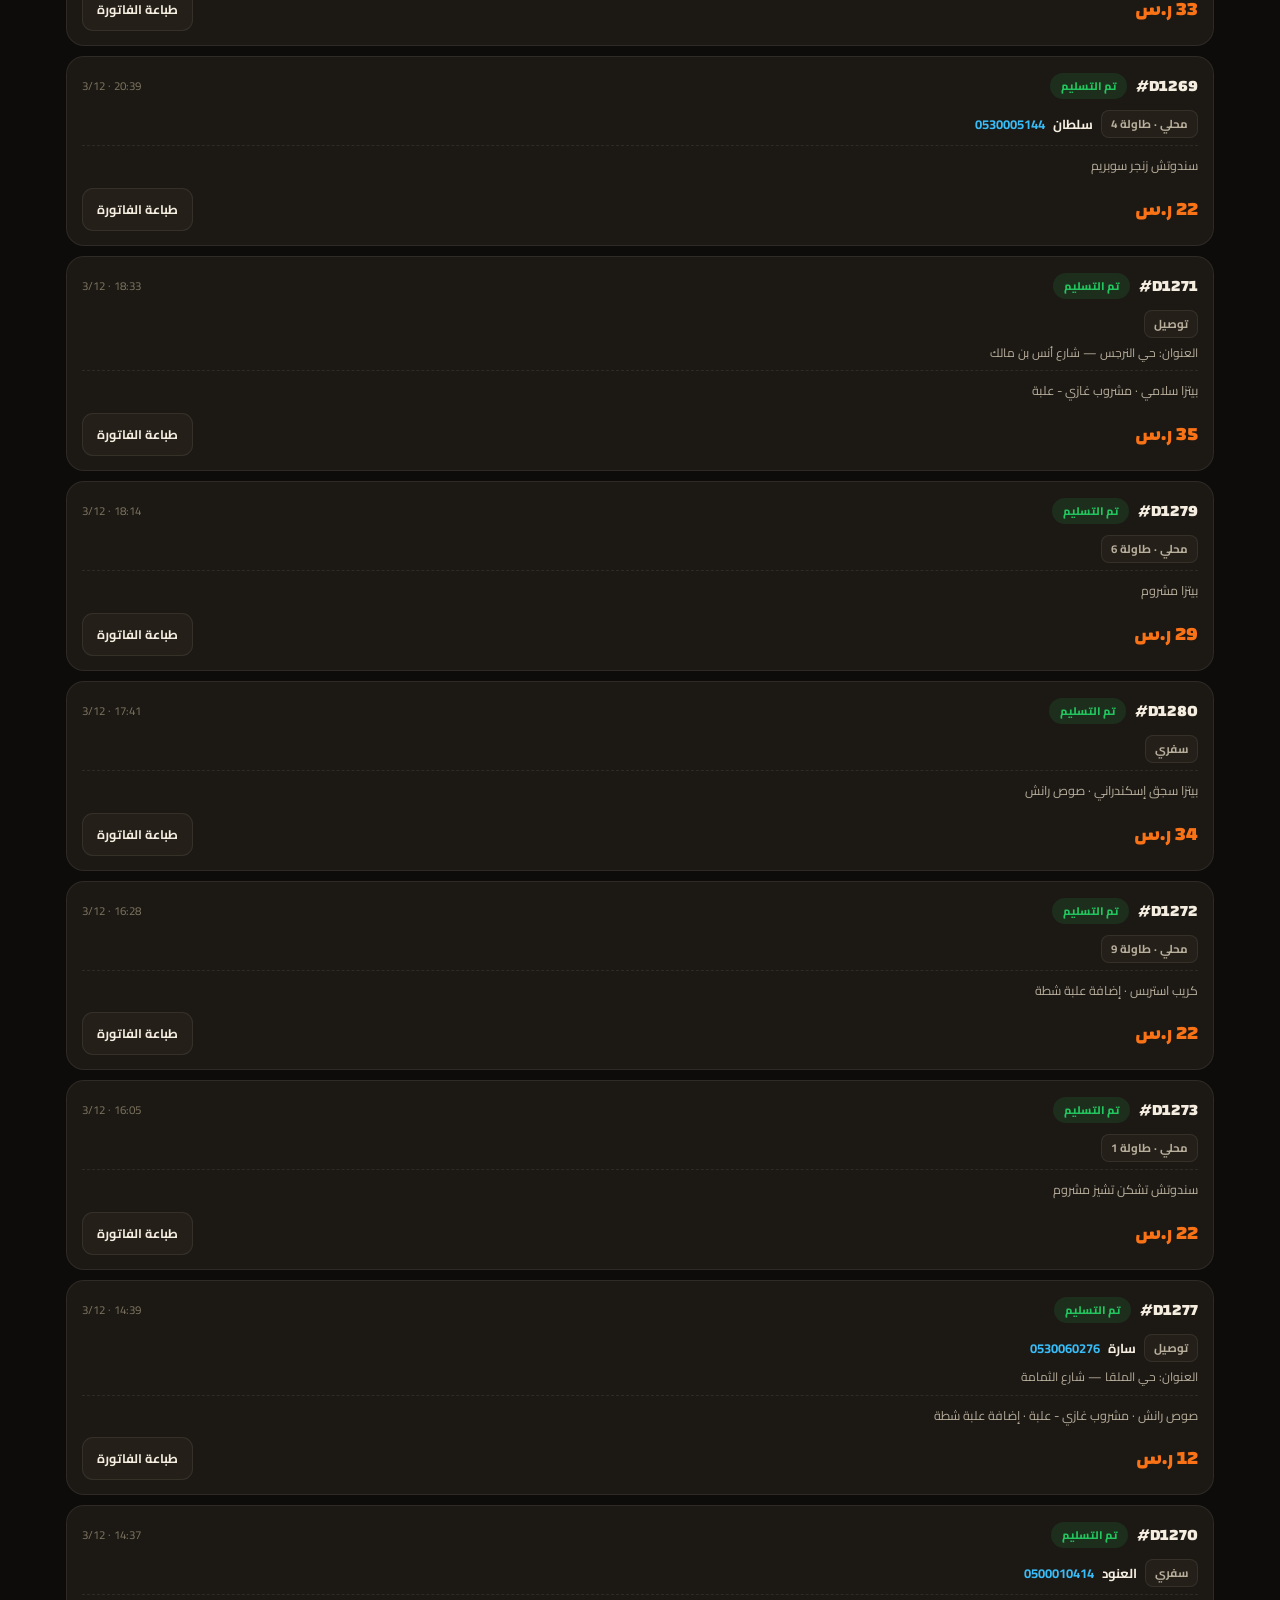
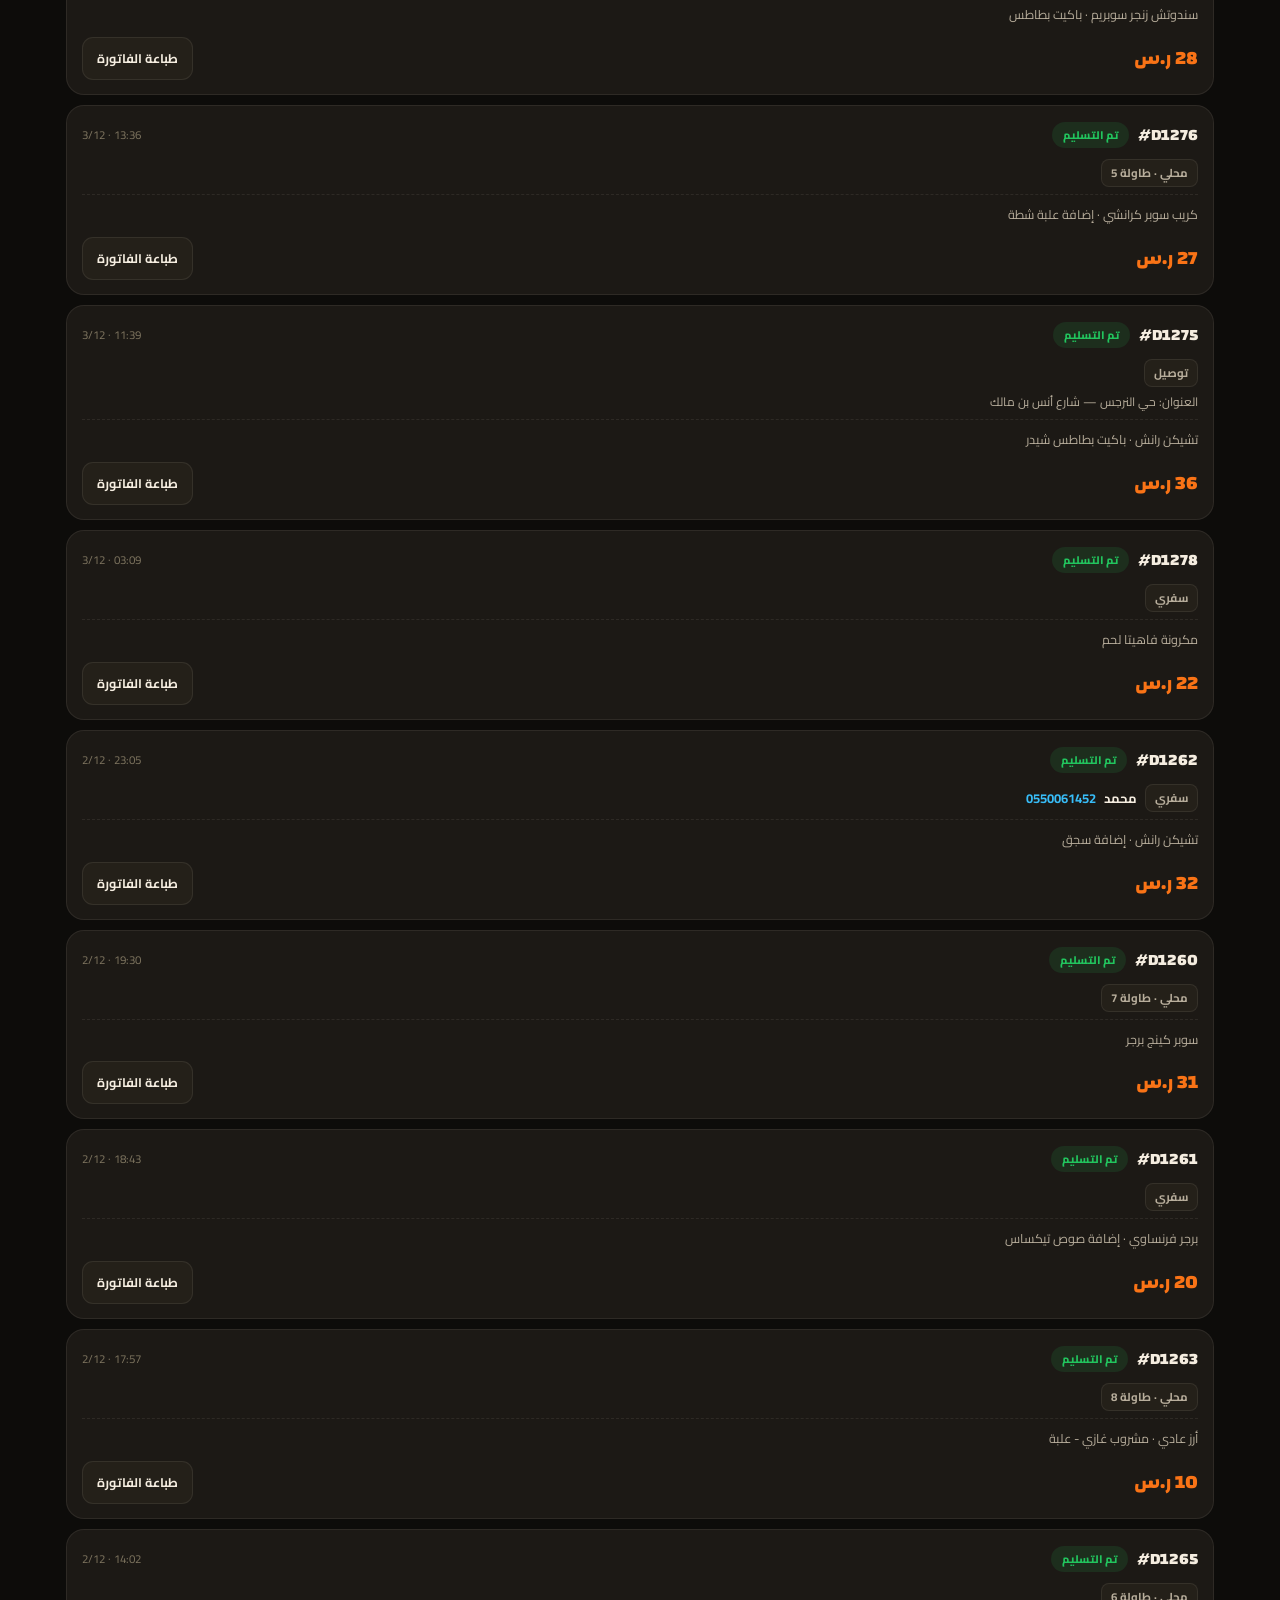
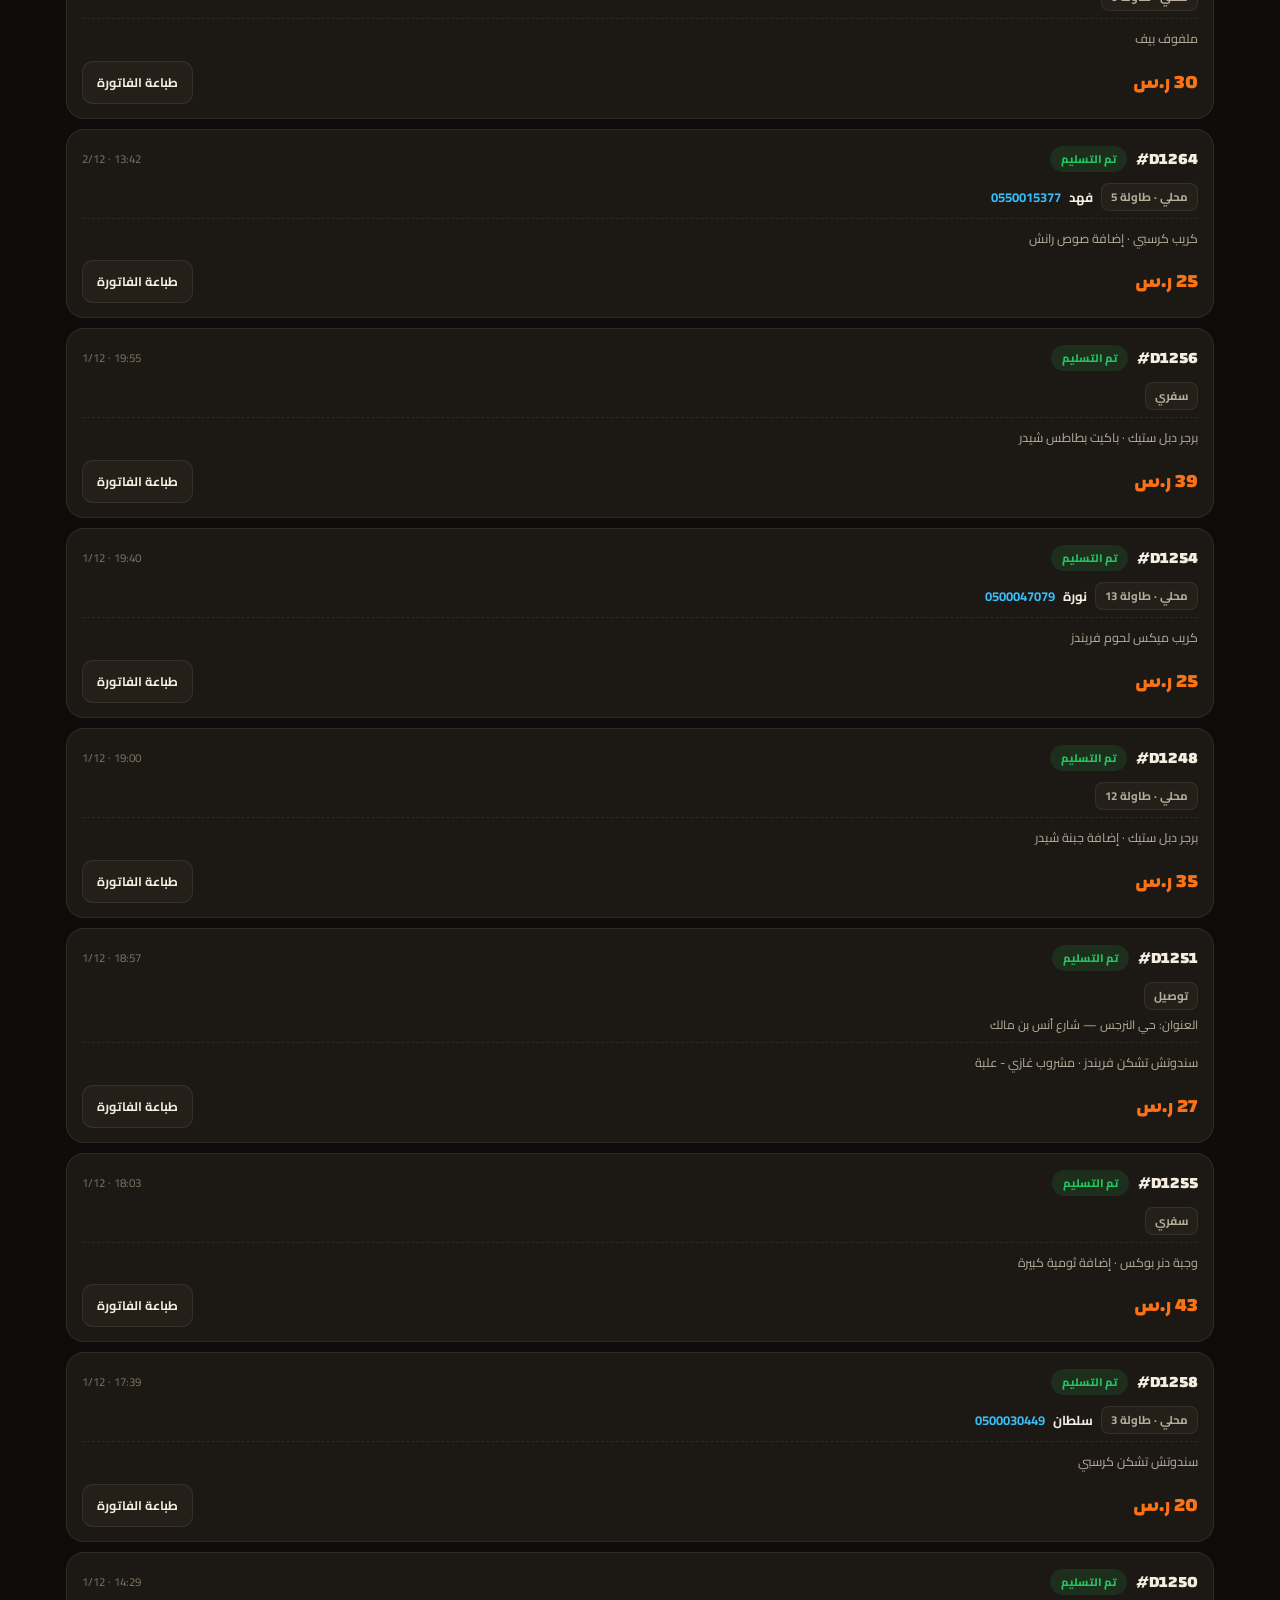
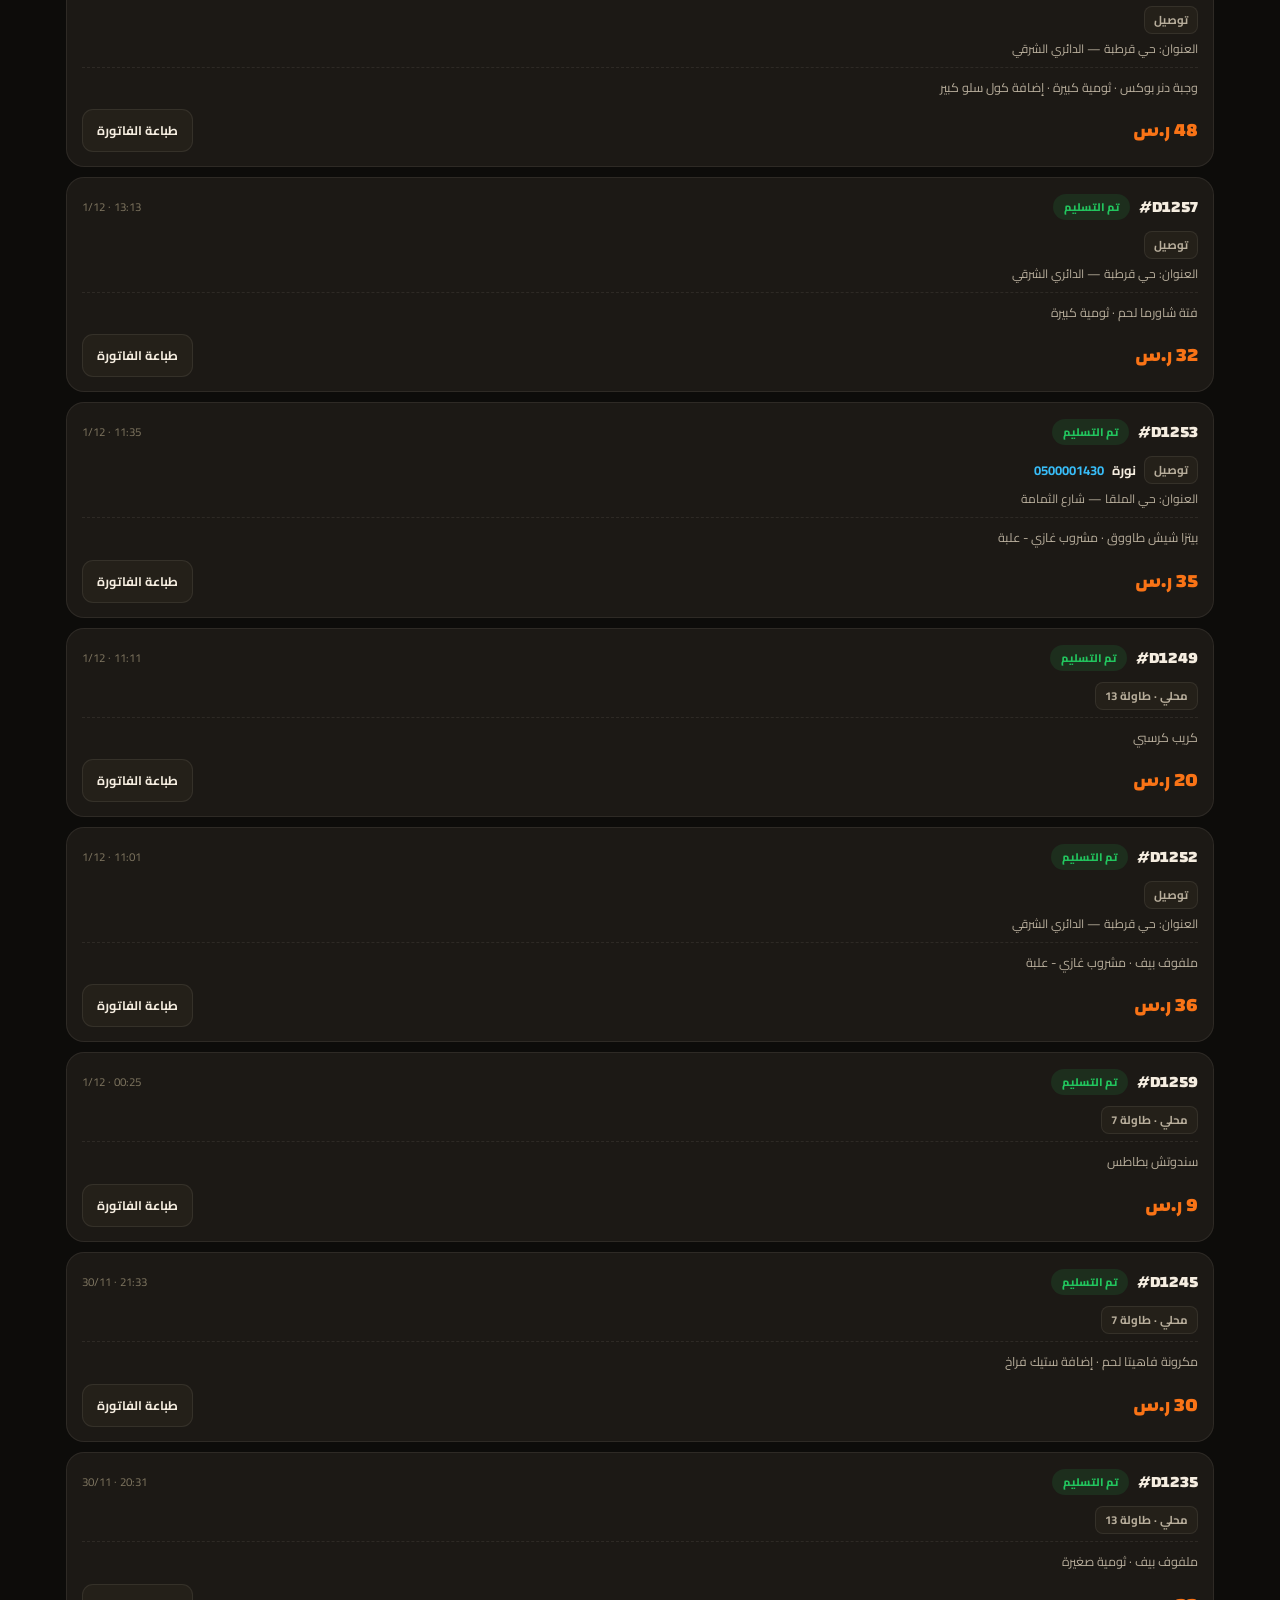
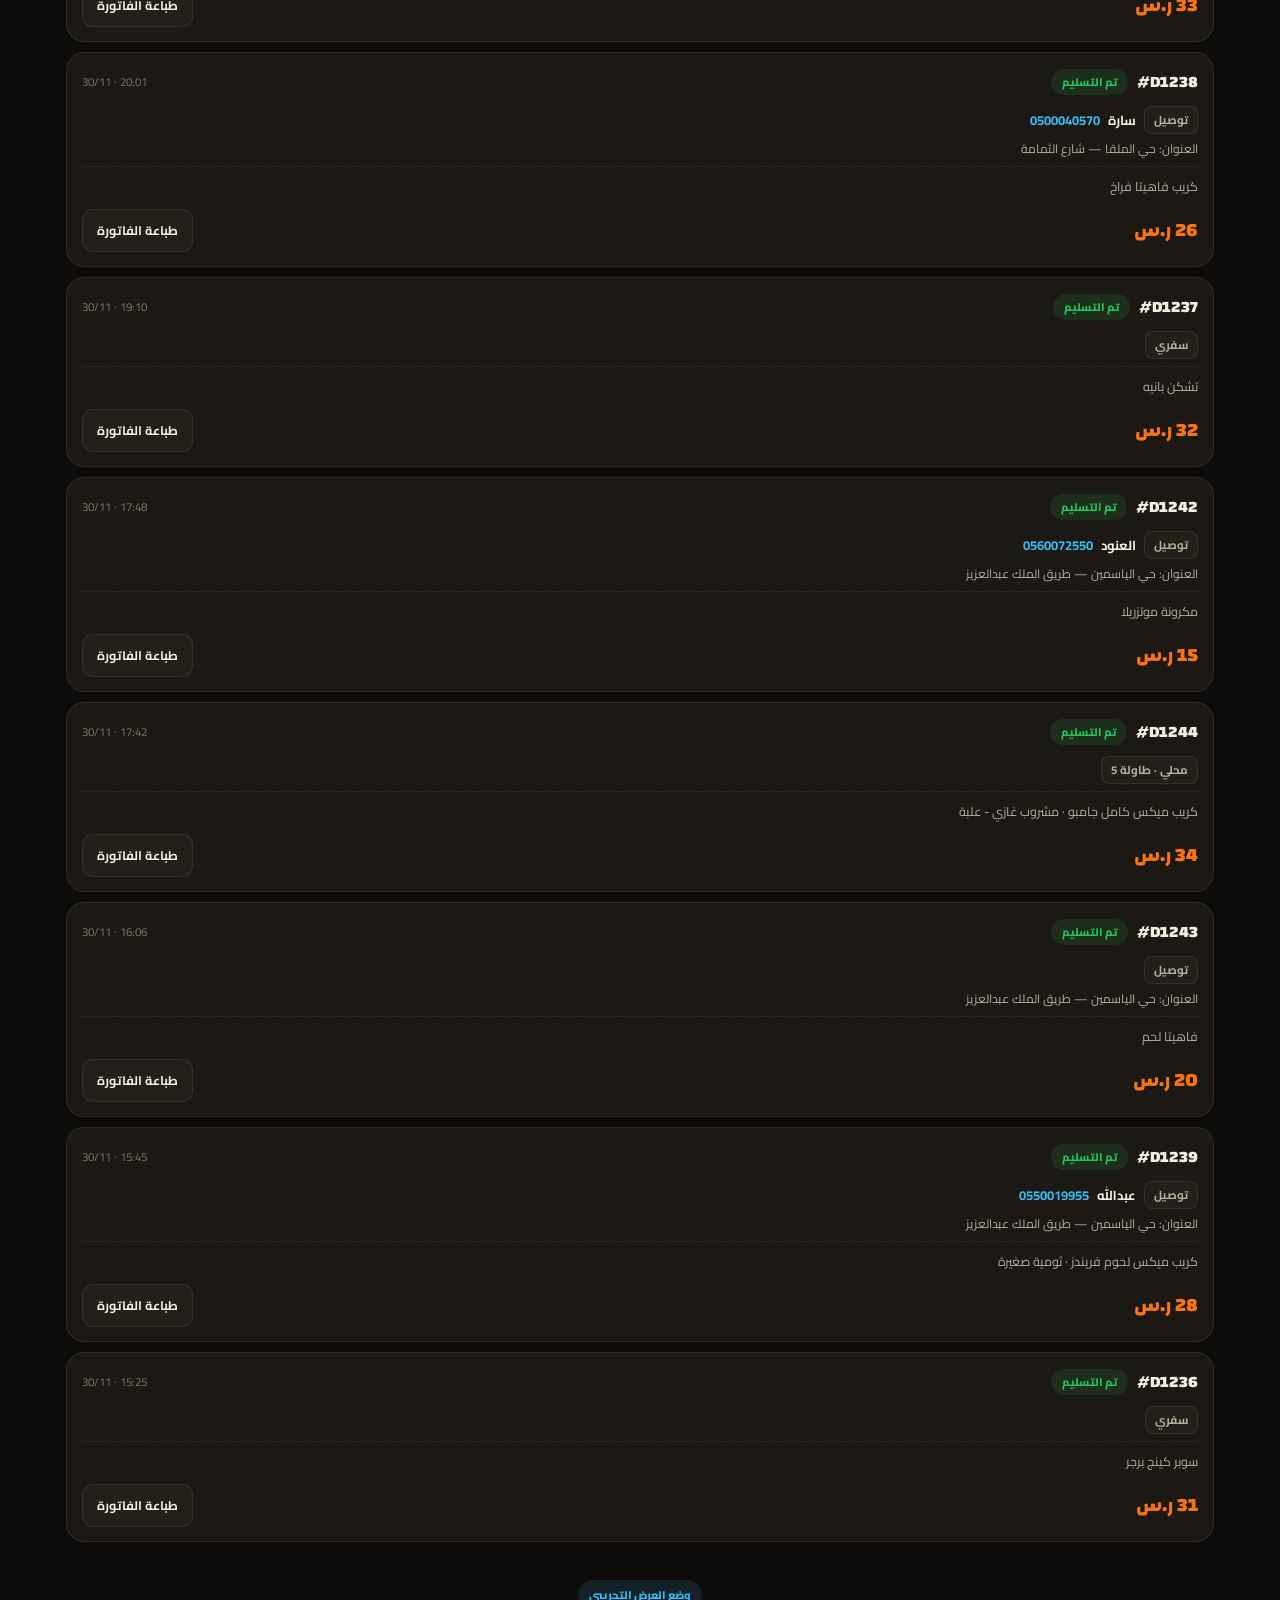
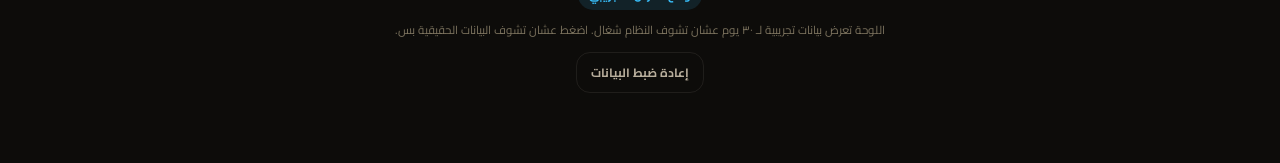
==== commit bb81c8ca: "أرقام تواصل وهمية واضحة للعرض بدل الأرقام الحقيقية - أرقام المطعم: 0555000111 و 0114000222 بنمط واضح" ====
--- a/owner.html
+++ b/owner.html
@@ -10,8 +10,8 @@
 <link rel="preconnect" href="https://fonts.googleapis.com">
 <link rel="preconnect" href="https://fonts.gstatic.com" crossorigin>
 <link href="https://fonts.googleapis.com/css2?family=Changa:wght@400;600;700;800&family=Cairo:wght@400;600;700;900&display=swap" rel="stylesheet">
-<link rel="stylesheet" href="assets/core.css?v=3">
-<link rel="stylesheet" href="assets/owner.css?v=3">
+<link rel="stylesheet" href="assets/core.css?v=4">
+<link rel="stylesheet" href="assets/owner.css?v=4">
 </head>
 <body>
 
@@ -244,9 +244,9 @@
 <!-- ============ الريسيت (للطباعة بس) ============ -->
 <div id="printArea"></div>
 
-<script src="data/menu.js?v=3"></script>
-<script src="data/sales.js?v=3"></script>
-<script src="assets/sys.js?v=3"></script>
-<script src="assets/owner.js?v=3"></script>
+<script src="data/menu.js?v=4"></script>
+<script src="data/sales.js?v=4"></script>
+<script src="assets/sys.js?v=4"></script>
+<script src="assets/owner.js?v=4"></script>
 </body>
 </html>
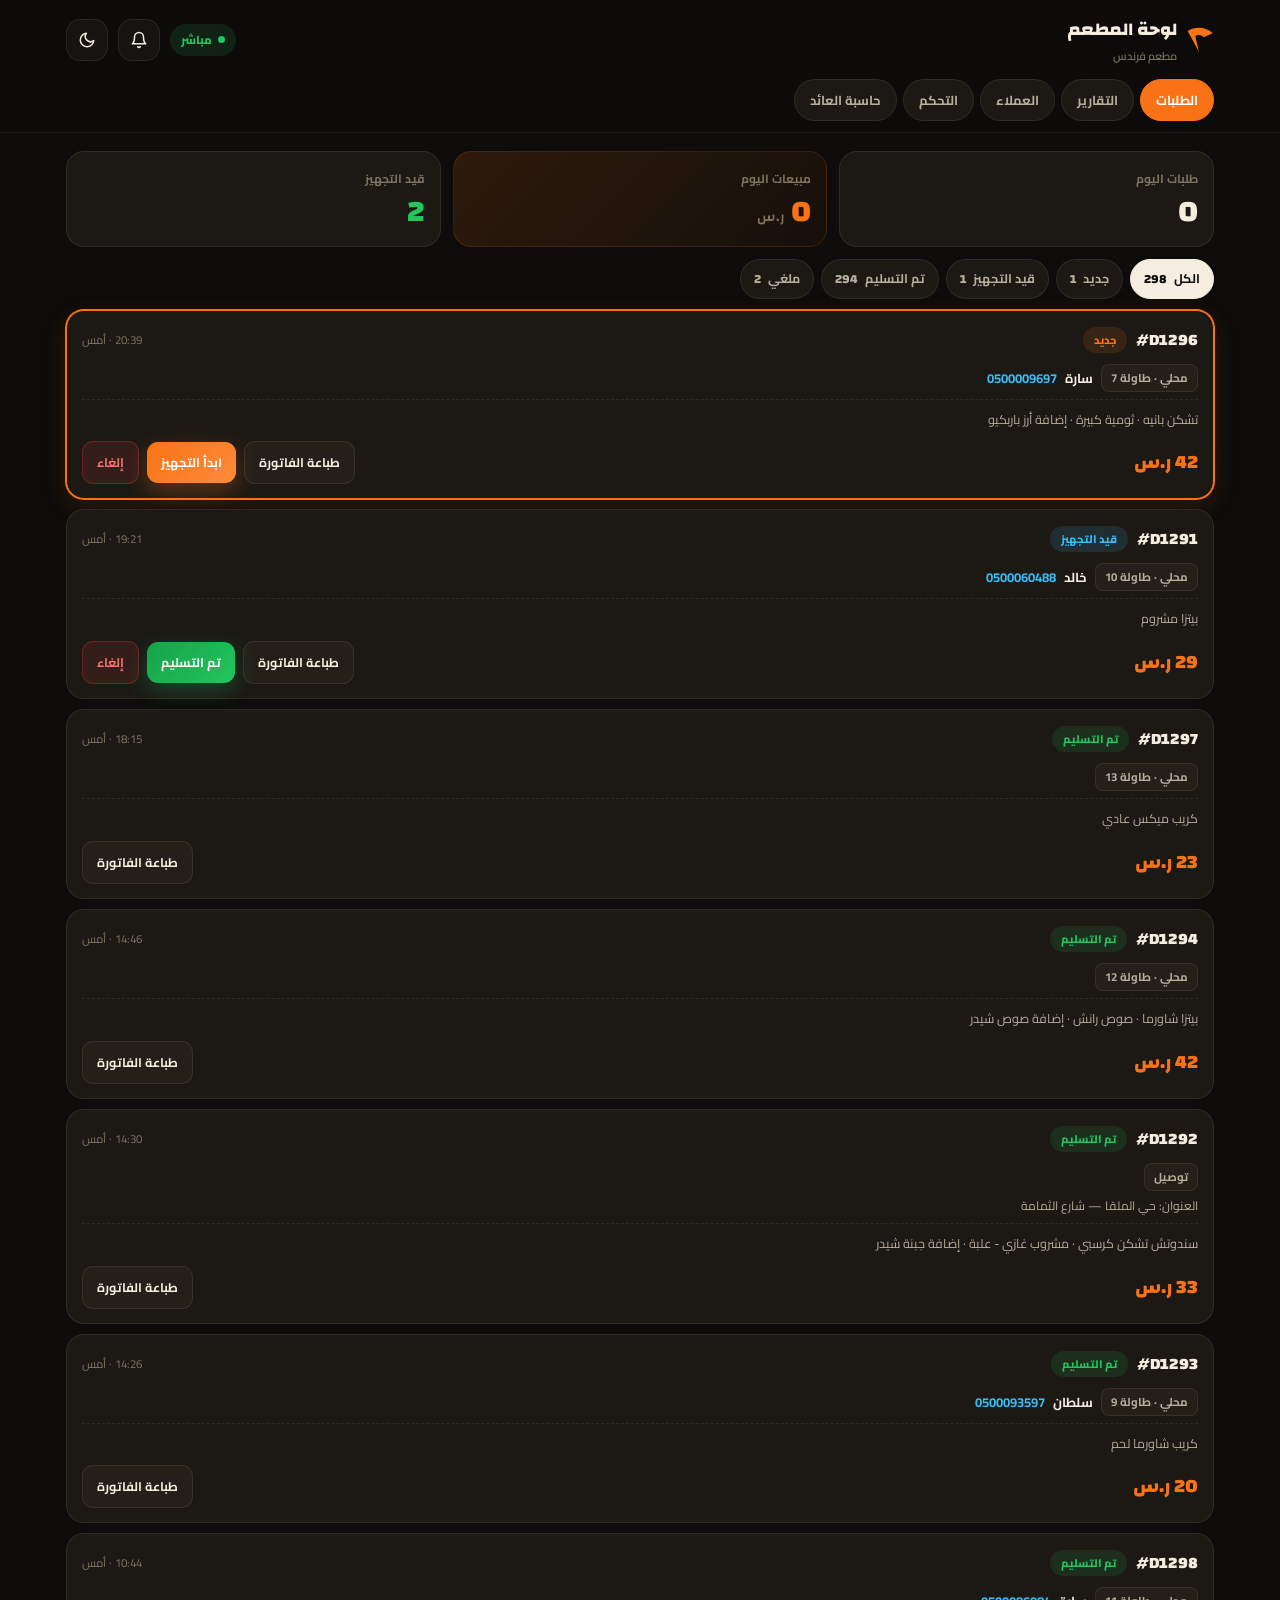
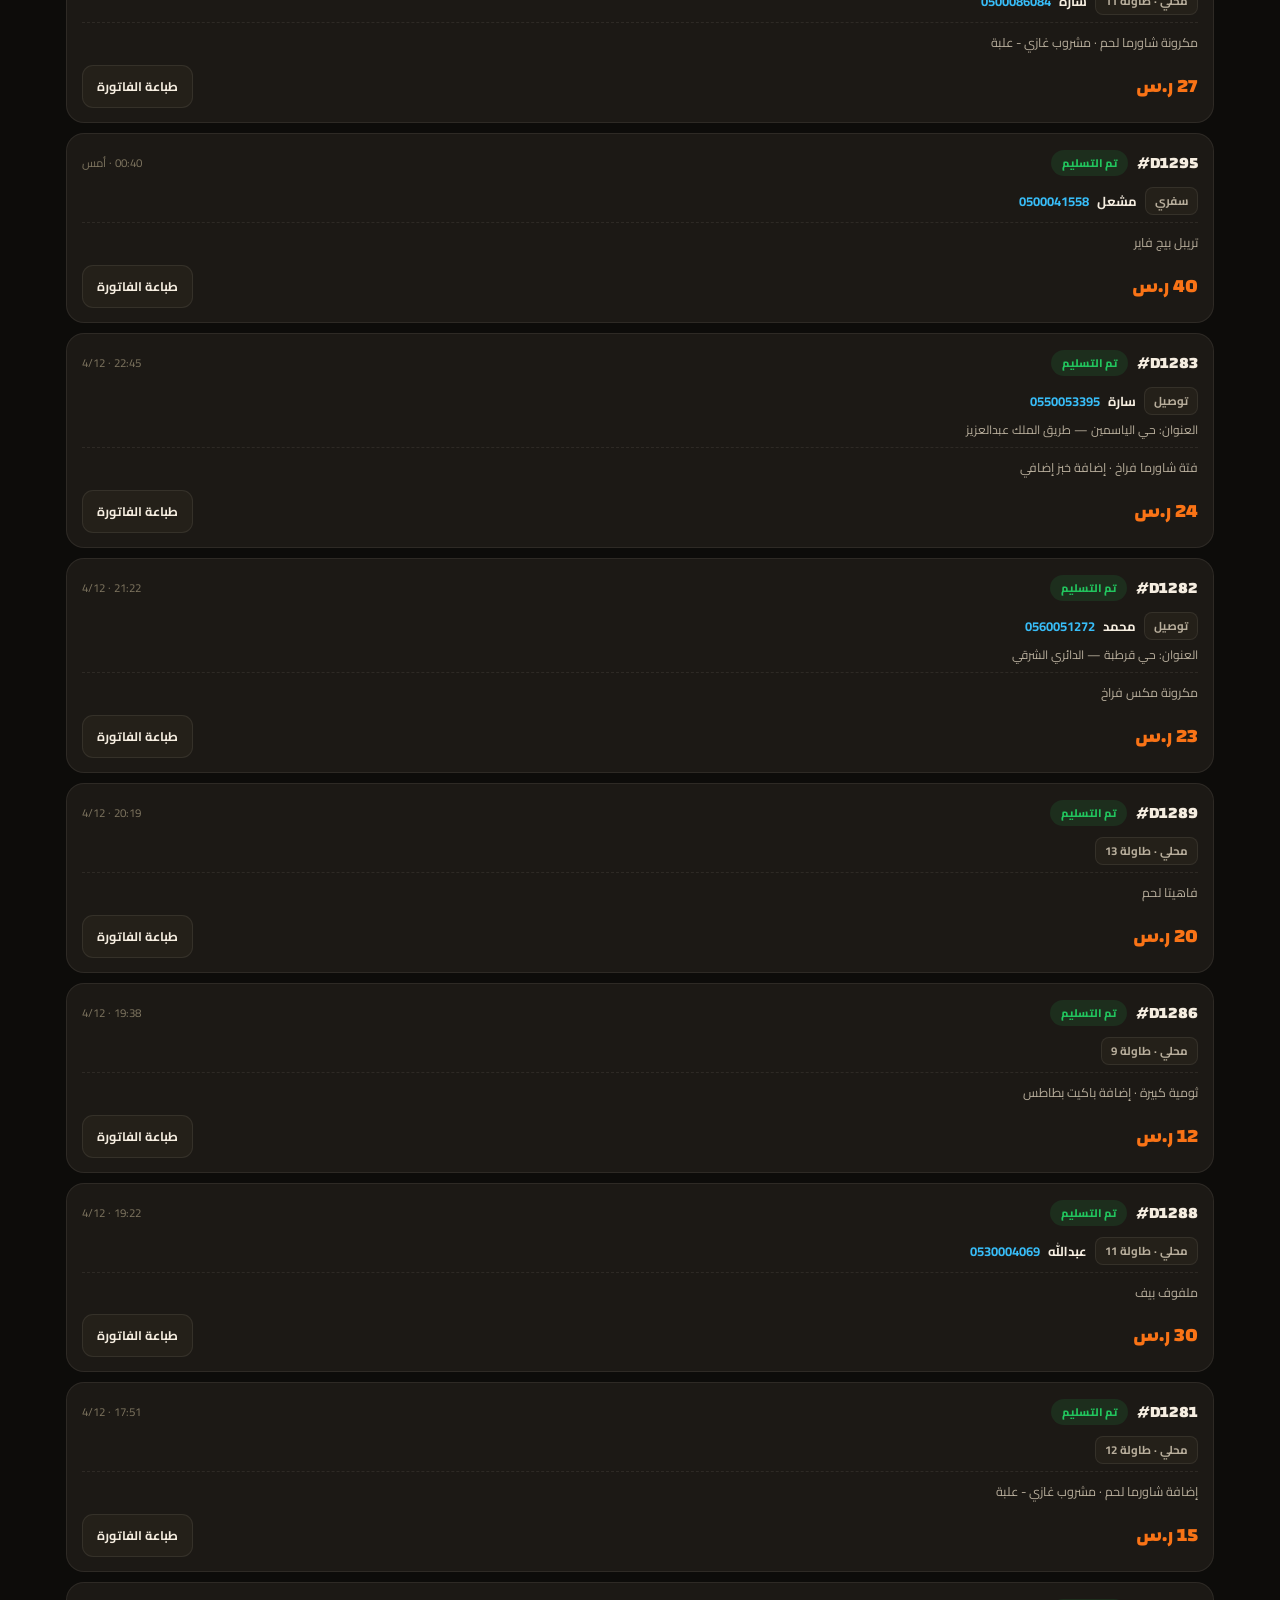
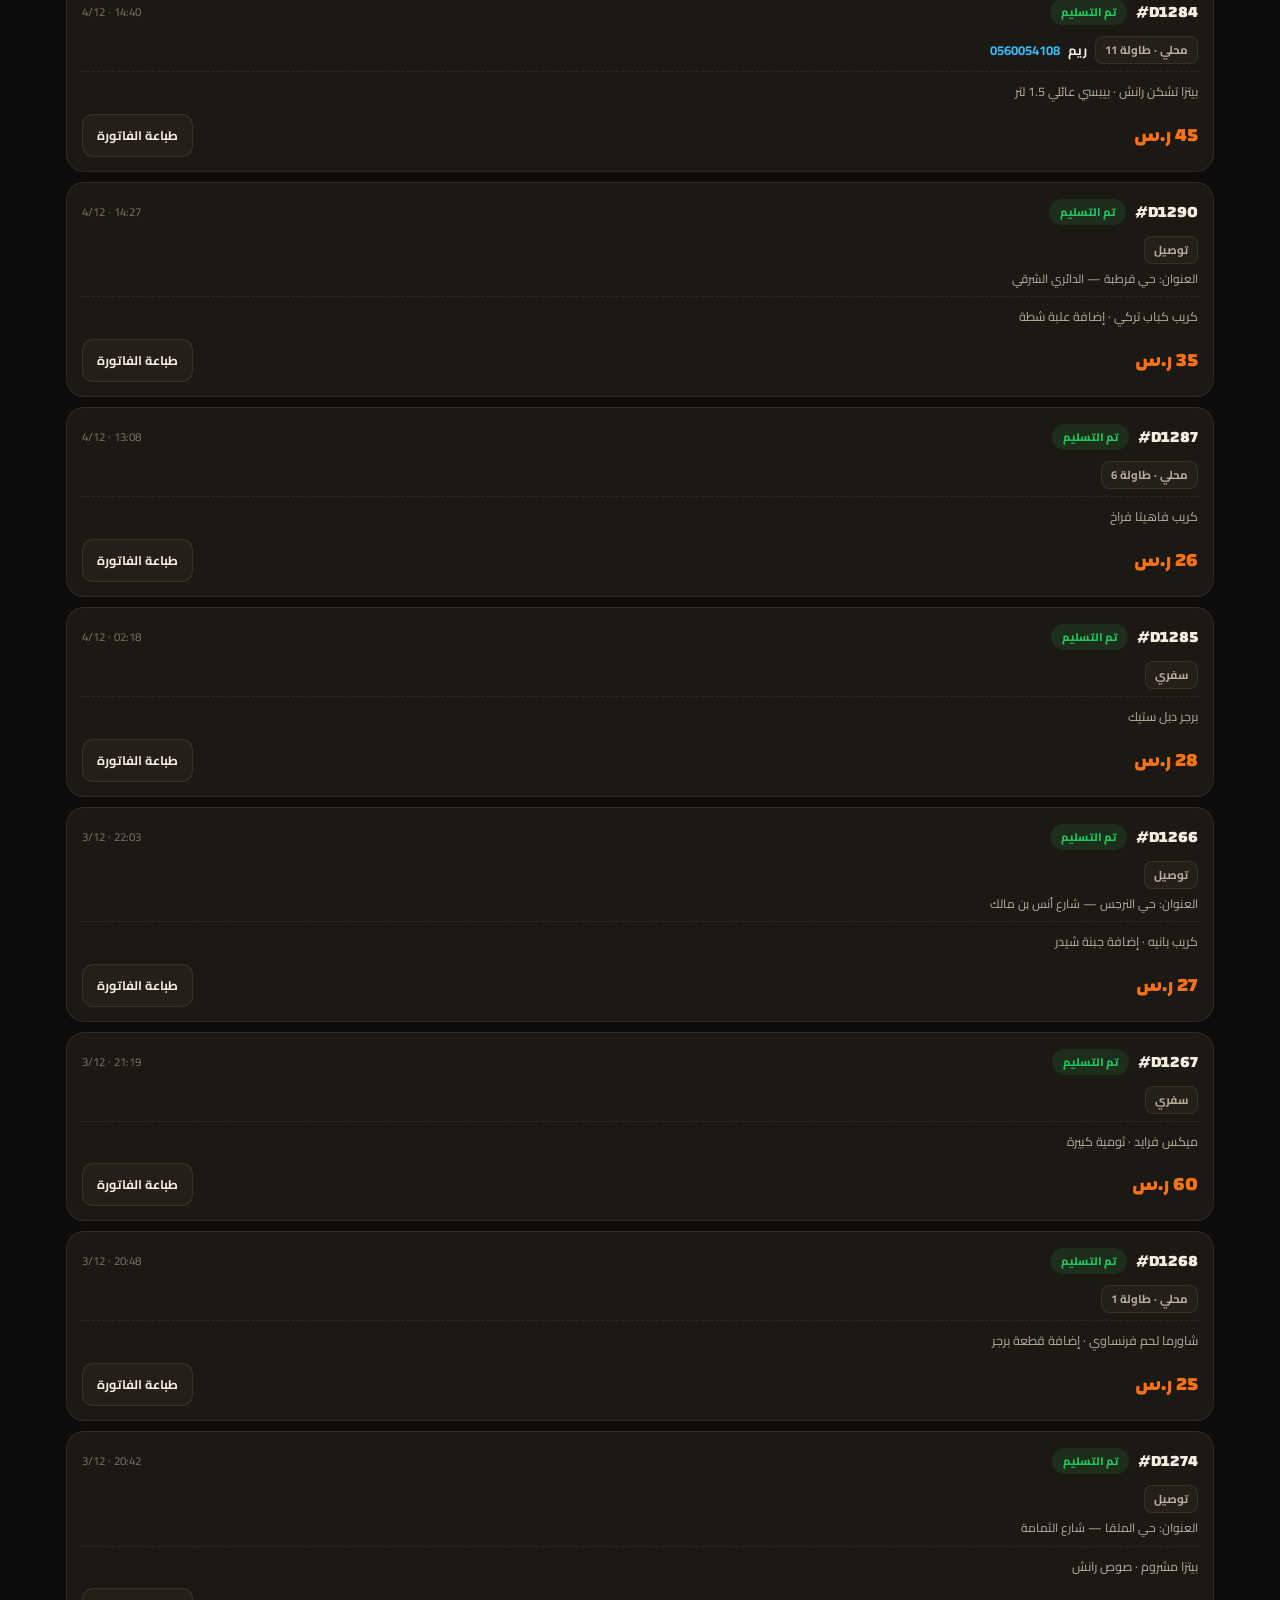
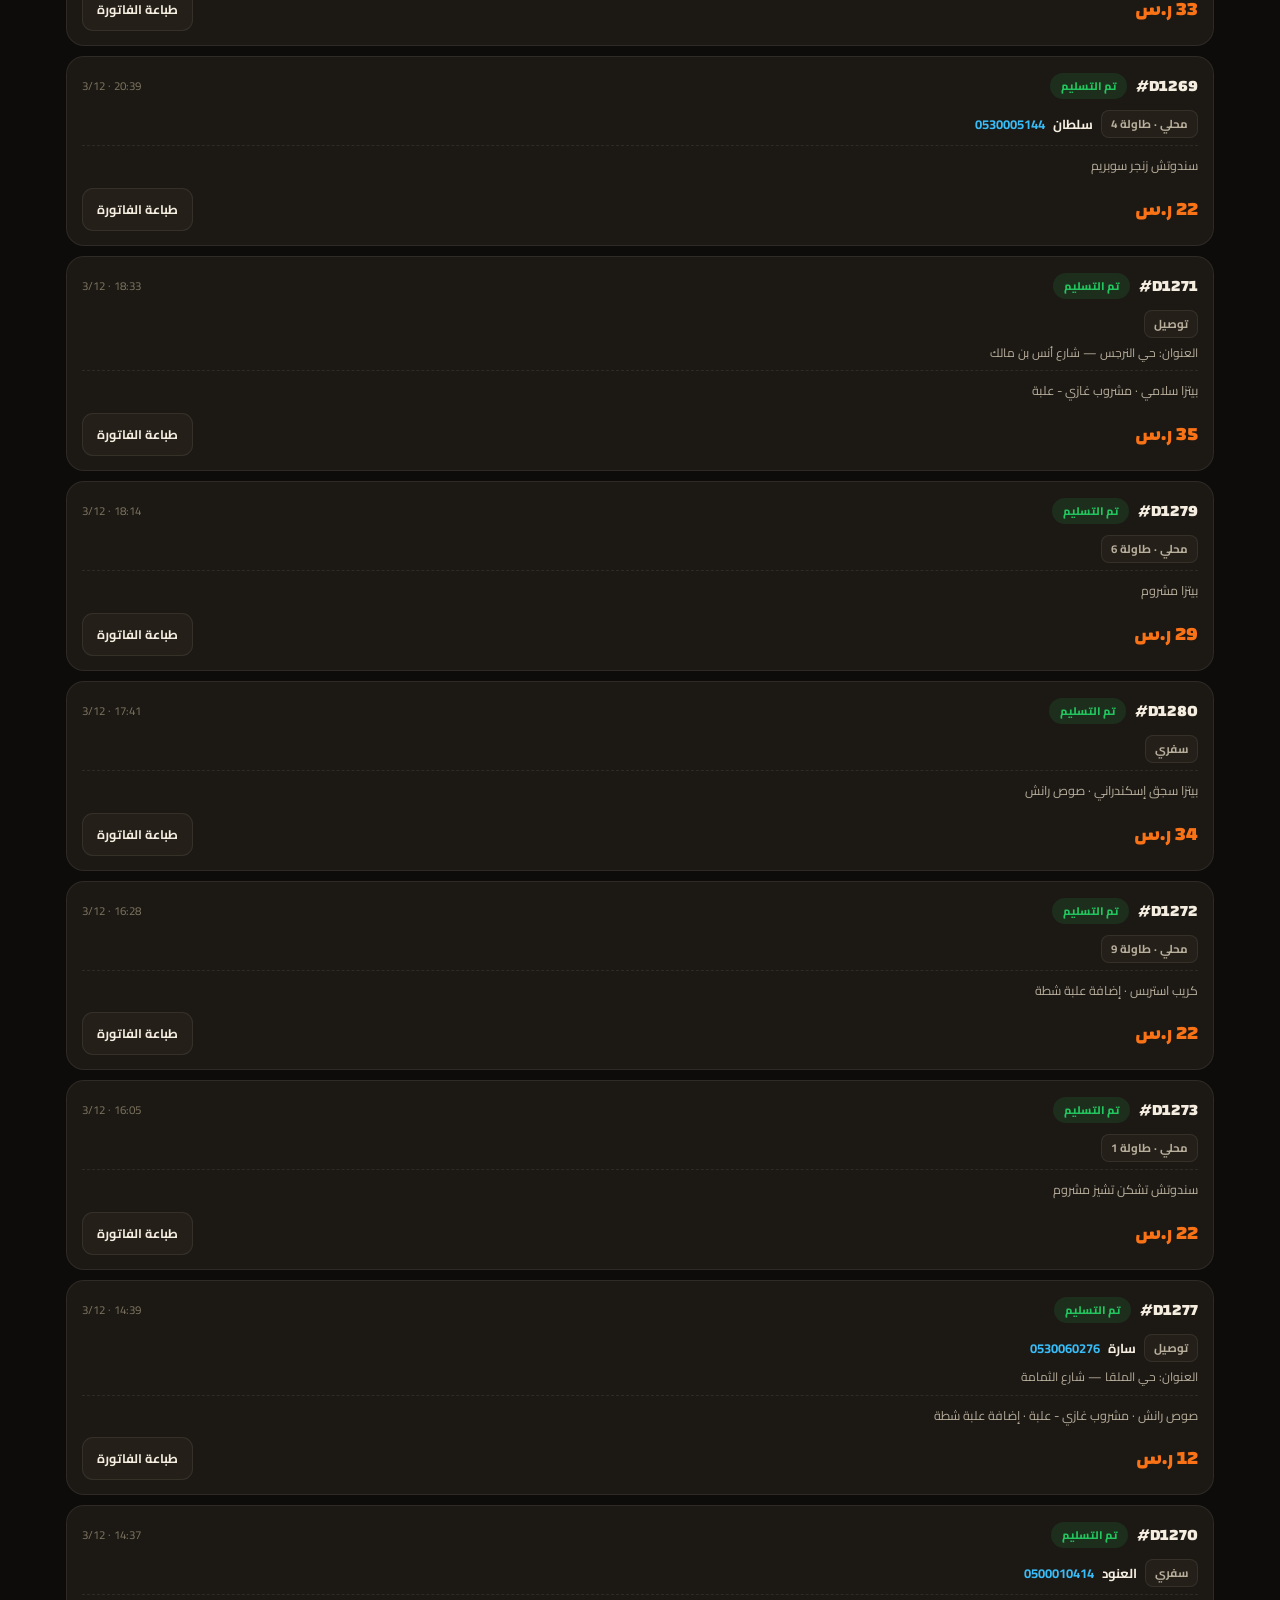
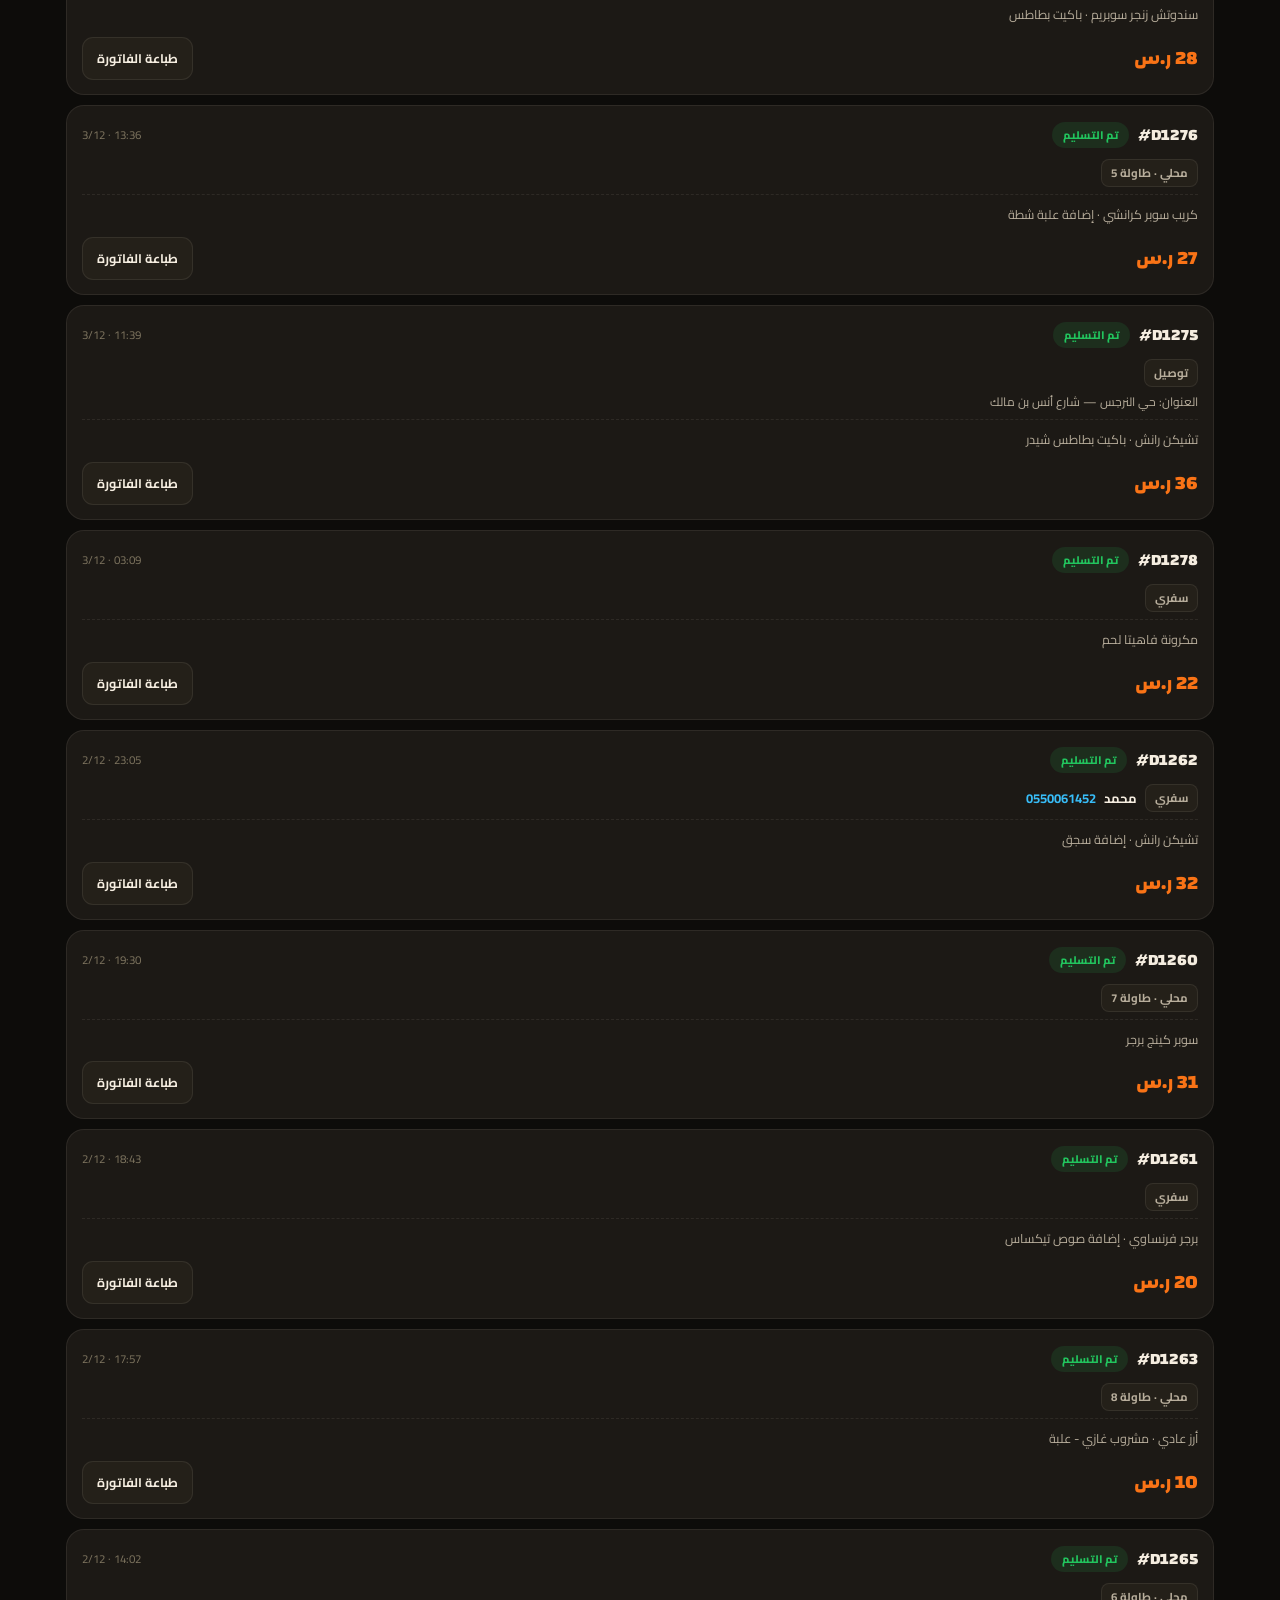
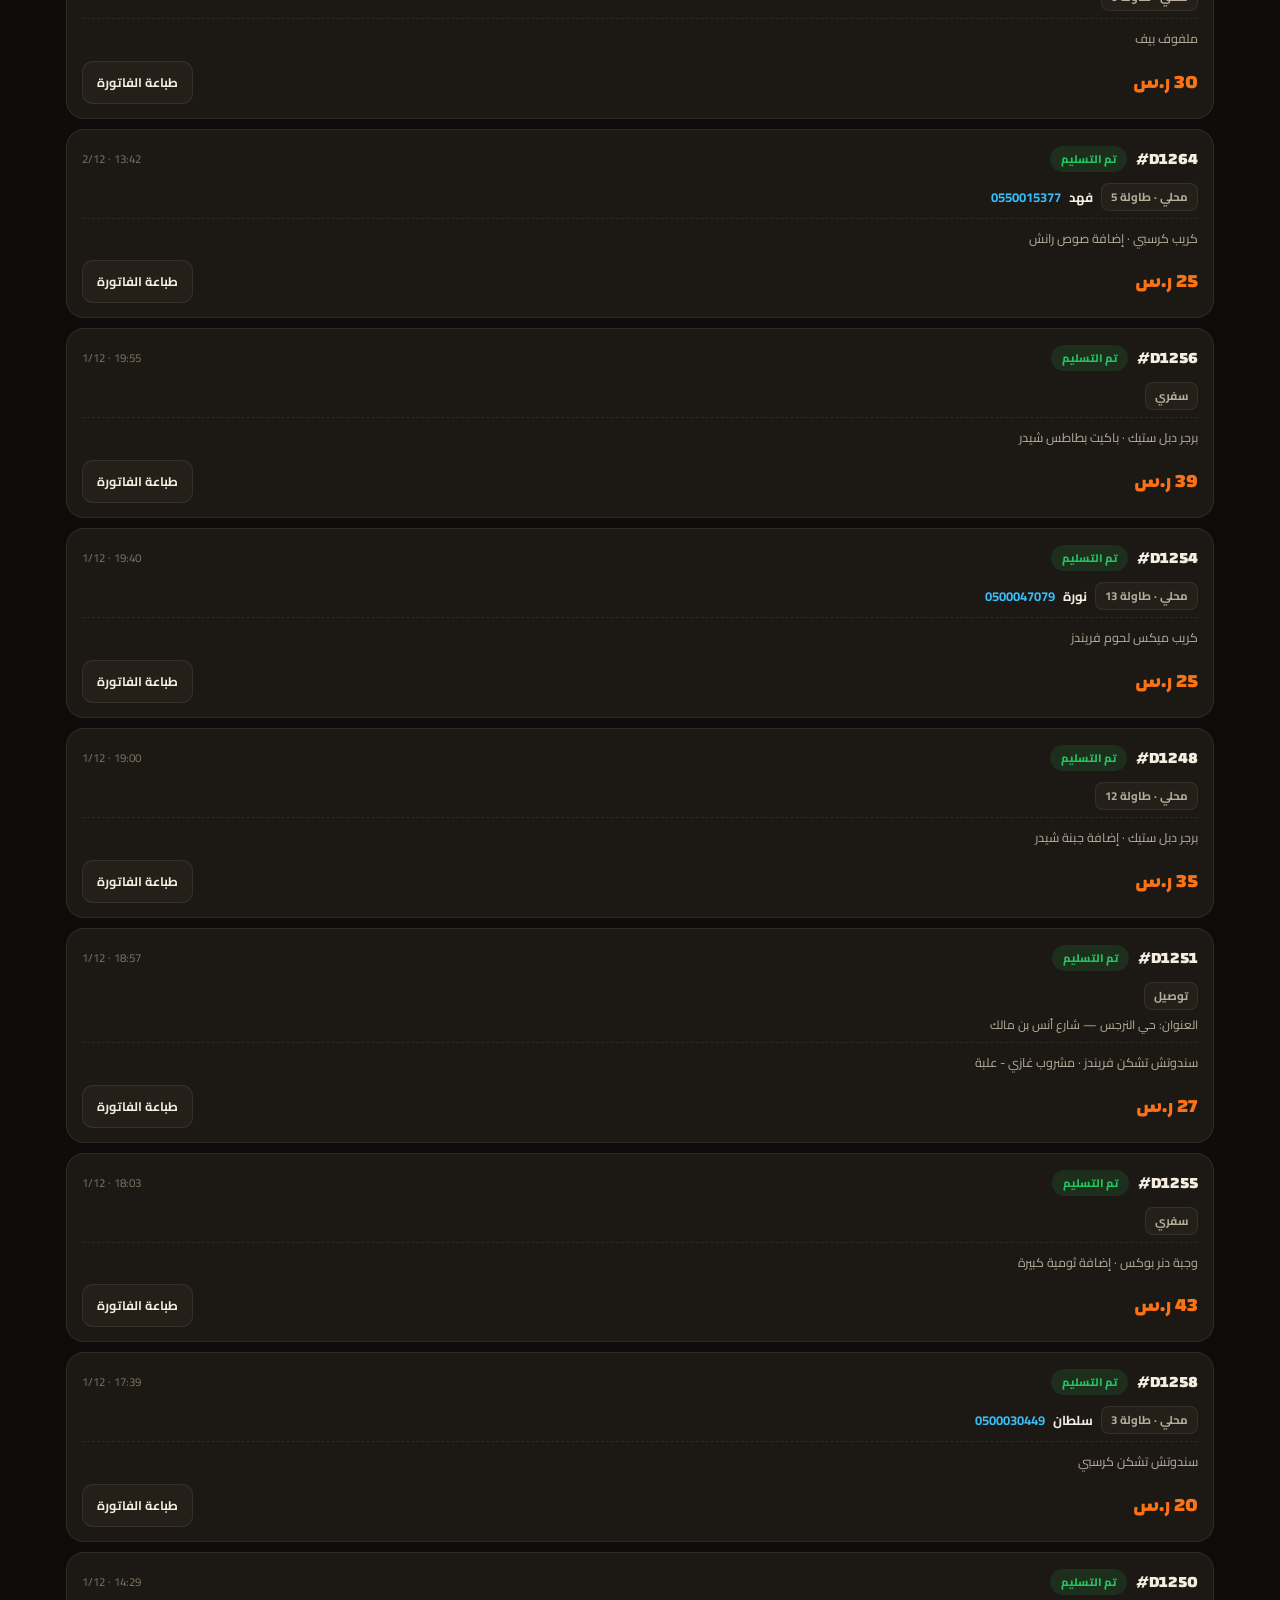
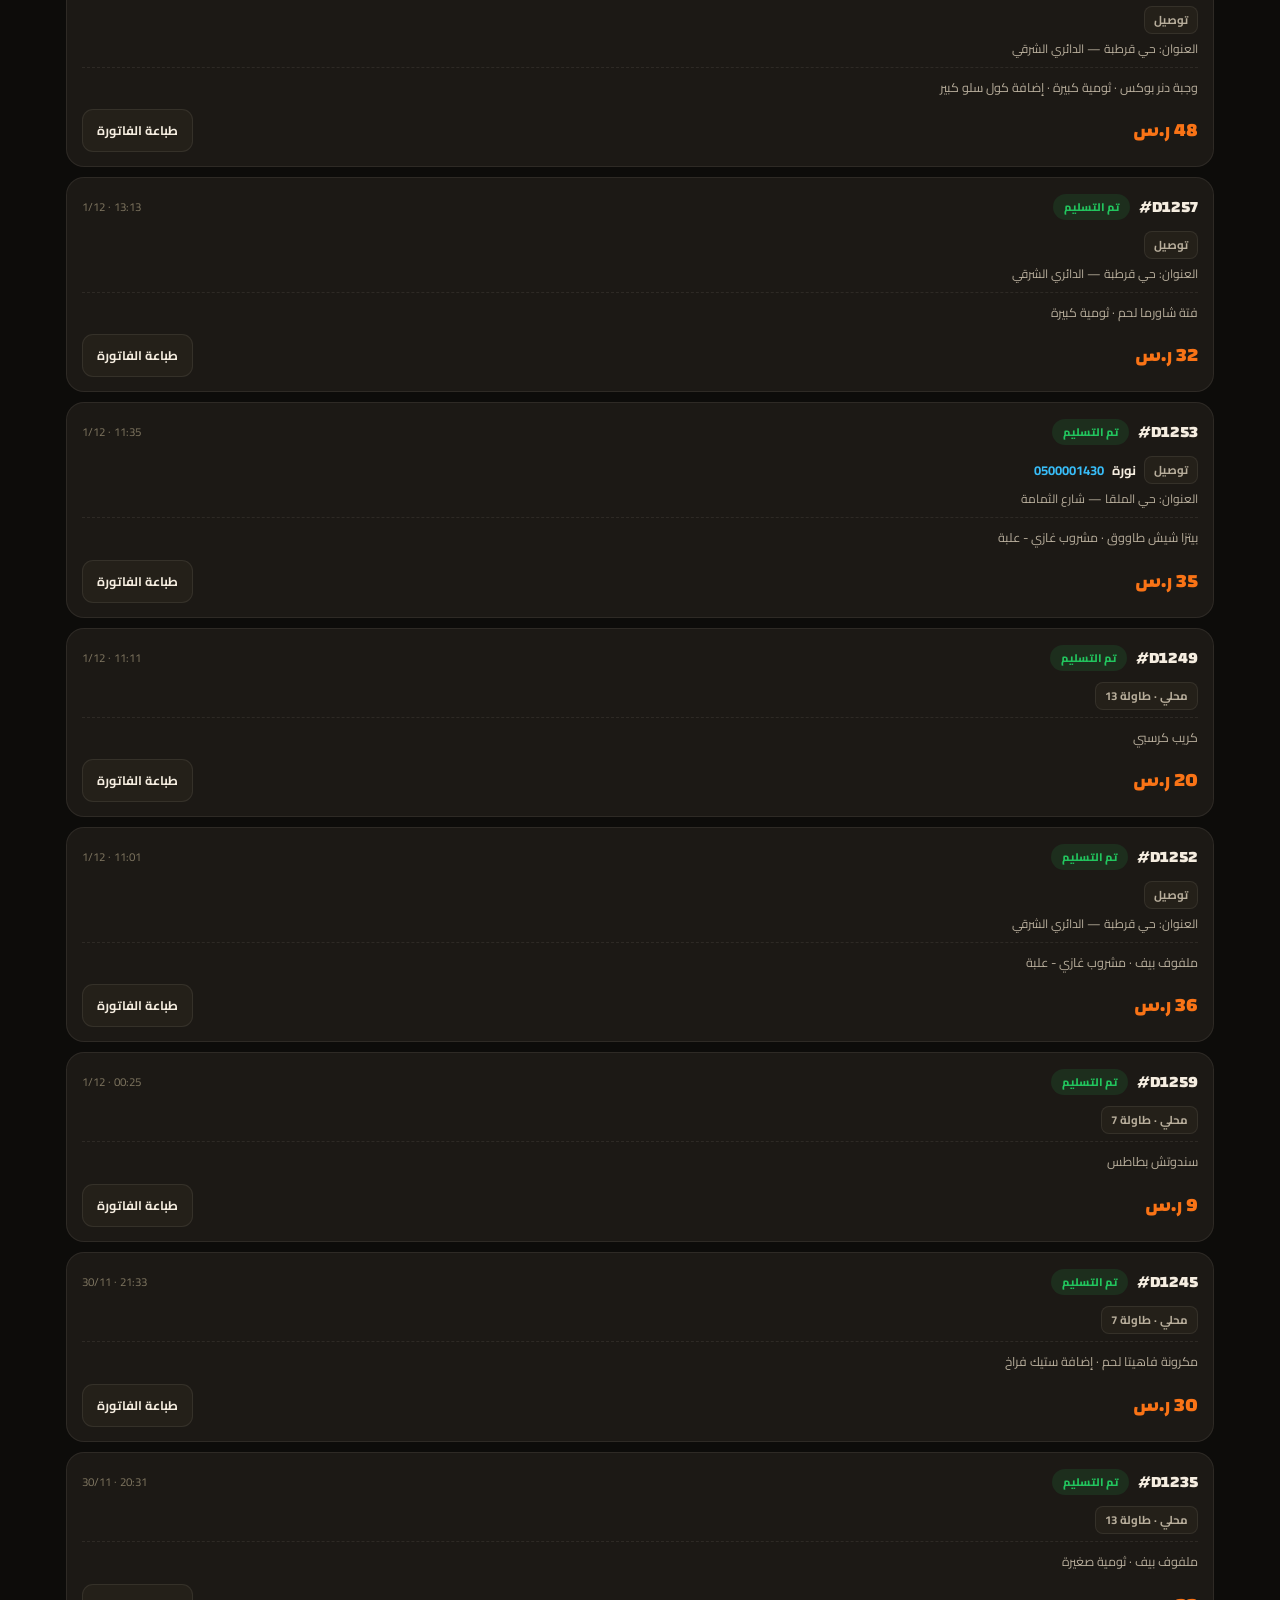
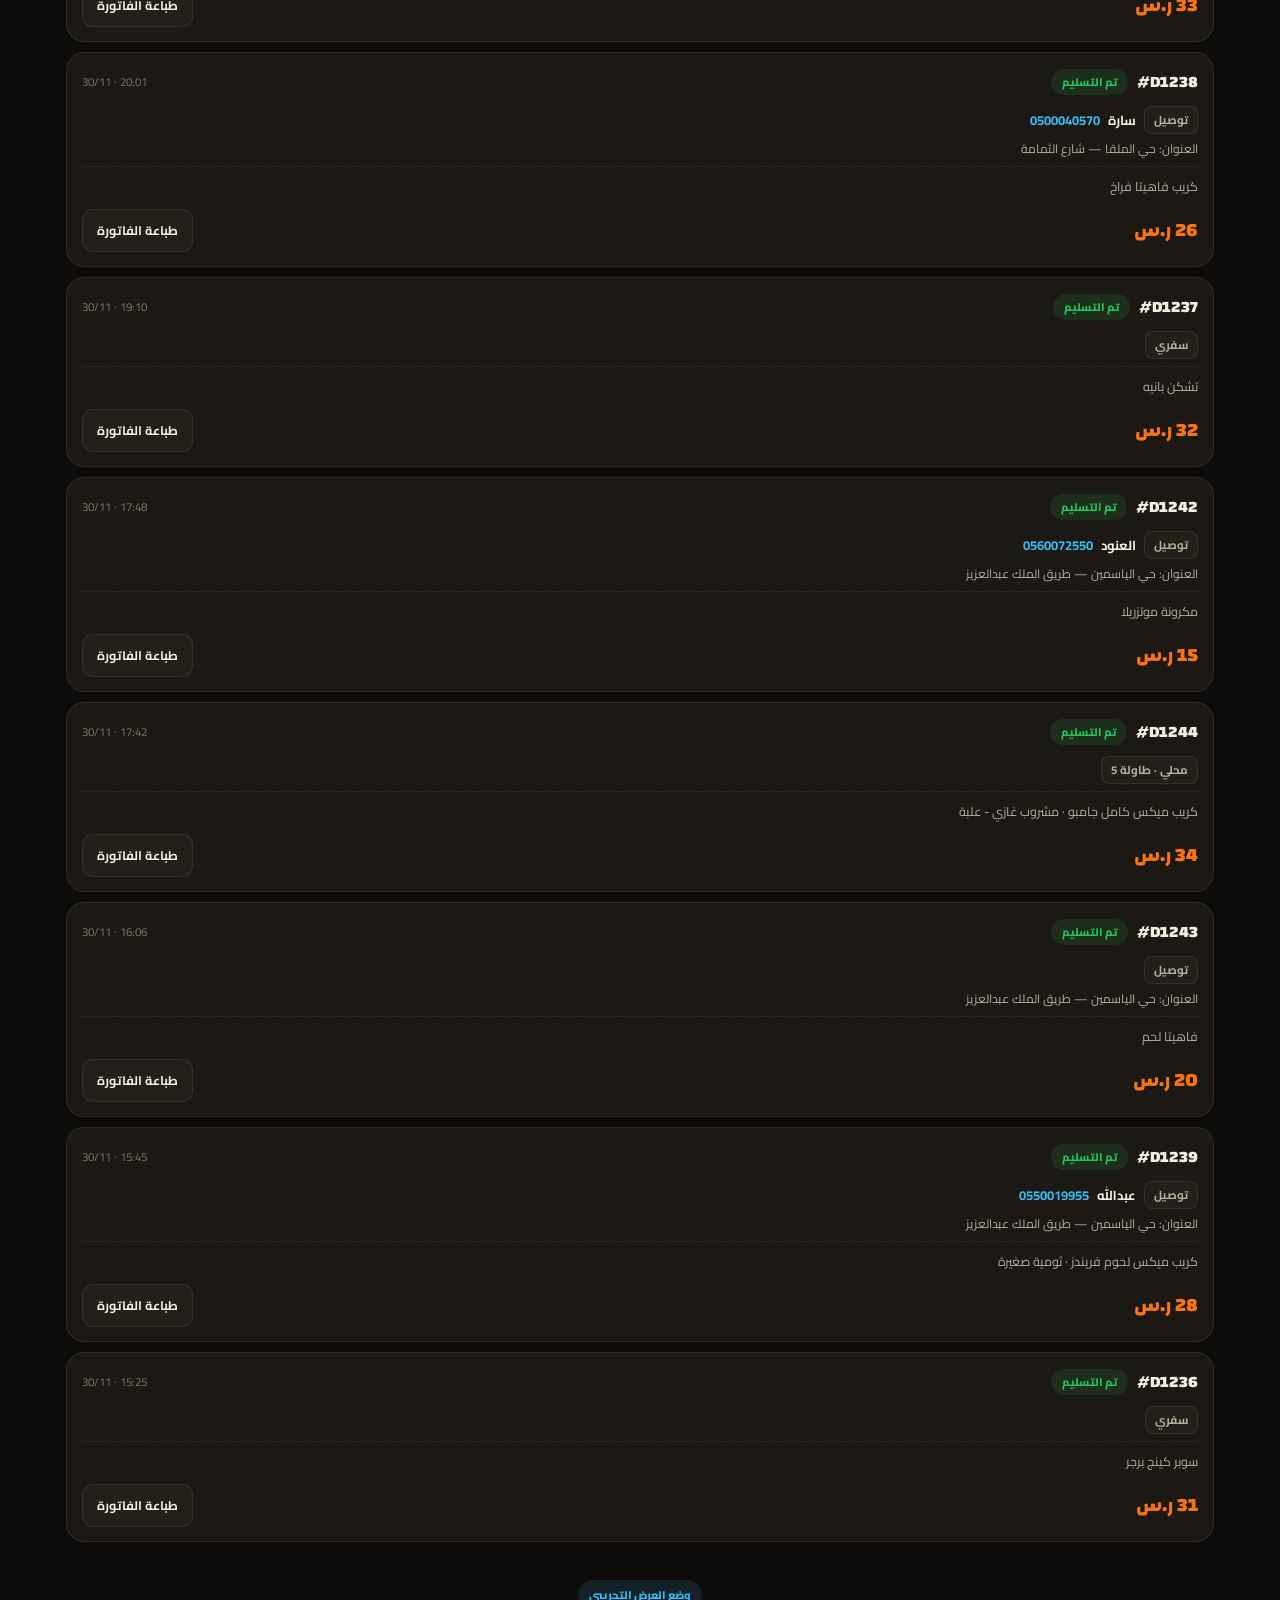
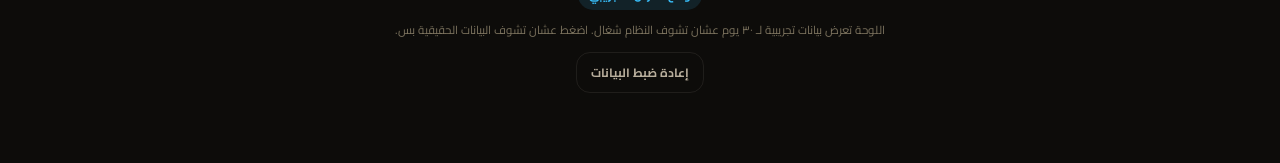
==== commit d741c2f7: "تحسين التقييم: رقم تحت كل نجمة + وصف لحظي + قابل للتعديل + زرار جوجل ماب - رقم ١-٥ تحت كل نجمة ووصف " ====
--- a/owner.html
+++ b/owner.html
@@ -10,8 +10,8 @@
 <link rel="preconnect" href="https://fonts.googleapis.com">
 <link rel="preconnect" href="https://fonts.gstatic.com" crossorigin>
 <link href="https://fonts.googleapis.com/css2?family=Changa:wght@400;600;700;800&family=Cairo:wght@400;600;700;900&display=swap" rel="stylesheet">
-<link rel="stylesheet" href="assets/core.css?v=4">
-<link rel="stylesheet" href="assets/owner.css?v=4">
+<link rel="stylesheet" href="assets/core.css?v=5">
+<link rel="stylesheet" href="assets/owner.css?v=5">
 </head>
 <body>
 
@@ -244,9 +244,9 @@
 <!-- ============ الريسيت (للطباعة بس) ============ -->
 <div id="printArea"></div>
 
-<script src="data/menu.js?v=4"></script>
-<script src="data/sales.js?v=4"></script>
-<script src="assets/sys.js?v=4"></script>
-<script src="assets/owner.js?v=4"></script>
+<script src="data/menu.js?v=5"></script>
+<script src="data/sales.js?v=5"></script>
+<script src="assets/sys.js?v=5"></script>
+<script src="assets/owner.js?v=5"></script>
 </body>
 </html>
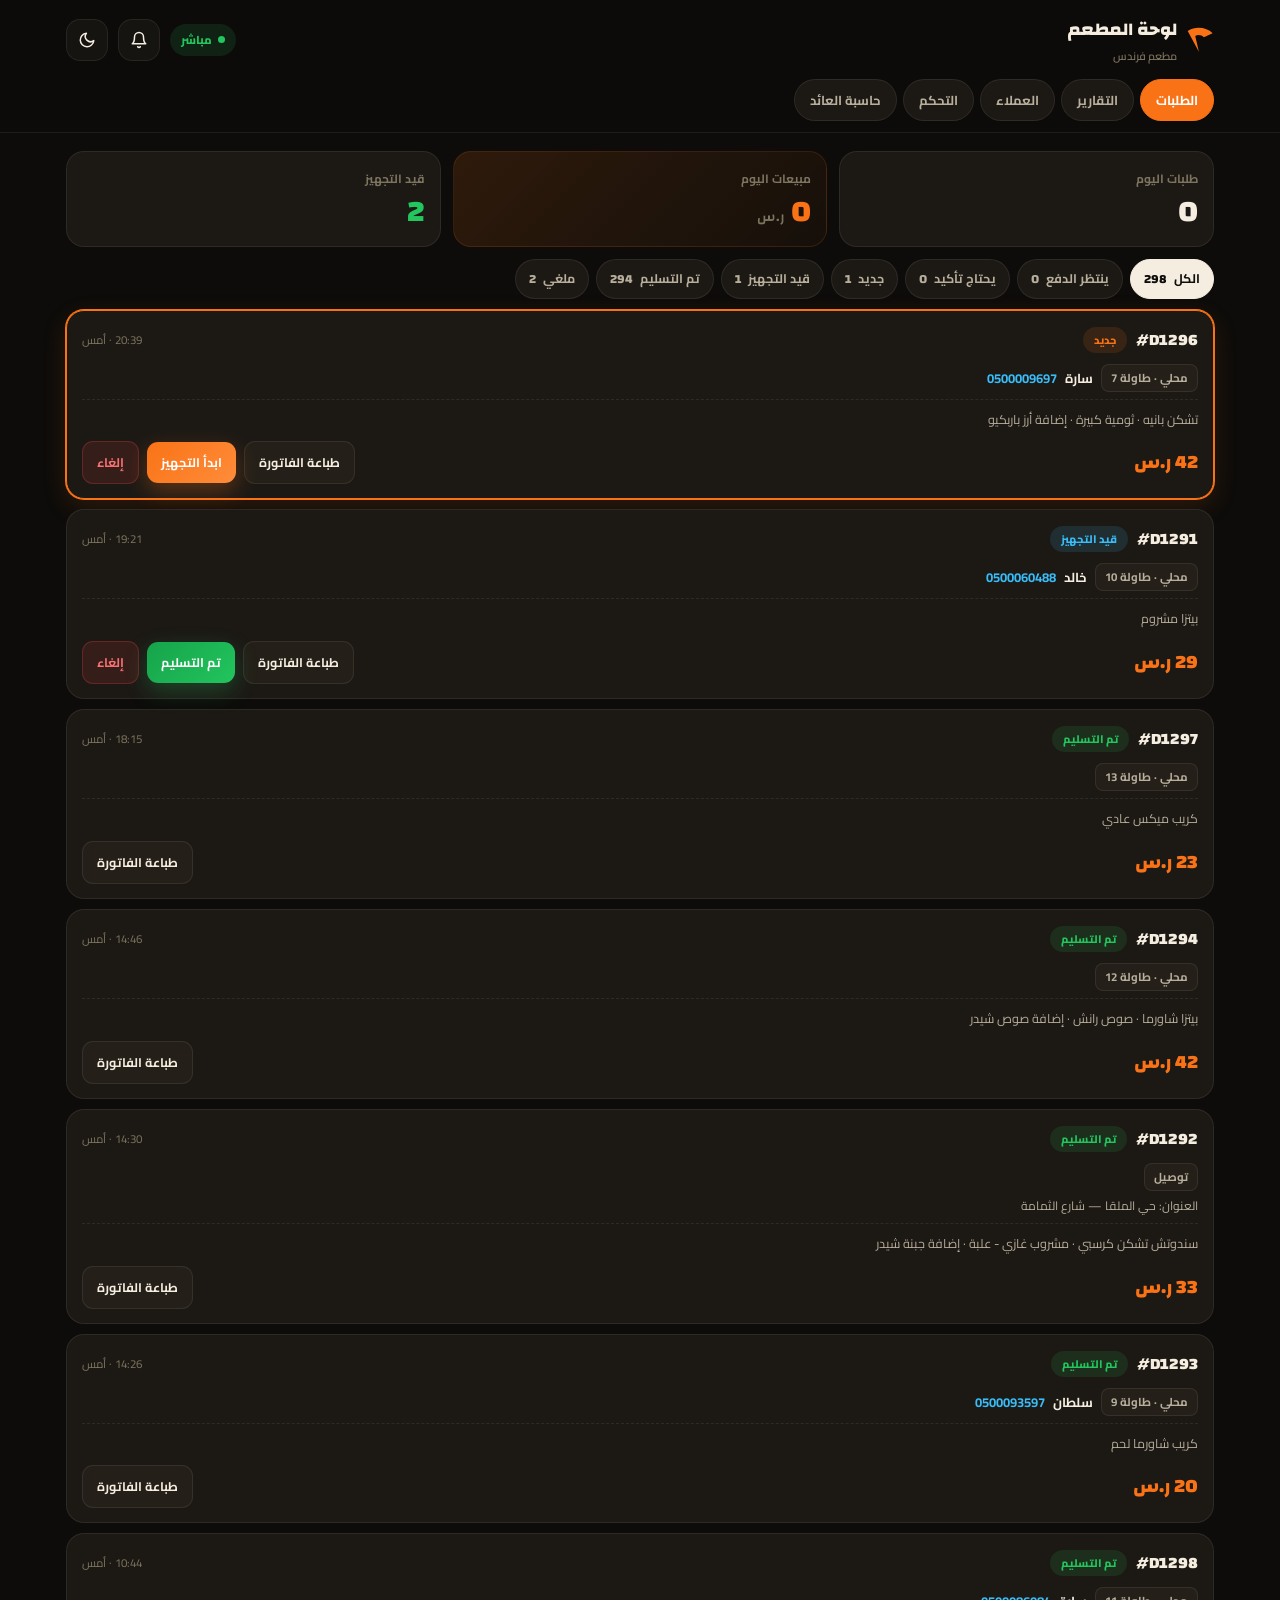
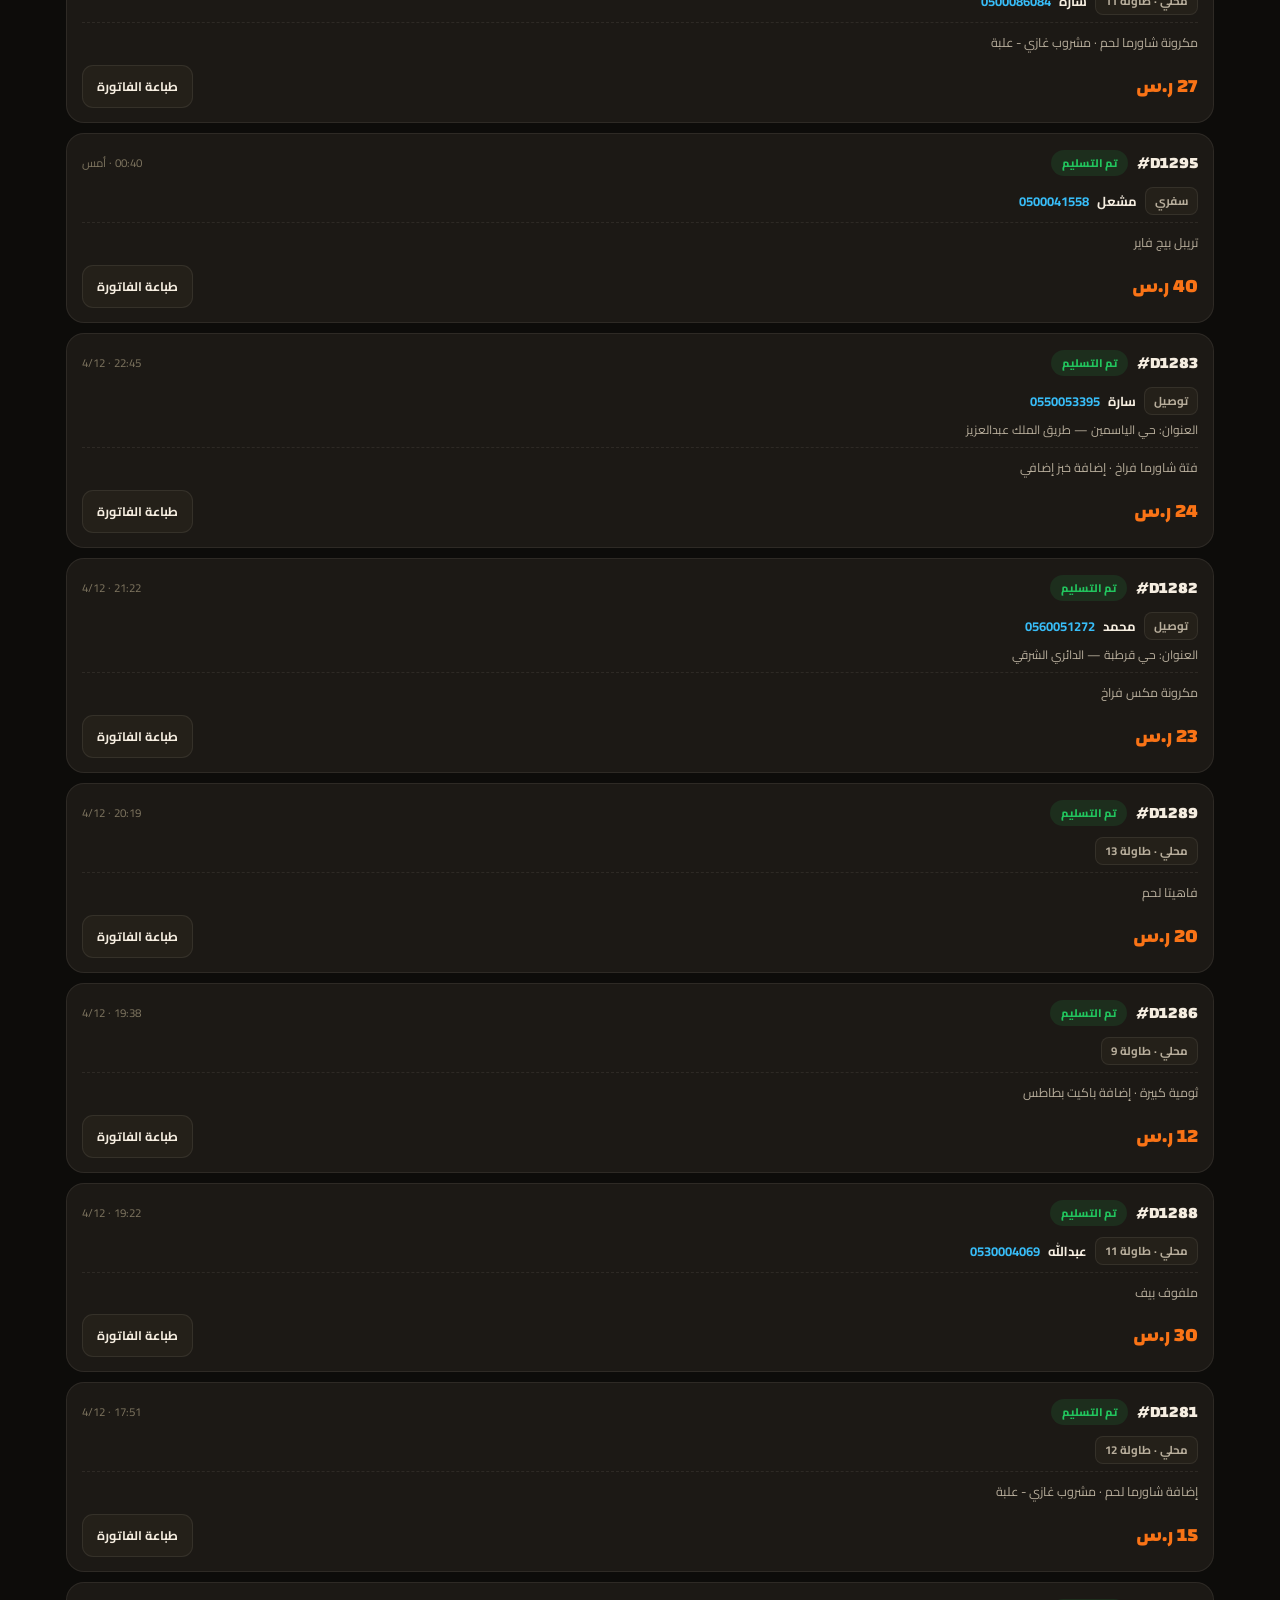
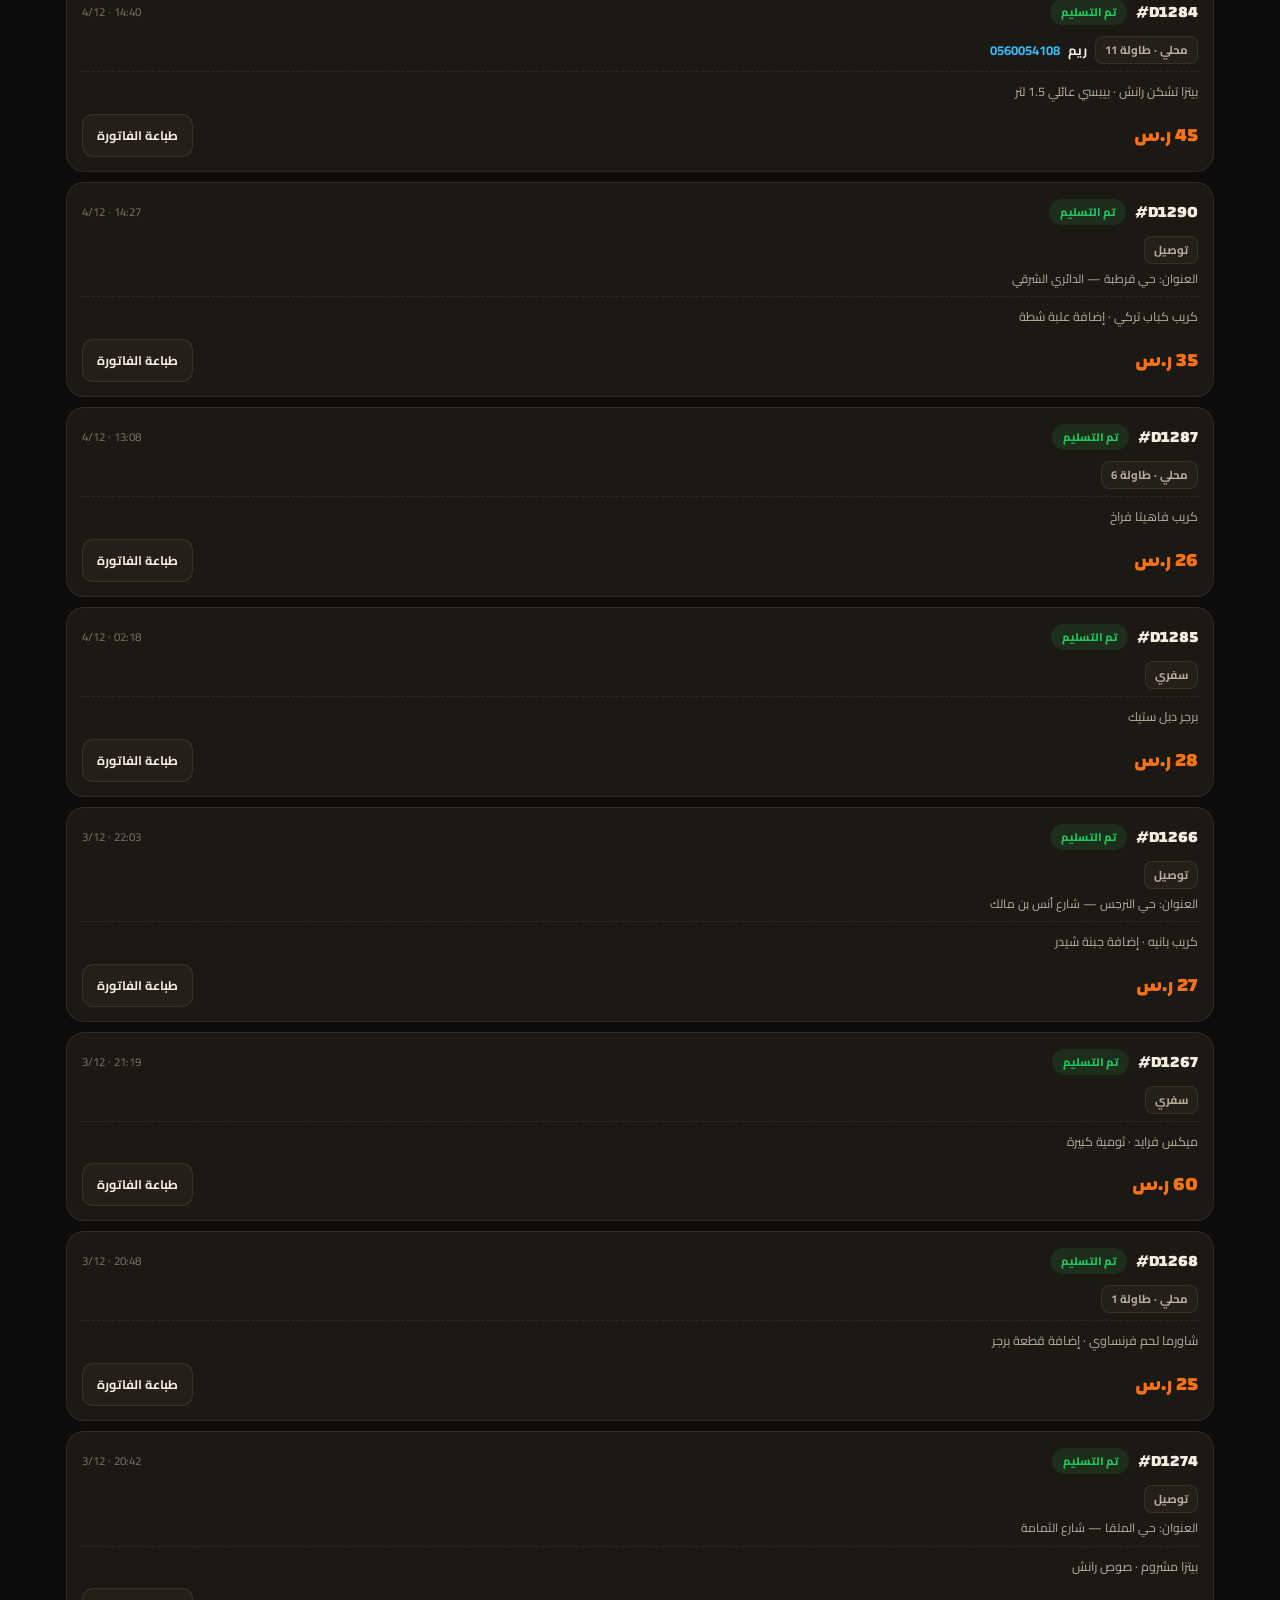
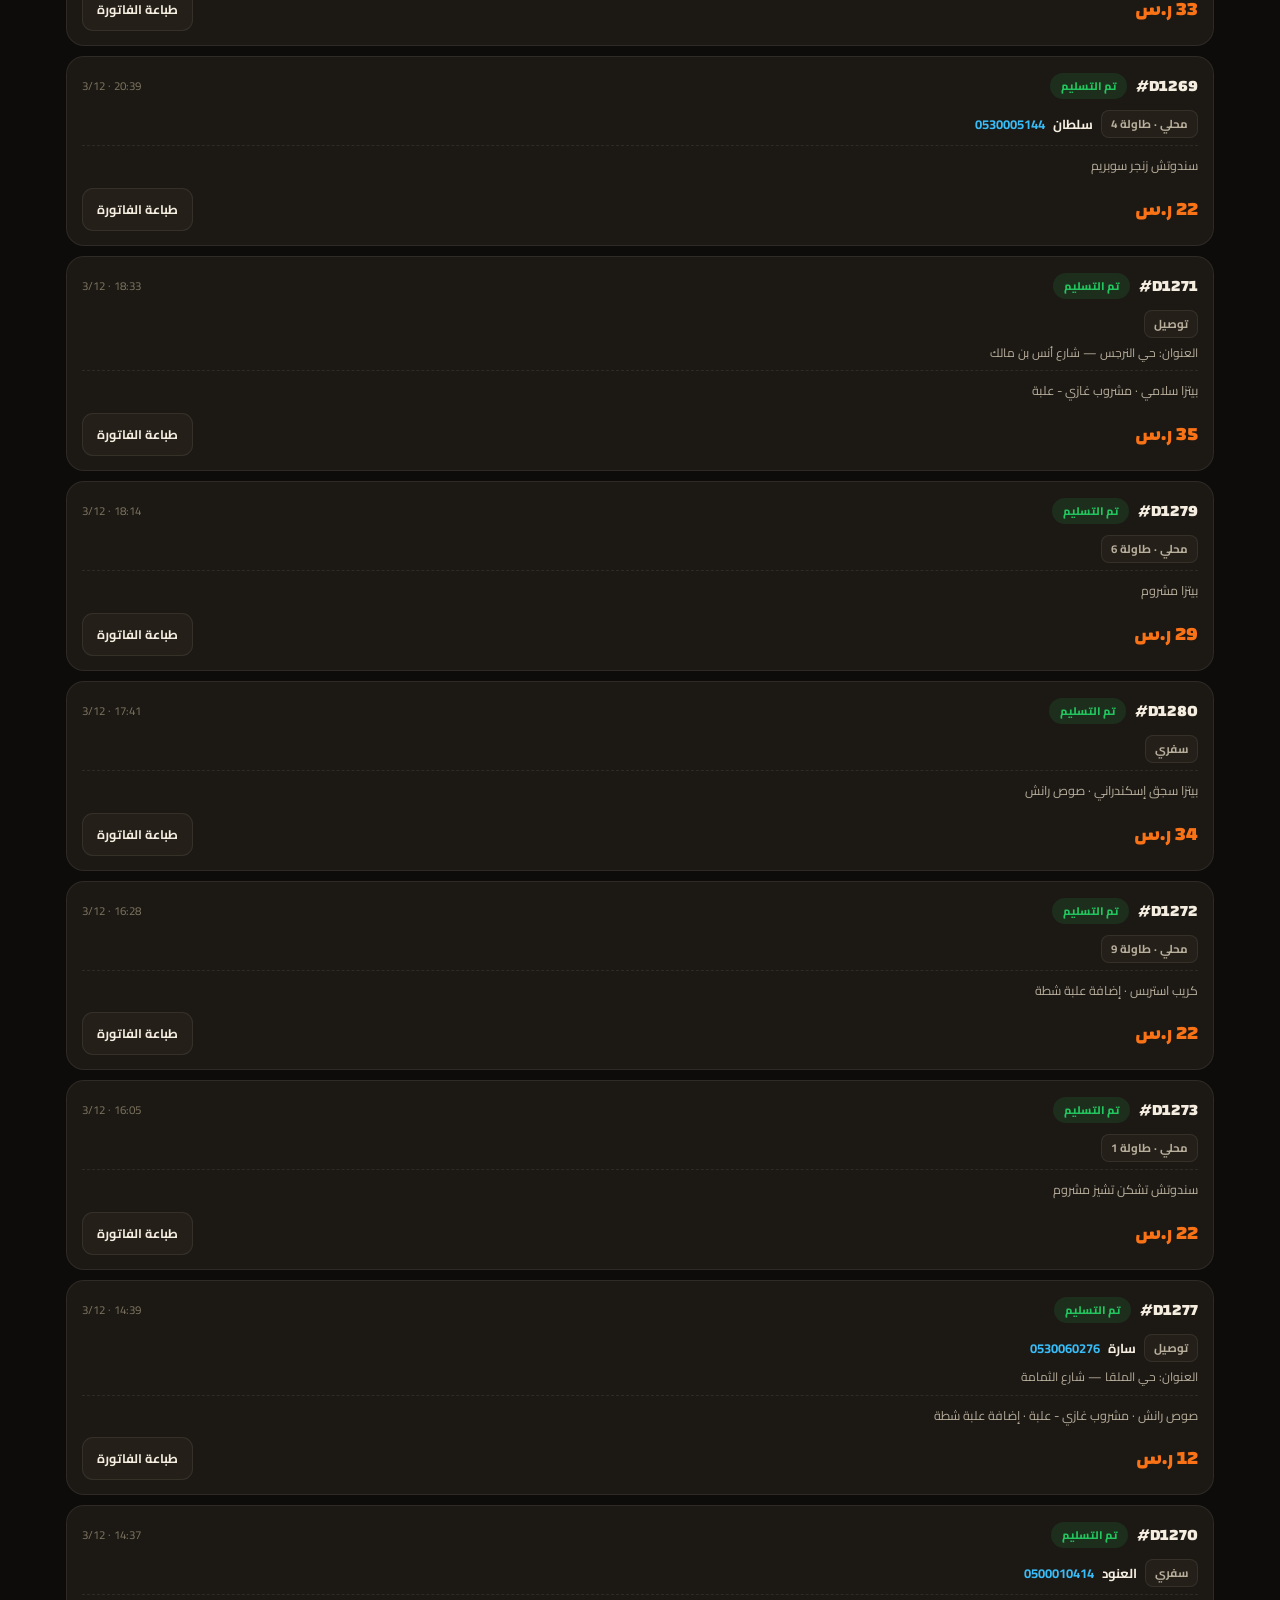
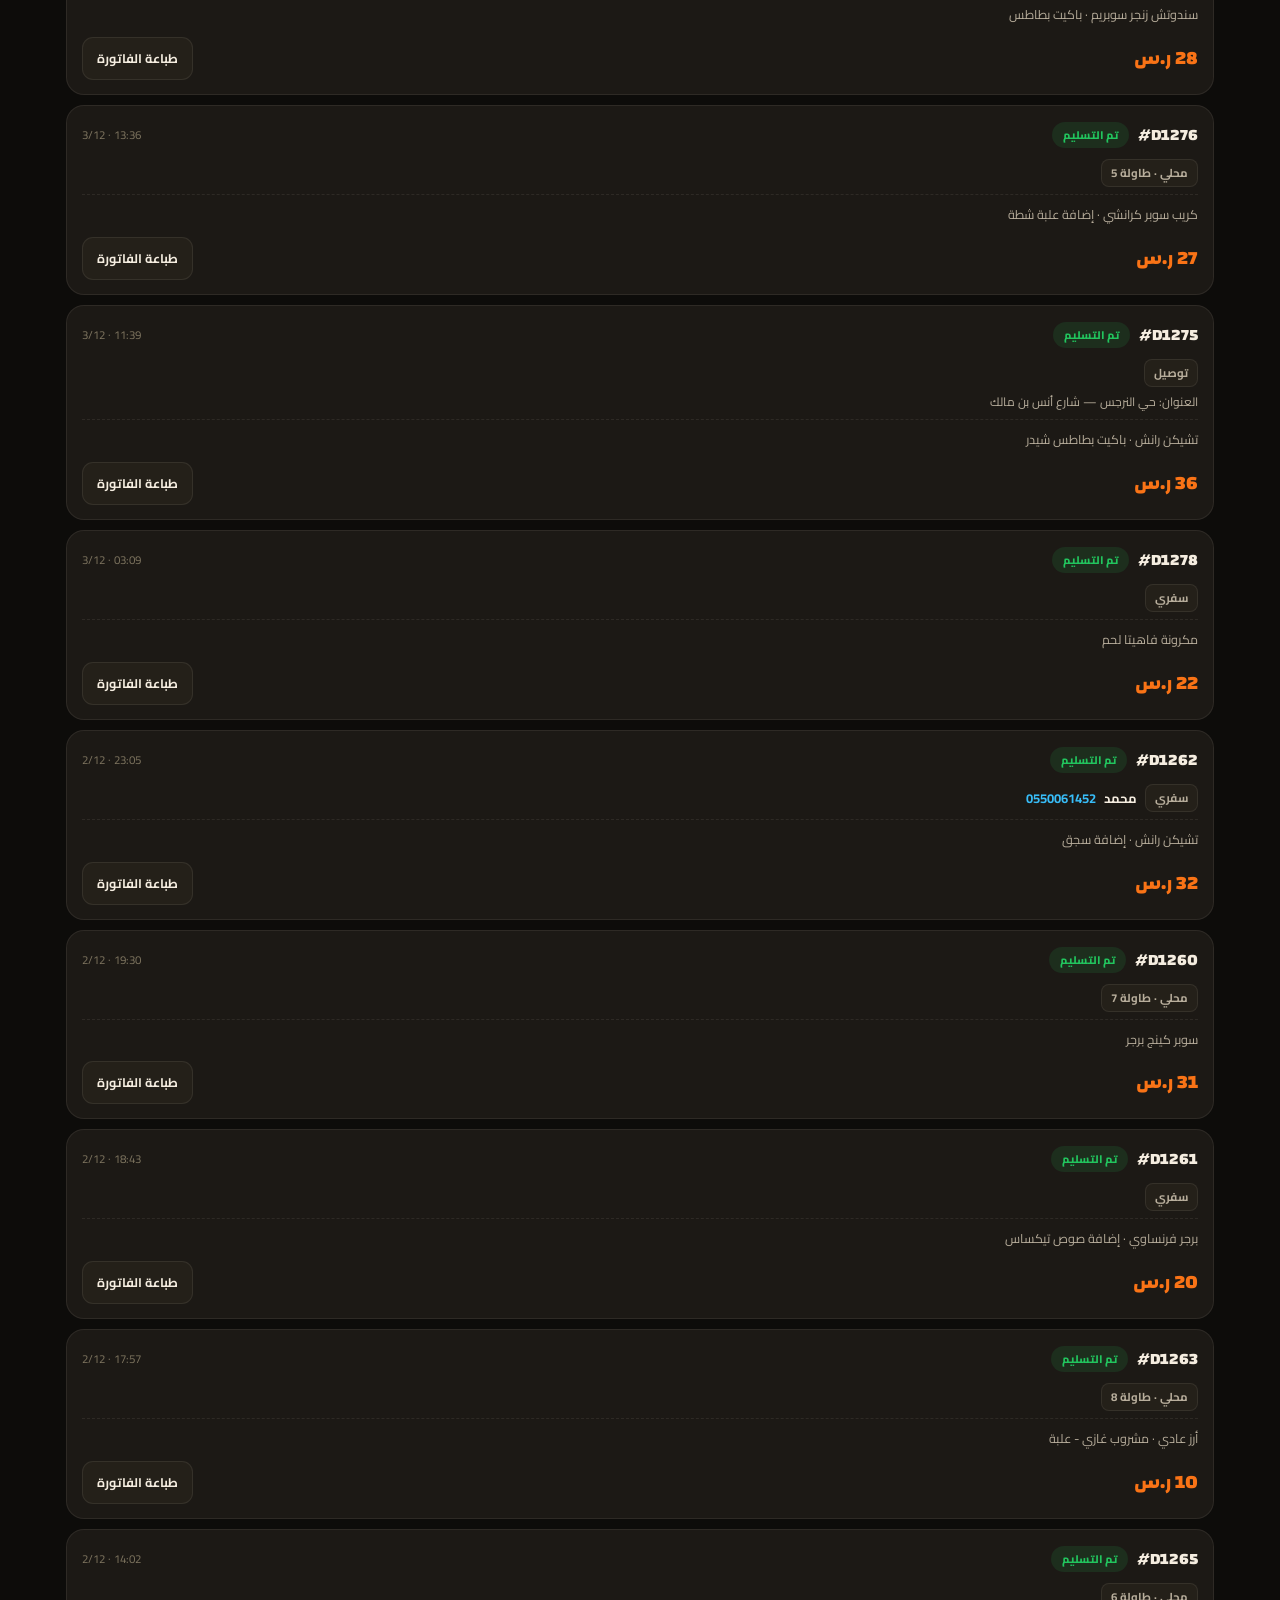
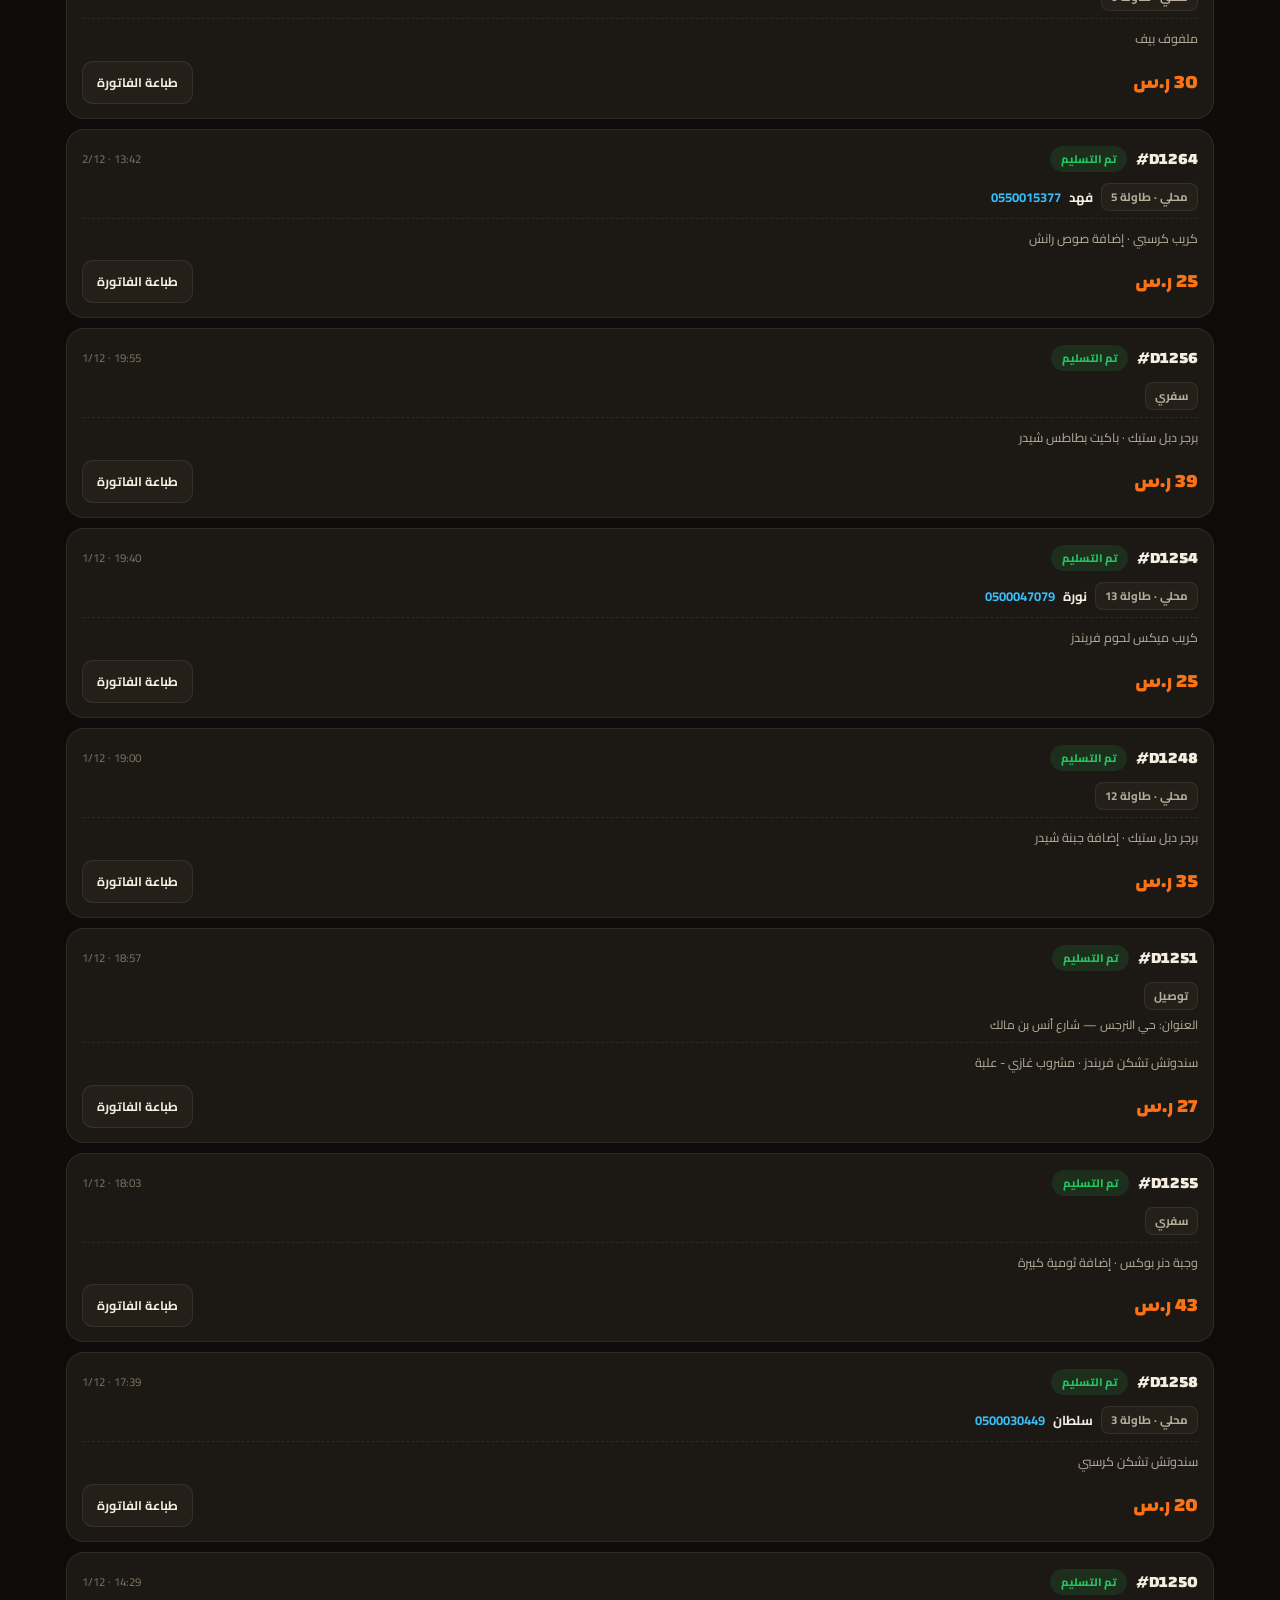
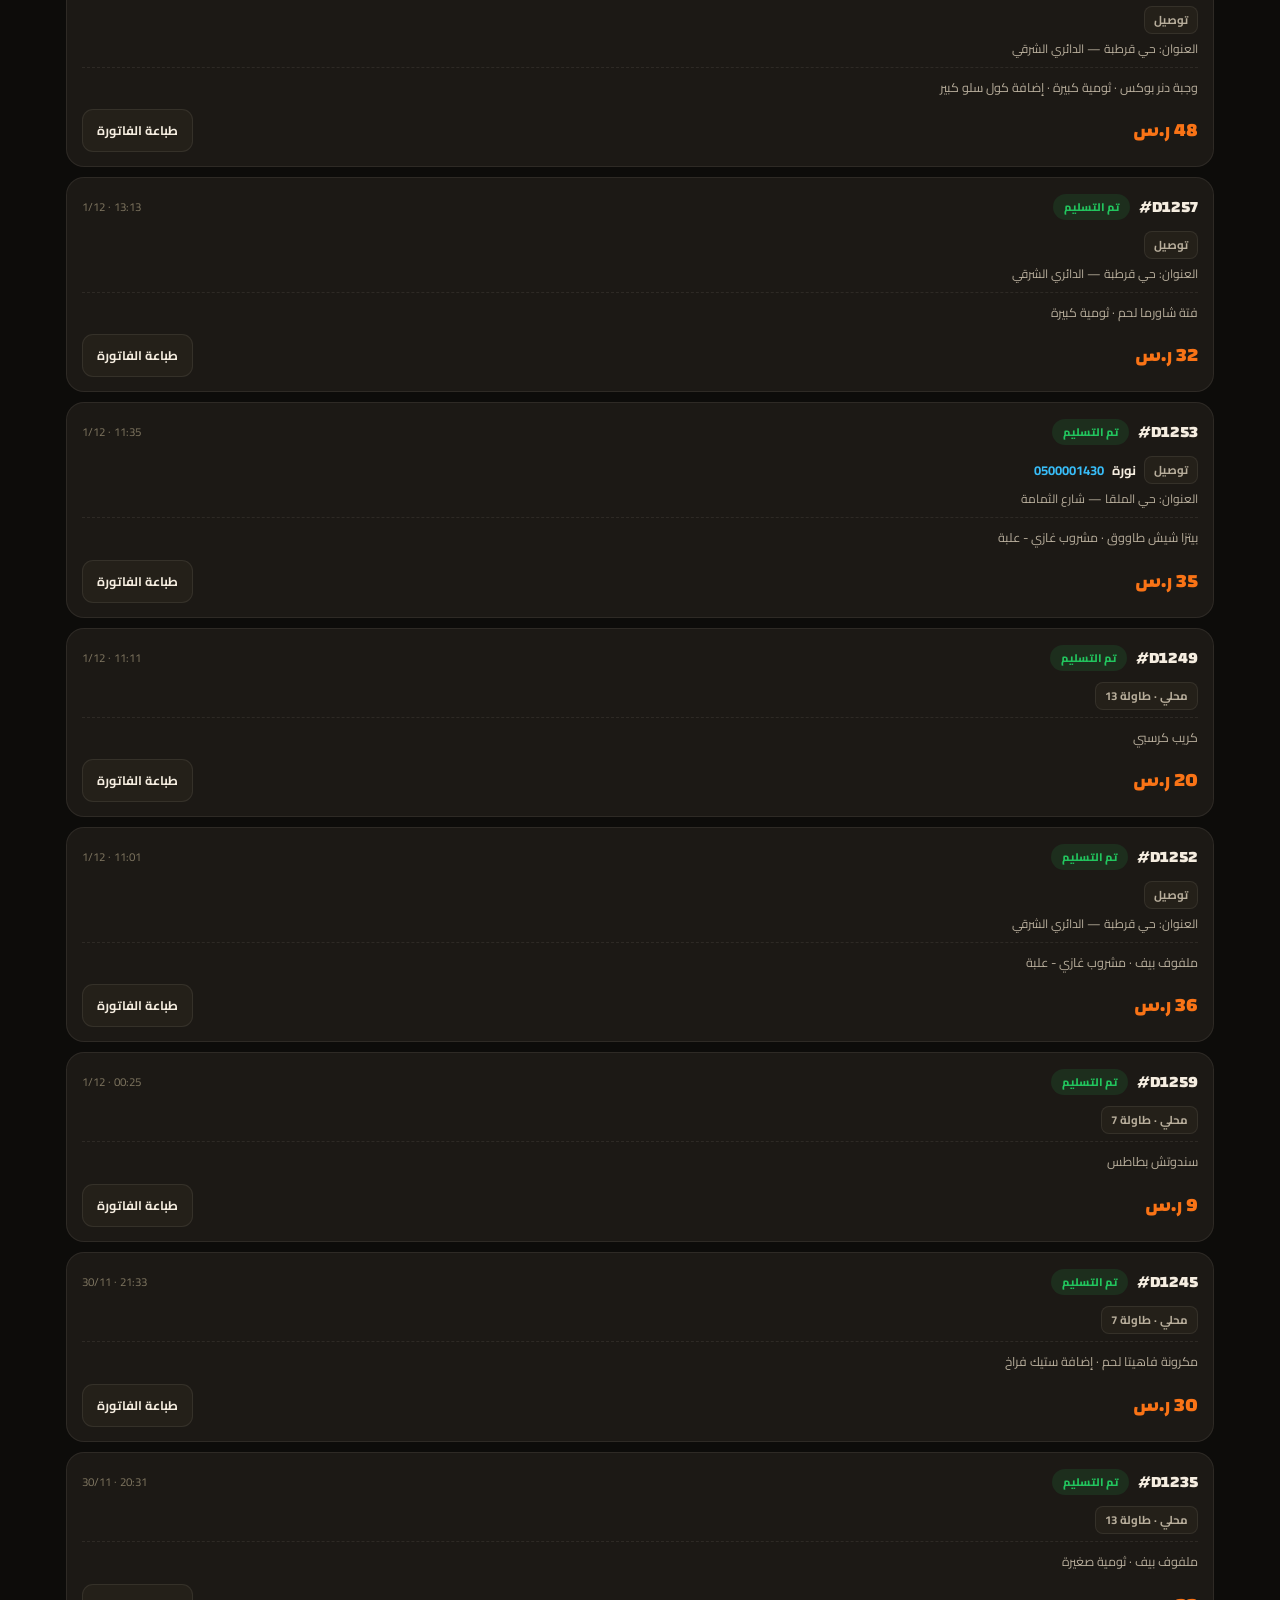
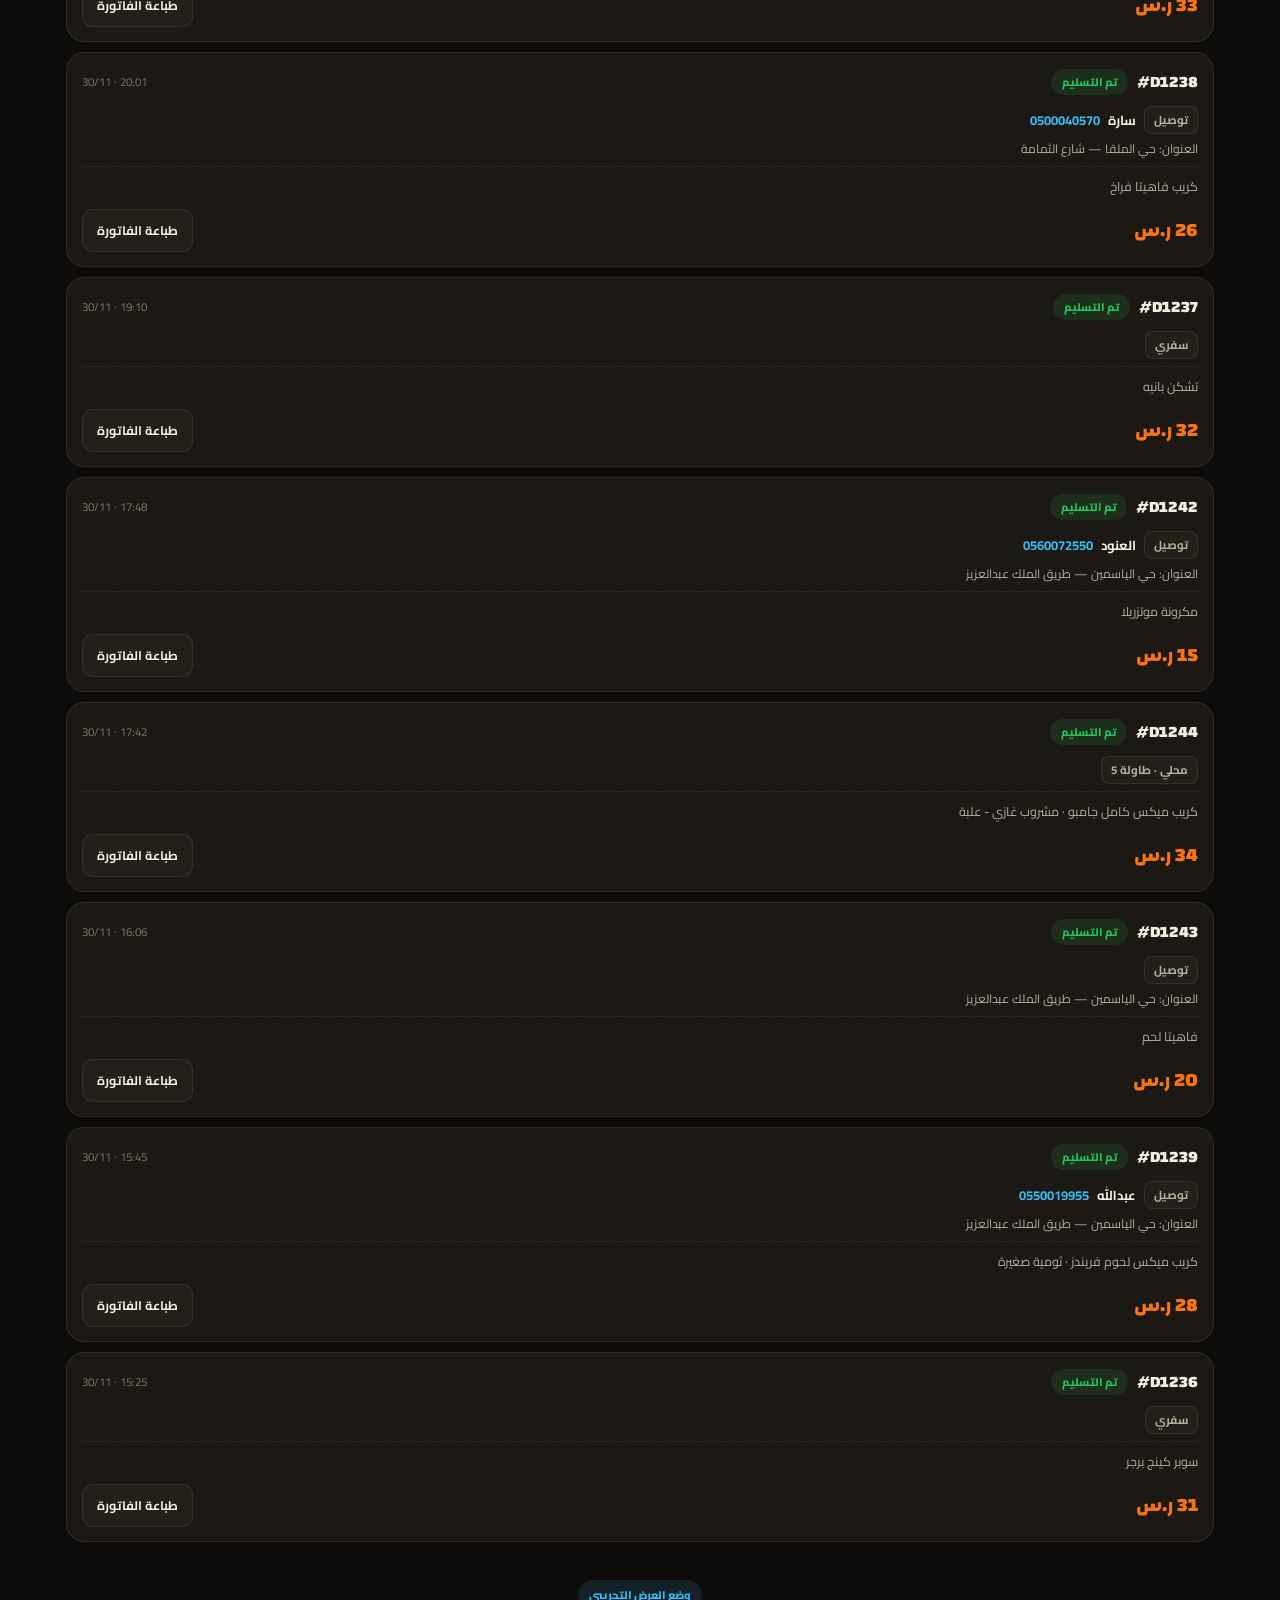
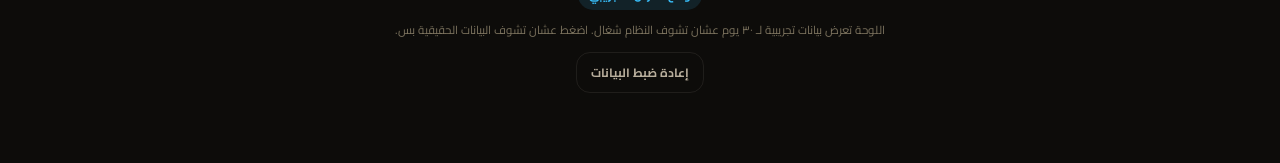
==== commit 0a1b64e1: "حماية من الطلبات الوهمية + دفع بـSTC Pay وتحويل بنكي الولاء: الختم صار يُحسب لما الإدارة تعلّم الطلب" ====
--- a/owner.html
+++ b/owner.html
@@ -62,9 +62,8 @@
   </div>
 
   <div class="hero-num" style="margin-bottom:12px">
-    <div class="lb">الإيراد الإضافي اللي حققه النظام في هذي الفترة</div>
+    <div class="lb">إجمالي مبيعات الاقتراحات مع الطلب</div>
     <div class="v"><span id="hAdd" class="mono">0</span> <small style="font-size:.4em">ر.س</small></div>
-    <div class="d">من الاقتراحات والإضافات اللي عرضها المنيو على العميل — شي المنيو الورقي ما يسويه</div>
   </div>
 
   <div class="grid g4" style="margin-bottom:12px">
@@ -167,6 +166,49 @@
       </div>
     </div>
   </div>
+  <!-- ===== الحماية ===== -->
+  <div class="grid g2" style="margin-bottom:12px" id="secBox">
+    <div class="card">
+      <h3>حرق كود الهدية</h3>
+      <div class="sub">العميل يوريك كود من جواله — اكتبه هنا. الكود يُصرف مرة وحدة بس وما يتكرر</div>
+      <div class="rwrow">
+        <input class="searchbox" id="rwCode" placeholder="FR-XXXX" style="text-transform:uppercase;direction:ltr;text-align:center;margin:0">
+        <button class="btn btn-g" onclick="Own.redeem()">اصرف الهدية</button>
+      </div>
+      <div class="rwout" id="rwOut"></div>
+
+      <h3 style="margin-top:18px">كروت الولاء</h3>
+      <div class="sub">الختم يُحسب لما تعلّم الطلب «تم التسليم» — مو لما العميل يرسل</div>
+      <div id="loyCards" style="max-height:260px;overflow-y:auto"></div>
+    </div>
+
+    <div class="card">
+      <h3>الحماية من الطلبات الوهمية</h3>
+      <div class="sub">أقفلها بس وقت ما تعرض النظام على أحد — ورجّعها بعدها</div>
+      <div class="ctlrow">
+        <div class="nm"><b id="secState">الحماية شغّالة</b></div>
+        <div class="sw on" id="secSw" onclick="Own.tglSecurity()"><i></i></div>
+      </div>
+      <div id="secRules"></div>
+
+      <h3 style="margin-top:18px">الأرقام المحظورة</h3>
+      <div class="sub">احظر أي رقم من كرت الطلب — ما راح يقدر يرسل مرة ثانية</div>
+      <div id="blockList" style="max-height:200px;overflow-y:auto"></div>
+    </div>
+  </div>
+
+  <div class="card no-print" style="margin-bottom:12px">
+    <h3>أرقام التحويل اللي تظهر للعميل</h3>
+    <div class="sub">القاعدة الذهبية: أكّد الدفع من <b>إشعار محفظتك انت</b> — لقطة شاشة العميل ممكن تكون مزوّرة</div>
+    <div id="payInfo"></div>
+  </div>
+
+  <div class="card no-print" style="margin-bottom:12px">
+    <h3>QR لكل طاولة</h3>
+    <div class="sub">اطبع لكل طاولة الكود حقها — العميل ساعتها ما يختار رقم الطاولة بيده، يُقرأ من الكود</div>
+    <div id="tblLinks" style="max-height:300px;overflow-y:auto"></div>
+  </div>
+
   <div class="card no-print">
     <h3>الروابط</h3>
     <div class="sub">رابط العميل ينحط على الطاولة كـ QR — واللوحة هذي لك أنت بس</div>
@@ -242,6 +284,7 @@
 </div>
 
 <!-- ============ الريسيت (للطباعة بس) ============ -->
+<div class="otoast" id="otoast"></div>
 <div id="printArea"></div>
 
 <script src="data/menu.js?v=5"></script>
--- a/assets/owner.css
+++ b/assets/owner.css
@@ -49,6 +49,21 @@
 .stchip.st-prep{background:var(--blue-soft);color:var(--blue)}
 .stchip.st-done{background:var(--green-soft);color:var(--green)}
 .stchip.st-cancel{background:rgba(120,120,120,.15);color:var(--txt3)}
+.stchip.st-confirm{background:rgba(234,179,8,.16);color:#eab308}
+.ordcard.is-confirm{border-color:#eab308;box-shadow:0 0 0 1px #eab308}
+.stchip.st-pay{background:rgba(59,130,246,.16);color:#3b82f6}
+.ordcard.is-pay{border-color:#3b82f6;box-shadow:0 0 0 1px #3b82f6}
+.oc-pay{margin-top:8px;border-radius:10px;padding:9px 11px;font-size:12.5px;
+  border:1px dashed rgba(59,130,246,.5);background:rgba(59,130,246,.08)}
+.oc-pay.ok{border-color:rgba(34,197,94,.45);background:rgba(34,197,94,.08)}
+.oc-pay .pline{display:flex;align-items:center;gap:8px;padding:2px 0}
+.oc-pay .pline span{color:var(--txt3);font-size:11.5px;min-width:74px;flex:none}
+.oc-pay .pline b{font-weight:800;direction:ltr;color:var(--txt);word-break:break-all}
+.oc-pay .pline b.ref{font-size:16px;color:#3b82f6;letter-spacing:1px}
+.oc-pay .pwarn{margin-top:6px;font-size:11.5px;color:#eab308;line-height:1.7}
+.oc-pay .pdone{margin-top:6px;font-size:11.5px;color:var(--green);font-weight:700}
+.oc-warn{margin-top:8px;font-size:12px;font-weight:700;color:#eab308;background:rgba(234,179,8,.10);
+  border:1px dashed rgba(234,179,8,.5);border-radius:10px;padding:7px 10px;line-height:1.7}
 .oc-who{font-size:13px;font-weight:700;margin-top:9px;display:flex;align-items:center;gap:8px;flex-wrap:wrap}
 .oc-who .md{background:var(--card2);border:1px solid var(--line2);border-radius:8px;padding:2px 9px;font-size:11.5px;color:var(--txt2)}
 .oc-who a{color:var(--blue);text-decoration:none;direction:ltr;font-weight:700}
@@ -127,6 +142,19 @@
 
 .ctlrow{display:flex;align-items:center;gap:10px;padding:9px 0;border-bottom:1px solid var(--line2)}
 .ctlrow .nm{flex:1;font-size:13.5px}
+/* ===== الحماية والهدايا ===== */
+.rwrow{display:flex;gap:8px;align-items:center;margin-top:10px}
+.rwrow .searchbox{flex:1}
+.rwrow .btn{white-space:nowrap}
+.rwout{font-size:13px;font-weight:700;margin-top:10px;line-height:1.7;min-height:18px}
+.rwout.ok{color:var(--green)}
+.rwout.bad{color:var(--red)}
+.otoast{position:fixed;bottom:22px;left:50%;transform:translate(-50%,24px);z-index:99;
+  background:var(--card);border:1px solid var(--line2);color:var(--txt);border-radius:14px;
+  padding:12px 18px;font-size:13.5px;font-weight:700;max-width:88vw;text-align:center;
+  box-shadow:0 12px 40px rgba(0,0,0,.35);opacity:0;pointer-events:none;transition:all .3s}
+.otoast.show{opacity:1;transform:translate(-50%,0)}
+
 .sw{width:46px;height:26px;border-radius:99px;background:var(--line2);position:relative;cursor:pointer;flex:none;transition:background .25s}
 .sw i{position:absolute;top:3px;right:3px;width:20px;height:20px;border-radius:50%;background:var(--txt3);transition:all .25s}
 .sw.on{background:var(--orange)}
